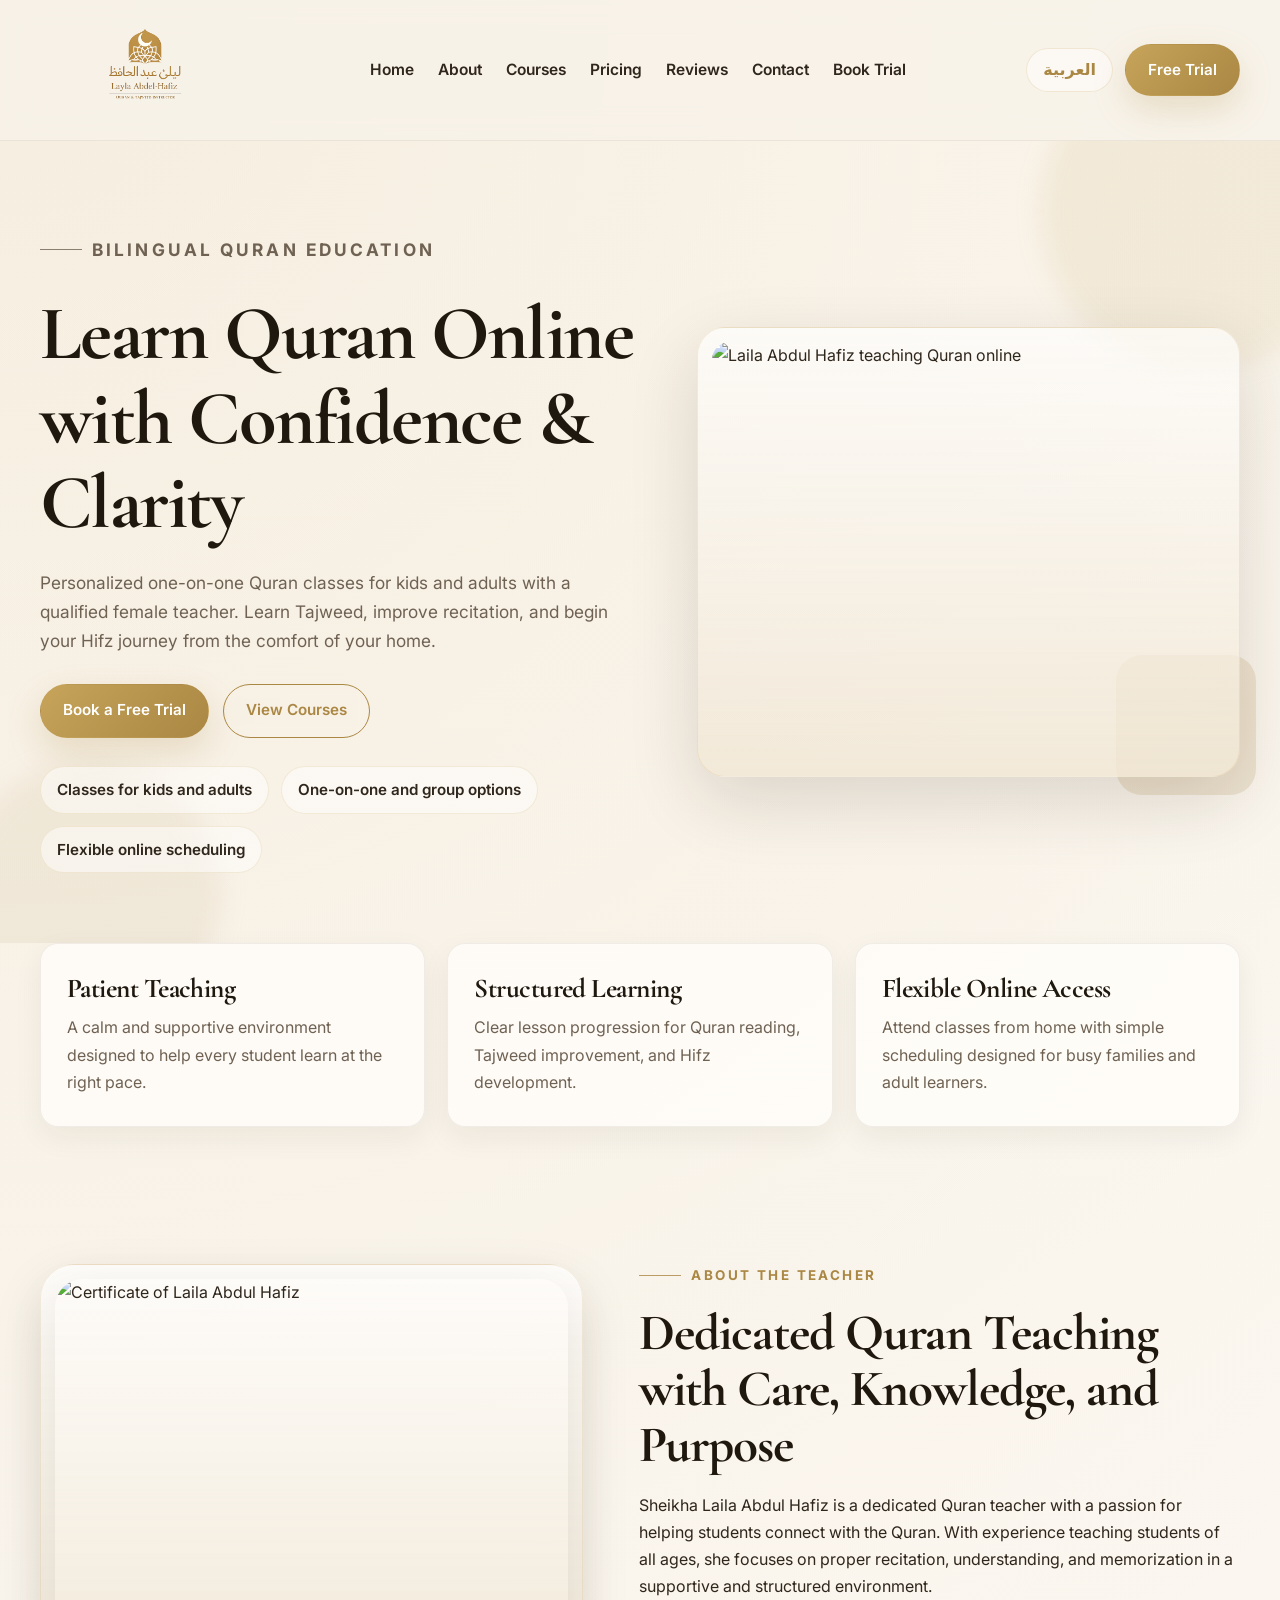
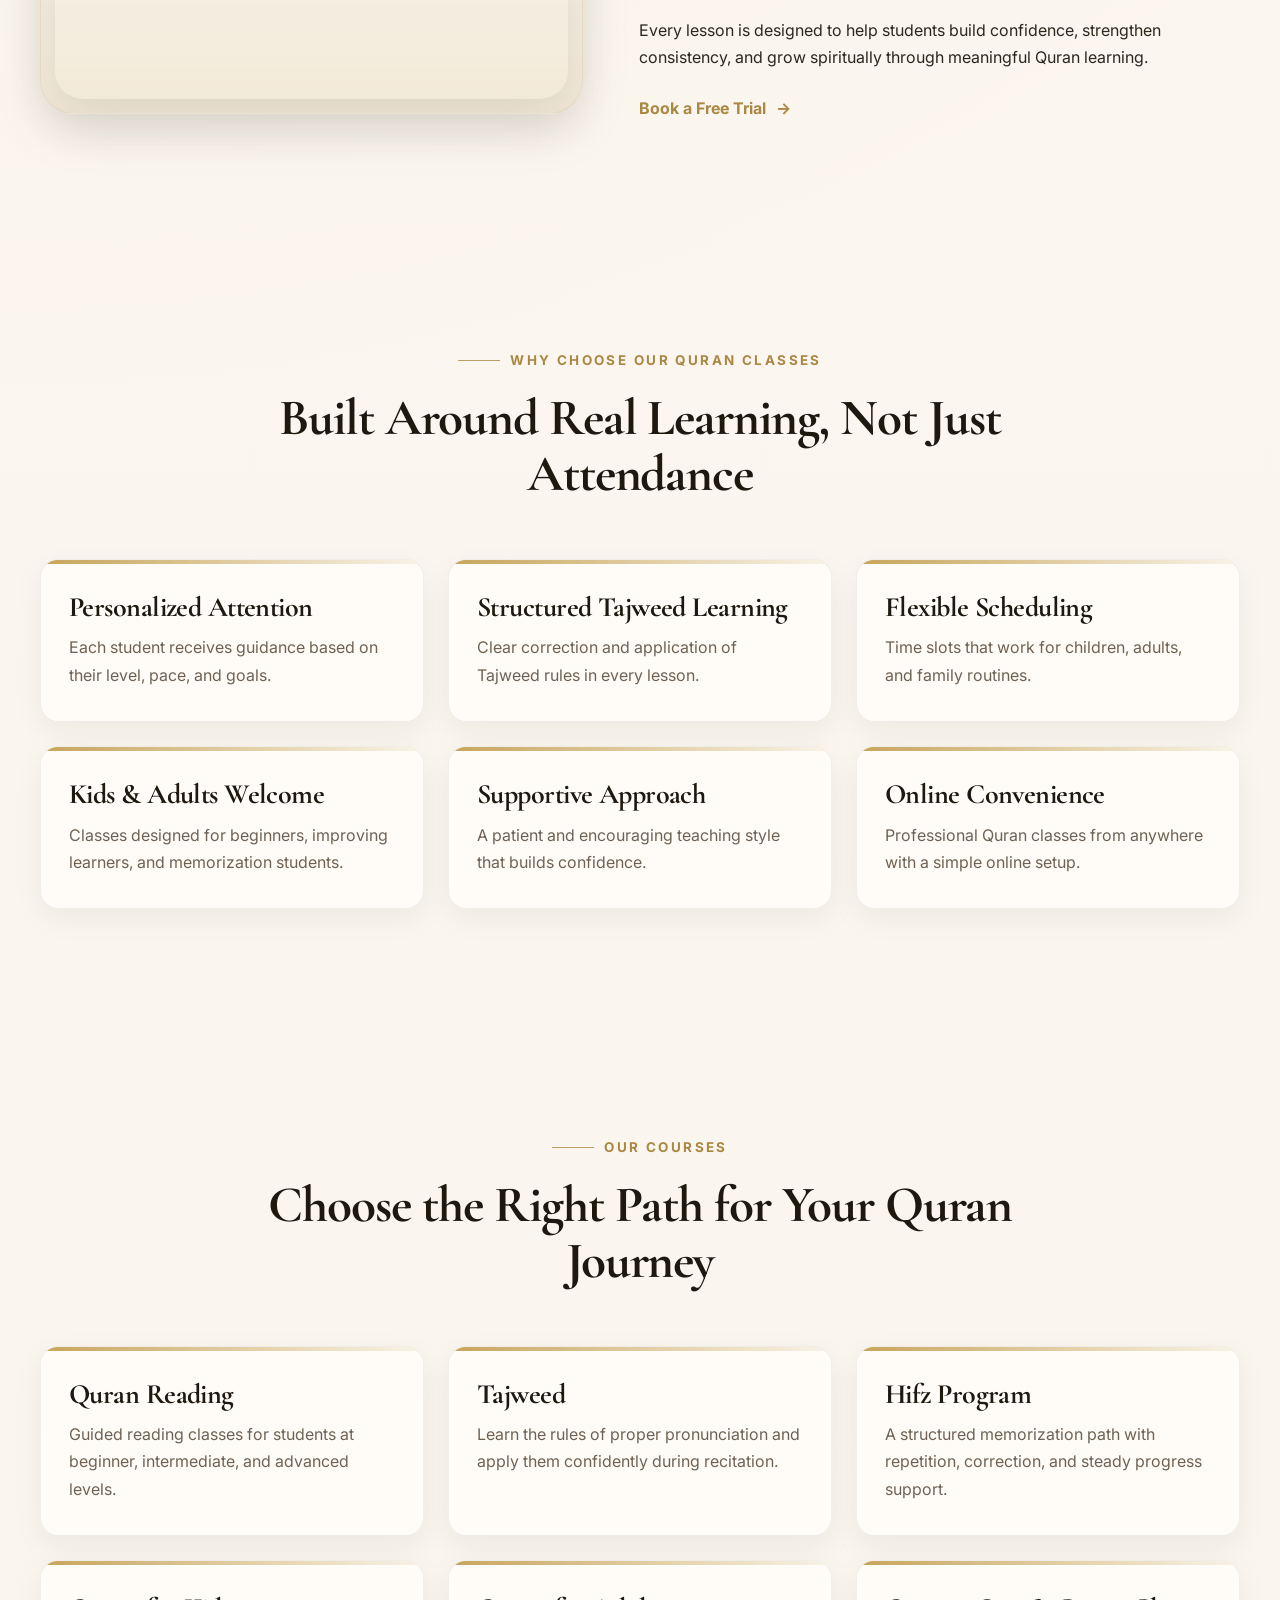
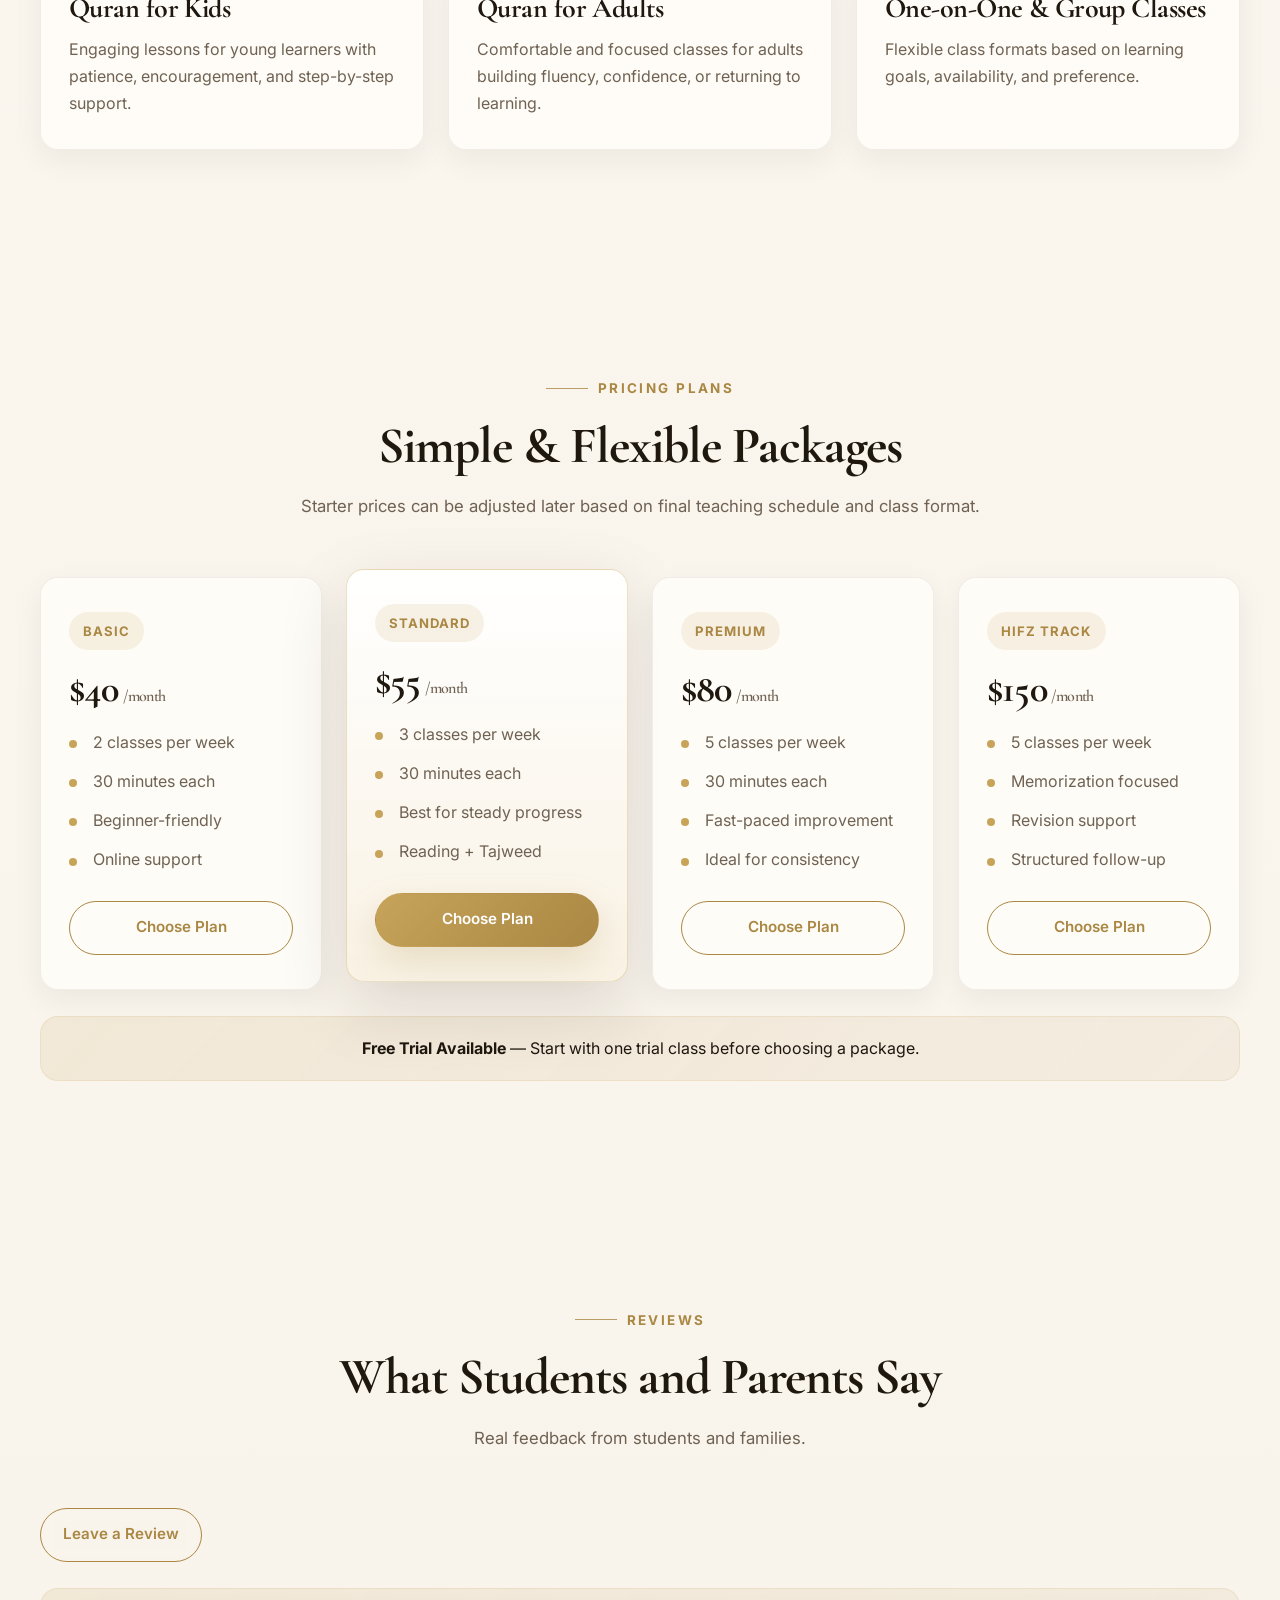
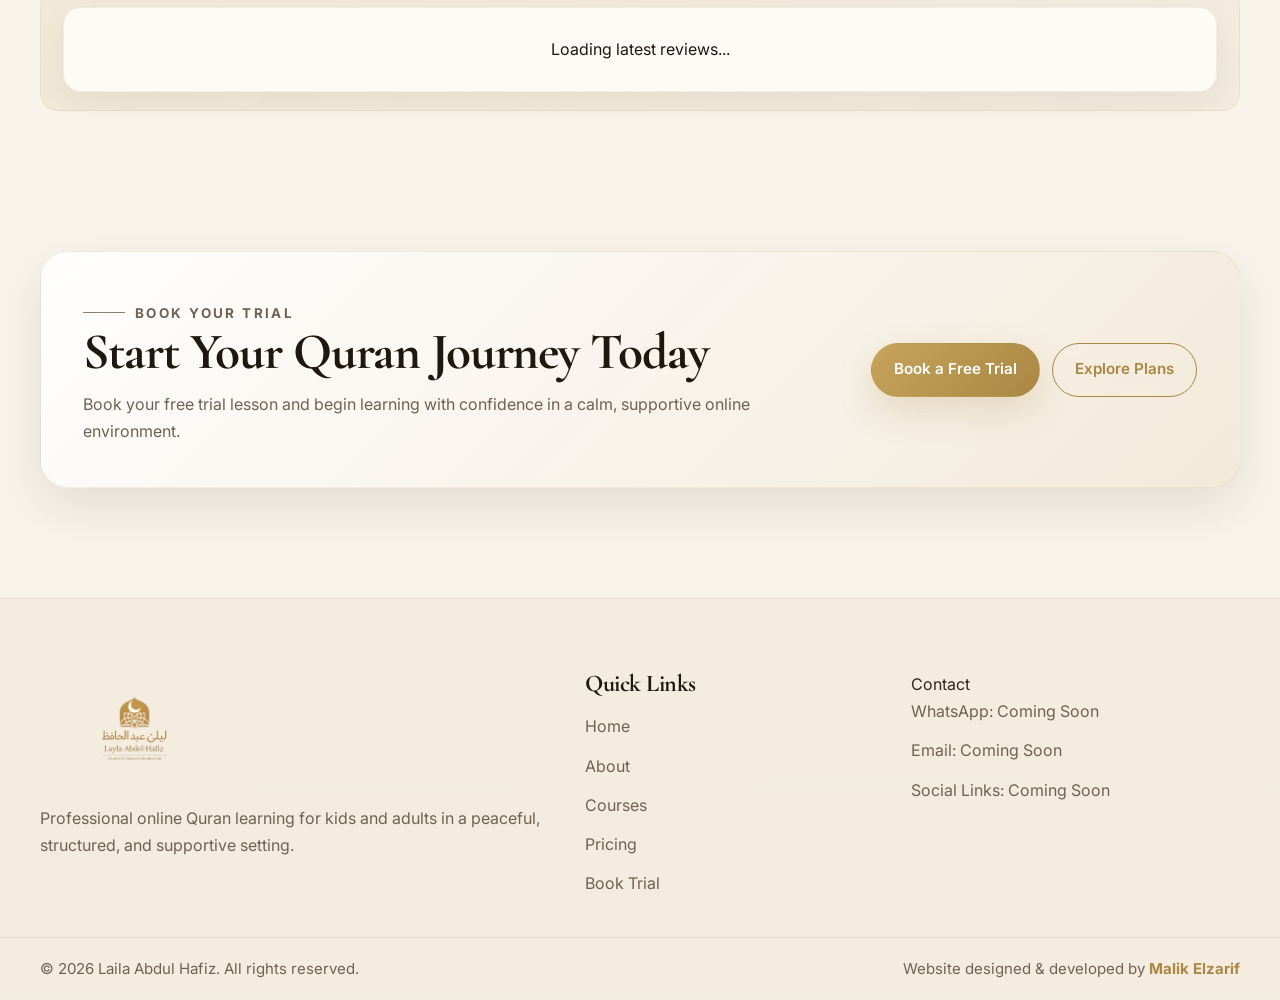
==== index.html @ ade0690b "Add files via upload" ====
<!DOCTYPE html>
<html lang="en">
<head>
  <meta charset="UTF-8" />
  <meta name="viewport" content="width=device-width, initial-scale=1.0" />
  <title>Laila Abdul Hafiz | Online Quran Teacher</title>
  <meta
    name="description"
    content="Learn Quran online with Laila Abdul Hafiz. Personalized Quran reading, Tajweed, and Hifz classes for kids and adults."
  />
  <meta
    name="keywords"
    content="Online Quran teacher, Quran classes, Tajweed, Hifz, Quran for kids, Quran for adults, female Quran teacher"
  />
  <meta name="theme-color" content="#c7a45a" />

  <meta property="og:title" content="Laila Abdul Hafiz | Online Quran Teacher" />
  <meta
    property="og:description"
    content="Personalized online Quran classes for kids and adults. Quran reading, Tajweed, and Hifz with a qualified female teacher."
  />
  <meta property="og:type" content="website" />

  <link rel="preconnect" href="https://fonts.googleapis.com" />
  <link rel="preconnect" href="https://fonts.gstatic.com" crossorigin />
  <link
    href="https://fonts.googleapis.com/css2?family=Cormorant+Garamond:wght@500;600;700&family=Inter:wght@400;500;600;700&display=swap"
    rel="stylesheet"
  />

  <link rel="stylesheet" href="css/style.css" />
</head>
<body>
  <a class="skip-link" href="#main-content">Skip to content</a>

  <header class="site-header" id="top">
    <div class="container header-inner">
      <a href="index.html" class="brand" aria-label="Laila Abdul Hafiz home">
        <img
          src="assets/images/logo-main.png"
          alt="Laila Abdul Hafiz logo"
          class="site-logo"
        />
      </a>

      <nav class="main-nav" aria-label="Primary navigation">
        <a href="#home">Home</a>
        <a href="#about">About</a>
        <a href="#courses">Courses</a>
        <a href="#pricing">Pricing</a>
        <a href="#Reviews">Reviews</a>
        <a href="#contact">Contact</a>
        <a href="booking.html">Book Trial</a>
      </nav>

      <div class="header-actions">
        <a class="lang-switch" href="index-ar.html" aria-label="Switch to Arabic">
          العربية
        </a>
        <a class="btn btn-sm btn-primary" href="booking.html">Free Trial</a>
      </div>

      <button
        class="menu-toggle"
        type="button"
        aria-expanded="false"
        aria-controls="mobile-menu"
        aria-label="Open menu"
      >
        <span></span>
        <span></span>
        <span></span>
      </button>
    </div>

    <div class="mobile-menu" id="mobile-menu">
      <nav class="mobile-nav" aria-label="Mobile navigation">
        <a href="#home">Home</a>
        <a href="#about">About</a>
        <a href="#courses">Courses</a>
        <a href="#pricing">Pricing</a>
        <a href="#Reviews">Reviews</a>
        <a href="#contact">Contact</a>
        <a href="booking.html">Book Trial</a>
        <a href="index-ar.html">العربية</a>
      </nav>
    </div>
  </header>

  <main id="main-content">
    <section class="hero-section" id="home">
      <div class="container hero-grid">
        <div class="hero-content">
          <p class="eyebrow">Bilingual Quran Education</p>
          <h1>Learn Quran Online with Confidence &amp; Clarity</h1>
          <p class="hero-text">
            Personalized one-on-one Quran classes for kids and adults with a qualified
            female teacher. Learn Tajweed, improve recitation, and begin your Hifz
            journey from the comfort of your home.
          </p>

          <div class="hero-actions">
            <a class="btn btn-primary" href="booking.html">Book a Free Trial</a>
            <a class="btn btn-secondary" href="#courses">View Courses</a>
          </div>

          <ul class="hero-points" aria-label="Highlights">
            <li>Classes for kids and adults</li>
            <li>One-on-one and group options</li>
            <li>Flexible online scheduling</li>
          </ul>
        </div>

        <div class="hero-media">
          <div class="hero-image-card">
            <img
              src="assets/images/hero-teacher.jpg"
              alt="Laila Abdul Hafiz teaching Quran online"
            />
          </div>
        </div>
      </div>
    </section>

    <section class="trust-section">
      <div class="container trust-grid">
        <article class="trust-card">
          <h2>Patient Teaching</h2>
          <p>
            A calm and supportive environment designed to help every student learn at
            the right pace.
          </p>
        </article>

        <article class="trust-card">
          <h2>Structured Learning</h2>
          <p>
            Clear lesson progression for Quran reading, Tajweed improvement, and Hifz
            development.
          </p>
        </article>

        <article class="trust-card">
          <h2>Flexible Online Access</h2>
          <p>
            Attend classes from home with simple scheduling designed for busy families
            and adult learners.
          </p>
        </article>
      </div>
    </section>

    <section class="section about-preview" id="about">
      <div class="container split-layout">
        <div class="section-media">
          <div class="image-frame">
            <img
              src="assets/images/certificate.jpg"
              alt="Certificate of Laila Abdul Hafiz"
            />
          </div>
        </div>

        <div class="section-content">
          <p class="eyebrow">About the Teacher</p>
          <h2>Dedicated Quran Teaching with Care, Knowledge, and Purpose</h2>
          <p>
            Sheikha Laila Abdul Hafiz is a dedicated Quran teacher with a passion for
            helping students connect with the Quran. With experience teaching students
            of all ages, she focuses on proper recitation, understanding, and
            memorization in a supportive and structured environment.
          </p>
          <p>
            Every lesson is designed to help students build confidence, strengthen
            consistency, and grow spiritually through meaningful Quran learning.
          </p>

          <a class="text-link" href="booking.html">Book a Free Trial</a>
        </div>
      </div>
    </section>

    <section class="section features-section">
      <div class="container">
        <div class="section-heading center">
          <p class="eyebrow">Why Choose Our Quran Classes</p>
          <h2>Built Around Real Learning, Not Just Attendance</h2>
        </div>

        <div class="feature-grid">
          <article class="feature-card">
            <h3>Personalized Attention</h3>
            <p>Each student receives guidance based on their level, pace, and goals.</p>
          </article>

          <article class="feature-card">
            <h3>Structured Tajweed Learning</h3>
            <p>Clear correction and application of Tajweed rules in every lesson.</p>
          </article>

          <article class="feature-card">
            <h3>Flexible Scheduling</h3>
            <p>Time slots that work for children, adults, and family routines.</p>
          </article>

          <article class="feature-card">
            <h3>Kids &amp; Adults Welcome</h3>
            <p>Classes designed for beginners, improving learners, and memorization students.</p>
          </article>

          <article class="feature-card">
            <h3>Supportive Approach</h3>
            <p>A patient and encouraging teaching style that builds confidence.</p>
          </article>

          <article class="feature-card">
            <h3>Online Convenience</h3>
            <p>Professional Quran classes from anywhere with a simple online setup.</p>
          </article>
        </div>
      </div>
    </section>

    <section class="section courses-section" id="courses">
      <div class="container">
        <div class="section-heading center">
          <p class="eyebrow">Our Courses</p>
          <h2>Choose the Right Path for Your Quran Journey</h2>
        </div>

        <div class="course-grid">
          <article class="course-card">
            <h3>Quran Reading</h3>
            <p>
              Guided reading classes for students at beginner, intermediate, and
              advanced levels.
            </p>
          </article>

          <article class="course-card">
            <h3>Tajweed</h3>
            <p>
              Learn the rules of proper pronunciation and apply them confidently during
              recitation.
            </p>
          </article>

          <article class="course-card">
            <h3>Hifz Program</h3>
            <p>
              A structured memorization path with repetition, correction, and steady
              progress support.
            </p>
          </article>

          <article class="course-card">
            <h3>Quran for Kids</h3>
            <p>
              Engaging lessons for young learners with patience, encouragement, and
              step-by-step support.
            </p>
          </article>

          <article class="course-card">
            <h3>Quran for Adults</h3>
            <p>
              Comfortable and focused classes for adults building fluency, confidence,
              or returning to learning.
            </p>
          </article>

          <article class="course-card">
            <h3>One-on-One &amp; Group Classes</h3>
            <p>
              Flexible class formats based on learning goals, availability, and
              preference.
            </p>
          </article>
        </div>
      </div>
    </section>

    <section class="section pricing-section" id="pricing">
      <div class="container">
        <div class="section-heading center">
          <p class="eyebrow">Pricing Plans</p>
          <h2>Simple &amp; Flexible Packages</h2>
          <p class="section-intro">
            Starter prices can be adjusted later based on final teaching schedule and class format.
          </p>
        </div>

        <div class="pricing-grid">
          <article class="pricing-card">
            <span class="plan-label">Basic</span>
            <h3>$40<span>/month</span></h3>
            <ul>
              <li>2 classes per week</li>
              <li>30 minutes each</li>
              <li>Beginner-friendly</li>
              <li>Online support</li>
            </ul>
            <a class="btn btn-secondary" href="booking.html">Choose Plan</a>
          </article>

          <article class="pricing-card featured">
            <span class="plan-label">Standard</span>
            <h3>$55<span>/month</span></h3>
            <ul>
              <li>3 classes per week</li>
              <li>30 minutes each</li>
              <li>Best for steady progress</li>
              <li>Reading + Tajweed</li>
            </ul>
            <a class="btn btn-primary" href="booking.html">Choose Plan</a>
          </article>

          <article class="pricing-card">
            <span class="plan-label">Premium</span>
            <h3>$80<span>/month</span></h3>
            <ul>
              <li>5 classes per week</li>
              <li>30 minutes each</li>
              <li>Fast-paced improvement</li>
              <li>Ideal for consistency</li>
            </ul>
            <a class="btn btn-secondary" href="booking.html">Choose Plan</a>
          </article>

          <article class="pricing-card">
            <span class="plan-label">Hifz Track</span>
            <h3>$150<span>/month</span></h3>
            <ul>
              <li>5 classes per week</li>
              <li>Memorization focused</li>
              <li>Revision support</li>
              <li>Structured follow-up</li>
            </ul>
            <a class="btn btn-secondary" href="booking.html">Choose Plan</a>
          </article>
        </div>

        <div class="trial-banner">
          <p><strong>Free Trial Available</strong> — Start with one trial class before choosing a package.</p>
        </div>
      </div>
    </section>


       <section class="section Reviews-section" id="Reviews">
  <div class="container">
    <div class="section-heading center">
      <p class="eyebrow">Reviews</p>
      <h2>What Students and Parents Say</h2>
      <p class="section-intro">
        Real feedback from students and families.
      </p>
    </div>

<a class="btn btn-secondary" href="https://forms.gle/4wKBaGXrAWWcp9ro9" target="_blank" rel="noopener noreferrer">
  Leave a Review
</a>
<div class="trial-banner">

<div class=

    <div class="reviews-grid" id="reviews-list-en">
      <article class="review-card loading-review">
        <p class="review-text">Loading latest reviews...</p>
      </article>
    </div>
  </div>
</section>

    <section class="section cta-section">
      <div class="container cta-box">
        <div>
          <p class="eyebrow">Book Your Trial</p>
          <h2>Start Your Quran Journey Today</h2>
          <p>
            Book your free trial lesson and begin learning with confidence in a calm,
            supportive online environment.
          </p>
        </div>

        <div class="cta-actions">
          <a class="btn btn-primary" href="booking.html">Book a Free Trial</a>
          <a class="btn btn-secondary" href="#pricing">Explore Plans</a>
        </div>
      </div>
    </section>
  </main>

  <footer class="site-footer" id="contact">
    <div class="container footer-grid">
      <div class="footer-brand">
        <a href="index.html" class="brand footer-brand-link">
          <img
            src="assets/images/logo-main.png"
            alt="Laila Abdul Hafiz logo"
            class="site-logo footer-logo"
          />
        </a>
        <p>
          Professional online Quran learning for kids and adults in a peaceful,
          structured, and supportive setting.
        </p>
      </div>

      <div class="footer-links">
        <h3>Quick Links</h3>
        <ul>
          <li><a href="#home">Home</a></li>
          <li><a href="#about">About</a></li>
          <li><a href="#courses">Courses</a></li>
          <li><a href="#pricing">Pricing</a></li>
          <li><a href="booking.html">Book Trial</a></li>
        </ul>
      </div>

      <div class="footer-contact"
        <h3>Contact</h3>
        <ul>
          <li>WhatsApp: Coming Soon</li>
          <li>Email: Coming Soon</li>
          <li>Social Links: Coming Soon</li>
        </ul>
      </div>
    </div>

    <div class="footer-bottom">
      <div class="container footer-bottom-inner">
        <p>&copy; 2026 Laila Abdul Hafiz. All rights reserved.</p>
        <p>
          Website designed &amp; developed by
          <a href="https://malikelzarif.com" target="_blank" rel="noopener noreferrer">
            Malik Elzarif
          </a>
        </p>
      </div>
    </div>
  </footer>

  <script src="js/script.js"></script>
</body>
</html>
---- css/style.css ----
/* =========================
   LAILA ABDUL HAFIZ WEBSITE
   Global Design System
   ========================= */

:root {
  --bg: #f8f3ea;
  --bg-soft: #fdfaf4;
  --surface: #fffdf9;
  --surface-strong: #f4ece0;
  --text: #2f261c;
  --text-soft: #6f6253;
  --heading: #1f180f;
  --line: rgba(80, 58, 30, 0.12);
  --gold: #c7a45a;
  --gold-deep: #aa8743;
  --gold-soft: rgba(199, 164, 90, 0.14);
  --beige: #e8dcc7;
  --beige-deep: #d7c4a4;
  --white: #ffffff;
  --shadow-sm: 0 10px 30px rgba(40, 28, 12, 0.06);
  --shadow-md: 0 18px 50px rgba(40, 28, 12, 0.1);
  --shadow-lg: 0 24px 70px rgba(40, 28, 12, 0.14);
  --radius-sm: 12px;
  --radius-md: 18px;
  --radius-lg: 28px;
  --radius-pill: 999px;
  --container: 1200px;
  --header-height: 92px;
  --transition: 0.28s ease;
}

/* =========================
   RESET
   ========================= */

*,
*::before,
*::after {
  box-sizing: border-box;
}

html {
  scroll-behavior: smooth;
}

body {
  margin: 0;
  min-width: 320px;
  background:
    radial-gradient(circle at top left, rgba(199, 164, 90, 0.12), transparent 34%),
    linear-gradient(180deg, #fcf8f2 0%, #f8f3ea 100%);
  color: var(--text);
  font-family: "Inter", system-ui, -apple-system, BlinkMacSystemFont, "Segoe UI", sans-serif;
  font-size: 16px;
  line-height: 1.7;
  overflow-x: hidden;
}

body.rtl {
  font-family: "Cairo", "Inter", sans-serif;
  direction: rtl;
  text-align: right;
}

body.menu-open {
  overflow: hidden;
}

img {
  display: block;
  max-width: 100%;
  height: auto;
}

a {
  color: inherit;
  text-decoration: none;
  transition:
    color var(--transition),
    background-color var(--transition),
    border-color var(--transition),
    transform var(--transition),
    box-shadow var(--transition);
}

button,
input,
textarea,
select {
  font: inherit;
}

button {
  cursor: pointer;
  border: 0;
  background: transparent;
}

ul,
ol {
  margin: 0;
  padding: 0;
  list-style: none;
}

p,
h1,
h2,
h3,
h4 {
  margin-top: 0;
}

h1,
h2,
h3,
h4 {
  color: var(--heading);
  font-family: "Cormorant Garamond", Georgia, serif;
  line-height: 1.1;
  letter-spacing: -0.02em;
}

body.rtl h1,
body.rtl h2,
body.rtl h3,
body.rtl h4 {
  font-family: "Cairo", sans-serif;
  letter-spacing: 0;
}

::selection {
  background: rgba(199, 164, 90, 0.22);
}

/* =========================
   LAYOUT
   ========================= */

.container {
  width: min(100% - 2rem, var(--container));
  margin-inline: auto;
}

.section {
  padding: 110px 0;
}

.section-heading {
  max-width: 760px;
  margin-bottom: 56px;
}

.section-heading.center {
  margin-inline: auto;
  text-align: center;
}

.section-heading h2,
.section h2 {
  font-size: clamp(2.2rem, 4vw, 3.6rem);
  margin-bottom: 18px;
}

.section-intro {
  color: var(--text-soft);
  font-size: 1.05rem;
}

.eyebrow {
  display: inline-flex;
  align-items: center;
  gap: 10px;
  margin-bottom: 18px;
  color: var(--gold-deep);
  font-size: 0.84rem;
  font-weight: 700;
  letter-spacing: 0.18em;
  text-transform: uppercase;
}

body.rtl .eyebrow {
  letter-spacing: 0.05em;
}

.eyebrow::before {
  content: "";
  width: 42px;
  height: 1px;
  background: currentColor;
  opacity: 0.8;
}

body.rtl .eyebrow::before {
  order: 2;
}

.skip-link {
  position: absolute;
  top: -100px;
  left: 20px;
  z-index: 1000;
  padding: 12px 18px;
  border-radius: var(--radius-pill);
  background: var(--heading);
  color: var(--white);
}

.skip-link:focus {
  top: 20px;
}

/* =========================
   BUTTONS
   ========================= */

.btn {
  display: inline-flex;
  align-items: center;
  justify-content: center;
  min-height: 54px;
  padding: 0 24px;
  border: 1px solid transparent;
  border-radius: var(--radius-pill);
  font-weight: 600;
  text-align: center;
  box-shadow: none;
}

.btn:hover {
  transform: translateY(-2px);
}

.btn-primary {
  background: linear-gradient(135deg, var(--gold) 0%, var(--gold-deep) 100%);
  color: #fff;
  box-shadow: 0 14px 34px rgba(170, 135, 67, 0.22);
}

.btn-primary:hover {
  box-shadow: 0 18px 42px rgba(170, 135, 67, 0.3);
}

.btn-secondary {
  background: rgba(255, 255, 255, 0.65);
  color: var(--heading);
  border-color: rgba(199, 164, 90, 0.25);
  backdrop-filter: blur(6px);
}

.btn-secondary:hover {
  background: var(--white);
  border-color: rgba(199, 164, 90, 0.5);
}

.btn-sm {
  min-height: 44px;
  padding: 0 18px;
  font-size: 0.95rem;
}

.text-link {
  display: inline-flex;
  align-items: center;
  gap: 10px;
  color: var(--gold-deep);
  font-weight: 700;
}

.text-link::after {
  content: "→";
  font-size: 1rem;
}

body.rtl .text-link::after {
  content: "←";
}

/* =========================
   HEADER / LOGO
   ========================= */

.site-header {
  position: sticky;
  top: 0;
  z-index: 100;
  backdrop-filter: blur(14px);
  background: rgba(248, 243, 234, 0.78);
  border-bottom: 1px solid rgba(80, 58, 30, 0.08);
}

.header-inner {
  display: flex;
  align-items: center;
  justify-content: space-between;
  gap: 22px;
  min-height: var(--header-height);
}

.brand {
  display: inline-flex;
  align-items: center;
  flex-shrink: 0;
}

.site-logo {
  display: block;
  width: auto;
  height: 140px;
  object-fit: contain;
}

.footer-logo {
  height: 126px;
}

.main-nav {
  display: flex;
  align-items: center;
  gap: 24px;
}

.main-nav a {
  position: relative;
  color: var(--text);
  font-size: 0.97rem;
  font-weight: 600;
}

.main-nav a::after {
  content: "";
  position: absolute;
  inset-inline-start: 0;
  bottom: -8px;
  width: 0;
  height: 2px;
  border-radius: 999px;
  background: var(--gold);
  transition: width var(--transition);
}

.main-nav a:hover,
.main-nav a:focus-visible {
  color: var(--heading);
}

.main-nav a:hover::after,
.main-nav a:focus-visible::after {
  width: 100%;
}

.header-actions {
  display: flex;
  align-items: center;
  gap: 12px;
}

.lang-switch {
  display: inline-flex;
  align-items: center;
  justify-content: center;
  min-height: 44px;
  padding: 0 16px;
  border: 1px solid rgba(199, 164, 90, 0.22);
  border-radius: var(--radius-pill);
  color: var(--gold-deep);
  font-weight: 700;
  background: rgba(255, 255, 255, 0.48);
}

.lang-switch:hover {
  background: var(--white);
}

.menu-toggle {
  display: none;
  flex-direction: column;
  justify-content: center;
  gap: 5px;
  width: 48px;
  height: 48px;
  border-radius: 50%;
  border: 1px solid rgba(199, 164, 90, 0.2);
  background: rgba(255, 255, 255, 0.6);
}

.menu-toggle span {
  width: 20px;
  height: 2px;
  margin-inline: auto;
  border-radius: 999px;
  background: var(--heading);
}

.mobile-menu {
  display: none;
  border-top: 1px solid rgba(80, 58, 30, 0.08);
  background: rgba(253, 250, 244, 0.98);
}

.mobile-nav {
  display: flex;
  flex-direction: column;
  padding: 12px 1rem 20px;
}

.mobile-nav a {
  padding: 14px 6px;
  border-bottom: 1px solid rgba(80, 58, 30, 0.06);
  font-weight: 600;
  color: var(--text);
}

.mobile-menu.is-open {
  display: block;
}

/* =========================
   HERO
   ========================= */

.hero-section {
  position: relative;
  padding: 90px 0 70px;
  overflow: hidden;
}

.hero-section::before,
.hero-section::after {
  content: "";
  position: absolute;
  border-radius: 50%;
  filter: blur(12px);
  z-index: -1;
}

.hero-section::before {
  width: 320px;
  height: 320px;
  top: -90px;
  inset-inline-end: -80px;
  background: rgba(199, 164, 90, 0.12);
}

.hero-section::after {
  width: 260px;
  height: 260px;
  bottom: -80px;
  inset-inline-start: -40px;
  background: rgba(215, 196, 164, 0.22);
}

.hero-grid {
  display: grid;
  grid-template-columns: minmax(0, 1.05fr) minmax(320px, 0.95fr);
  gap: 56px;
  align-items: center;
}

.hero-content h1 {
  font-size: clamp(3rem, 6vw, 5.3rem);
  margin-bottom: 22px;
}

.hero-text,
.hero-content p {
  max-width: 650px;
  margin-bottom: 28px;
  color: var(--text-soft);
  font-size: 1.08rem;
}

.hero-actions {
  display: flex;
  flex-wrap: wrap;
  gap: 14px;
  margin-bottom: 28px;
}

.hero-points {
  display: flex;
  flex-wrap: wrap;
  gap: 12px;
}

.hero-points li {
  padding: 10px 16px;
  border: 1px solid rgba(199, 164, 90, 0.18);
  border-radius: var(--radius-pill);
  background: rgba(255, 255, 255, 0.5);
  color: var(--text);
  font-size: 0.95rem;
  font-weight: 600;
}

.hero-media {
  position: relative;
}

.hero-image-card,
.hero-media > img {
  position: relative;
  overflow: hidden;
  border-radius: var(--radius-lg);
  background: linear-gradient(180deg, rgba(255, 255, 255, 0.65), rgba(240, 230, 212, 0.8));
  box-shadow: var(--shadow-lg);
  border: 1px solid rgba(199, 164, 90, 0.18);
}

.hero-image-card {
  padding: 14px;
}

.hero-image-card img,
.hero-media > img {
  width: 100%;
  min-height: 420px;
  object-fit: cover;
  border-radius: calc(var(--radius-lg) - 10px);
}

.hero-media::after {
  content: "";
  position: absolute;
  inset-inline-end: -16px;
  bottom: -18px;
  width: 140px;
  height: 140px;
  border-radius: 26px;
  background: linear-gradient(135deg, rgba(199, 164, 90, 0.22), rgba(215, 196, 164, 0.4));
  z-index: -1;
}

/* =========================
   TRUST / CARDS
   ========================= */

.trust-section {
  padding: 0 0 20px;
}

.trust-grid {
  display: grid;
  grid-template-columns: repeat(3, minmax(0, 1fr));
  gap: 22px;
}

.trust-card,
.feature-card,
.course-card,
.testimonial-card,
.pricing-card,
.content-card {
  position: relative;
  background: rgba(255, 253, 249, 0.84);
  border: 1px solid rgba(80, 58, 30, 0.08);
  border-radius: var(--radius-md);
  box-shadow: var(--shadow-sm);
}

.trust-card {
  padding: 30px 26px;
}

.trust-card h2 {
  font-size: 1.7rem;
  margin-bottom: 10px;
}

.trust-card p {
  margin-bottom: 0;
  color: var(--text-soft);
}

/* =========================
   SPLIT SECTION
   ========================= */

.split-layout {
  display: grid;
  grid-template-columns: minmax(300px, 0.95fr) minmax(0, 1.05fr);
  gap: 56px;
  align-items: center;
}

body.rtl .split-layout {
  grid-template-columns: minmax(0, 1.05fr) minmax(300px, 0.95fr);
}

.section-media img,
.image-frame img,
.split-layout img {
  width: 100%;
  min-height: 420px;
  object-fit: cover;
  border-radius: var(--radius-lg);
  box-shadow: var(--shadow-md);
}

.image-frame {
  position: relative;
  padding: 14px;
  border-radius: calc(var(--radius-lg) + 6px);
  background: linear-gradient(180deg, rgba(255, 255, 255, 0.72), rgba(240, 230, 212, 0.86));
  border: 1px solid rgba(199, 164, 90, 0.16);
  box-shadow: var(--shadow-md);
}

.section-content p:last-of-type {
  margin-bottom: 24px;
}

/* =========================
   FEATURES / COURSES
   ========================= */

.feature-grid,
.course-grid,
.testimonial-grid,
.pricing-grid {
  display: grid;
  gap: 24px;
}

.feature-grid {
  grid-template-columns: repeat(3, minmax(0, 1fr));
}

.course-grid {
  grid-template-columns: repeat(3, minmax(0, 1fr));
}

.testimonial-grid {
  grid-template-columns: repeat(3, minmax(0, 1fr));
}

.pricing-grid {
  grid-template-columns: repeat(4, minmax(0, 1fr));
  align-items: stretch;
}

.feature-card,
.course-card,
.testimonial-card,
.content-card {
  padding: 32px 28px;
}

.feature-card h3,
.course-card h3,
.pricing-card h3,
.content-card h3 {
  font-size: 1.75rem;
  margin-bottom: 12px;
}

.feature-card p,
.course-card p,
.testimonial-card p,
.content-card p {
  margin-bottom: 0;
  color: var(--text-soft);
}

.course-card,
.feature-card {
  overflow: hidden;
}

.course-card::before,
.feature-card::before {
  content: "";
  position: absolute;
  top: 0;
  inset-inline-start: 0;
  width: 100%;
  height: 4px;
  background: linear-gradient(90deg, var(--gold), rgba(199, 164, 90, 0.1));
}

body.rtl .course-card::before,
body.rtl .feature-card::before {
  background: linear-gradient(270deg, var(--gold), rgba(199, 164, 90, 0.1));
}

/* =========================
   PRICING
   ========================= */

.pricing-card {
  display: flex;
  flex-direction: column;
  padding: 34px 28px;
}

.pricing-card h3 {
  display: flex;
  align-items: baseline;
  gap: 4px;
  margin-bottom: 18px;
  font-size: 2.4rem;
}

.pricing-card h3 span {
  color: var(--text-soft);
  font-size: 1rem;
  font-weight: 600;
}

.plan-label {
  display: inline-flex;
  align-items: center;
  align-self: flex-start;
  margin-bottom: 18px;
  padding: 8px 14px;
  border-radius: var(--radius-pill);
  background: var(--gold-soft);
  color: var(--gold-deep);
  font-size: 0.82rem;
  font-weight: 700;
  letter-spacing: 0.08em;
  text-transform: uppercase;
}

body.rtl .plan-label {
  letter-spacing: 0.03em;
}

.pricing-card ul {
  display: grid;
  gap: 12px;
  margin-bottom: 28px;
}

.pricing-card li {
  position: relative;
  padding-inline-start: 24px;
  color: var(--text-soft);
}

body.rtl .pricing-card li {
  padding-inline-start: 0;
  padding-inline-end: 24px;
}

.pricing-card li::before {
  content: "";
  position: absolute;
  top: 0.72em;
  inset-inline-start: 0;
  width: 8px;
  height: 8px;
  border-radius: 50%;
  background: var(--gold);
}

body.rtl .pricing-card li::before {
  inset-inline-start: auto;
  inset-inline-end: 0;
}

.pricing-card .btn {
  margin-top: auto;
}

.pricing-card.featured {
  transform: translateY(-8px);
  border-color: rgba(199, 164, 90, 0.34);
  box-shadow: var(--shadow-lg);
  background: linear-gradient(180deg, rgba(255, 255, 255, 0.95), rgba(249, 242, 228, 0.98));
}

.trial-banner {
  margin-top: 26px;
  padding: 18px 22px;
  text-align: center;
  border-radius: var(--radius-md);
  background: linear-gradient(135deg, rgba(199, 164, 90, 0.14), rgba(215, 196, 164, 0.18));
  border: 1px solid rgba(199, 164, 90, 0.16);
}

.trial-banner p {
  margin: 0;
  color: var(--heading);
}

/* =========================
   TESTIMONIALS
   ========================= */

.testimonial-card {
  height: 100%;
}

.testimonial-card p {
  margin-bottom: 18px;
  font-size: 1.02rem;
}

.testimonial-card span {
  color: var(--gold-deep);
  font-weight: 700;
  font-size: 0.92rem;
}

/* =========================
   CTA
   ========================= */

.cta-section {
  padding-top: 30px;
  padding-bottom: 110px;
}

.cta-box {
  display: flex;
  align-items: center;
  justify-content: space-between;
  gap: 30px;
  padding: 42px;
  border-radius: var(--radius-lg);
  background: linear-gradient(135deg, rgba(255, 255, 255, 0.92), rgba(241, 232, 216, 0.9));
  border: 1px solid rgba(199, 164, 90, 0.18);
  box-shadow: var(--shadow-md);
}

.cta-box h2 {
  margin-bottom: 10px;
}

.cta-box p {
  margin-bottom: 0;
  color: var(--text-soft);
  max-width: 700px;
}

.cta-actions {
  display: flex;
  flex-wrap: wrap;
  gap: 12px;
  flex-shrink: 0;
}

/* =========================
   FOOTER
   ========================= */

.site-footer {
  background: linear-gradient(180deg, rgba(235, 223, 201, 0.36), rgba(222, 208, 182, 0.22));
  border-top: 1px solid rgba(80, 58, 30, 0.08);
}

.footer-grid {
  display: grid;
  grid-template-columns: 1.4fr 0.8fr 0.9fr;
  gap: 34px;
  padding: 72px 0 40px;
}

.footer-brand p,
.footer-contact li,
.footer-links a {
  color: var(--text-soft);
}

.footer-links h3,
.footer-contact h3 {
  margin-bottom: 16px;
  font-size: 1.5rem;
}

.footer-links ul,
.footer-contact ul {
  display: grid;
  gap: 12px;
}

.footer-links a:hover,
.footer-contact a:hover {
  color: var(--gold-deep);
}

.footer-bottom {
  border-top: 1px solid rgba(80, 58, 30, 0.08);
}

.footer-bottom-inner {
  display: flex;
  align-items: center;
  justify-content: space-between;
  gap: 18px;
  padding: 18px 0;
}

.footer-bottom p {
  margin: 0;
  color: var(--text-soft);
  font-size: 0.94rem;
}

.footer-bottom a {
  color: var(--gold-deep);
  font-weight: 700;
}

/* =========================
   INTERNAL PAGES / FORMS
   ========================= */

.page-hero {
  padding: 90px 0 46px;
}

.page-hero h1 {
  font-size: clamp(2.7rem, 5vw, 4.6rem);
  margin-bottom: 16px;
}

.page-hero p {
  max-width: 760px;
  color: var(--text-soft);
}

.form-grid {
  display: grid;
  grid-template-columns: repeat(2, minmax(0, 1fr));
  gap: 18px;
}

.form-group {
  display: grid;
  gap: 8px;
}

.form-group.full {
  grid-column: 1 / -1;
}

label {
  color: var(--heading);
  font-weight: 600;
}

input,
select,
textarea {
  width: 100%;
  min-height: 54px;
  padding: 14px 16px;
  border: 1px solid rgba(80, 58, 30, 0.12);
  border-radius: 14px;
  background: rgba(255, 255, 255, 0.9);
  color: var(--text);
  outline: none;
}

textarea {
  min-height: 150px;
  resize: vertical;
}

input:focus,
select:focus,
textarea:focus {
  border-color: rgba(199, 164, 90, 0.55);
  box-shadow: 0 0 0 4px rgba(199, 164, 90, 0.12);
}

/* =========================
   RTL
   ========================= */

body.rtl .section-heading.center,
body.rtl .trial-banner,
body.rtl .cta-box {
  text-align: inherit;
}

body.rtl .footer-links ul,
body.rtl .footer-contact ul {
  text-align: right;
}

/* =========================
   RESPONSIVE
   ========================= */

@media (max-width: 1140px) {
  .main-nav {
    gap: 18px;
  }

  .hero-grid,
  .split-layout,
  .feature-grid,
  .course-grid,
  .testimonial-grid,
  .pricing-grid,
  .footer-grid {
    gap: 20px;
  }

  .pricing-grid {
    grid-template-columns: repeat(2, minmax(0, 1fr));
  }

  .feature-grid,
  .course-grid,
  .testimonial-grid {
    grid-template-columns: repeat(2, minmax(0, 1fr));
  }

  .footer-grid {
    grid-template-columns: 1fr 1fr;
  }

  .footer-brand {
    grid-column: 1 / -1;
  }
}

@media (max-width: 980px) {
  :root {
    --header-height: 82px;
  }

  .main-nav,
  .header-actions .btn {
    display: none;
  }

  .menu-toggle {
    display: inline-flex;
  }

  .header-actions {
    margin-inline-start: auto;
  }

  .site-logo {
    height: 60px;
  }

  .footer-logo {
    height: 72px;
  }

  .hero-grid,
  .split-layout,
  .cta-box {
    grid-template-columns: 1fr;
  }

  body.rtl .split-layout {
    grid-template-columns: 1fr;
  }

  .hero-section {
    padding-top: 64px;
  }

  .hero-content {
    order: 1;
  }

  .hero-media {
    order: 2;
  }

  .hero-image-card img,
  .hero-media > img,
  .section-media img,
  .image-frame img,
  .split-layout img {
    min-height: 320px;
  }

  .cta-box {
    align-items: flex-start;
  }

  .cta-actions {
    width: 100%;
  }

  .footer-bottom-inner {
    flex-direction: column;
    align-items: flex-start;
  }

  body.rtl .footer-bottom-inner {
    align-items: flex-end;
  }
}

@media (max-width: 720px) {
  .section {
    padding: 82px 0;
  }

  .header-inner {
    gap: 14px;
  }

  .site-logo {
    height: 52px;
  }

  .footer-logo {
    height: 64px;
  }

  .hero-content h1,
  .page-hero h1 {
    font-size: clamp(2.25rem, 11vw, 3.3rem);
  }

  .hero-text,
  .hero-content p,
  .page-hero p {
    font-size: 1rem;
  }

  .hero-points {
    flex-direction: column;
    align-items: flex-start;
  }

  body.rtl .hero-points {
    align-items: flex-end;
  }

  .trust-grid,
  .feature-grid,
  .course-grid,
  .testimonial-grid,
  .pricing-grid,
  .footer-grid,
  .form-grid {
    grid-template-columns: 1fr;
  }

  .pricing-card.featured {
    transform: none;
  }

  .cta-box {
    padding: 28px 22px;
  }

  .feature-card,
  .course-card,
  .testimonial-card,
  .pricing-card,
  .trust-card,
  .content-card {
    padding: 24px 20px;
  }

  .footer-grid {
    padding-top: 56px;
  }

  .footer-bottom-inner {
    padding: 16px 0 22px;
  }
}

@media (max-width: 520px) {
  .container {
    width: min(100% - 1.2rem, var(--container));
  }

  .hero-actions,
  .cta-actions {
    flex-direction: column;
    align-items: stretch;
  }

  .btn,
  .lang-switch {
    width: 100%;
  }

  .hero-image-card {
    padding: 10px;
  }

  .section-heading {
    margin-bottom: 36px;
  }

  .eyebrow {
    font-size: 0.74rem;
  }
}.reviews-grid {
  display: grid;
  grid-template-columns: repeat(3, minmax(0, 1fr));
  gap: 24px;
}

.review-card {
  padding: 28px 24px;
  border-radius: var(--radius-md);
  background: rgba(255, 253, 249, 0.88);
  border: 1px solid rgba(80, 58, 30, 0.08);
  box-shadow: var(--shadow-sm);
}

.review-header {
  display: flex;
  align-items: center;
  justify-content: space-between;
  gap: 12px;
  margin-bottom: 14px;
}

.review-name {
  font-weight: 700;
  color: var(--heading);
}

.review-stars {
  color: var(--gold-deep);
  letter-spacing: 2px;
  font-size: 0.95rem;
}

.review-text {
  margin: 0 0 14px;
  color: var(--text-soft);
}

.review-date {
  font-size: 0.9rem;
  color: var(--text-soft);
  opacity: 0.8;
}

.loading-review {
  text-align: center;
}

@media (max-width: 980px) {
  .reviews-grid {
    grid-template-columns: repeat(2, minmax(0, 1fr));
  }
}

@media (max-width: 720px) {
  .reviews-grid {
    grid-template-columns: 1fr;
  }
}.btn {
  display: inline-block;
  padding: 12px 22px;
  border-radius: 999px;
  font-weight: 600;
  font-size: 0.95rem;
  text-decoration: none;
  text-align: center;
  cursor: pointer;
  transition: all 0.3s ease;
}

.btn-secondary {
  background: transparent;
  color: var(--gold-deep);
  border: 1.5px solid var(--gold-deep);
}

.btn-secondary:hover {
  background: var(--gold-deep);
  color: #fff;
  transform: translateY(-2px);
}
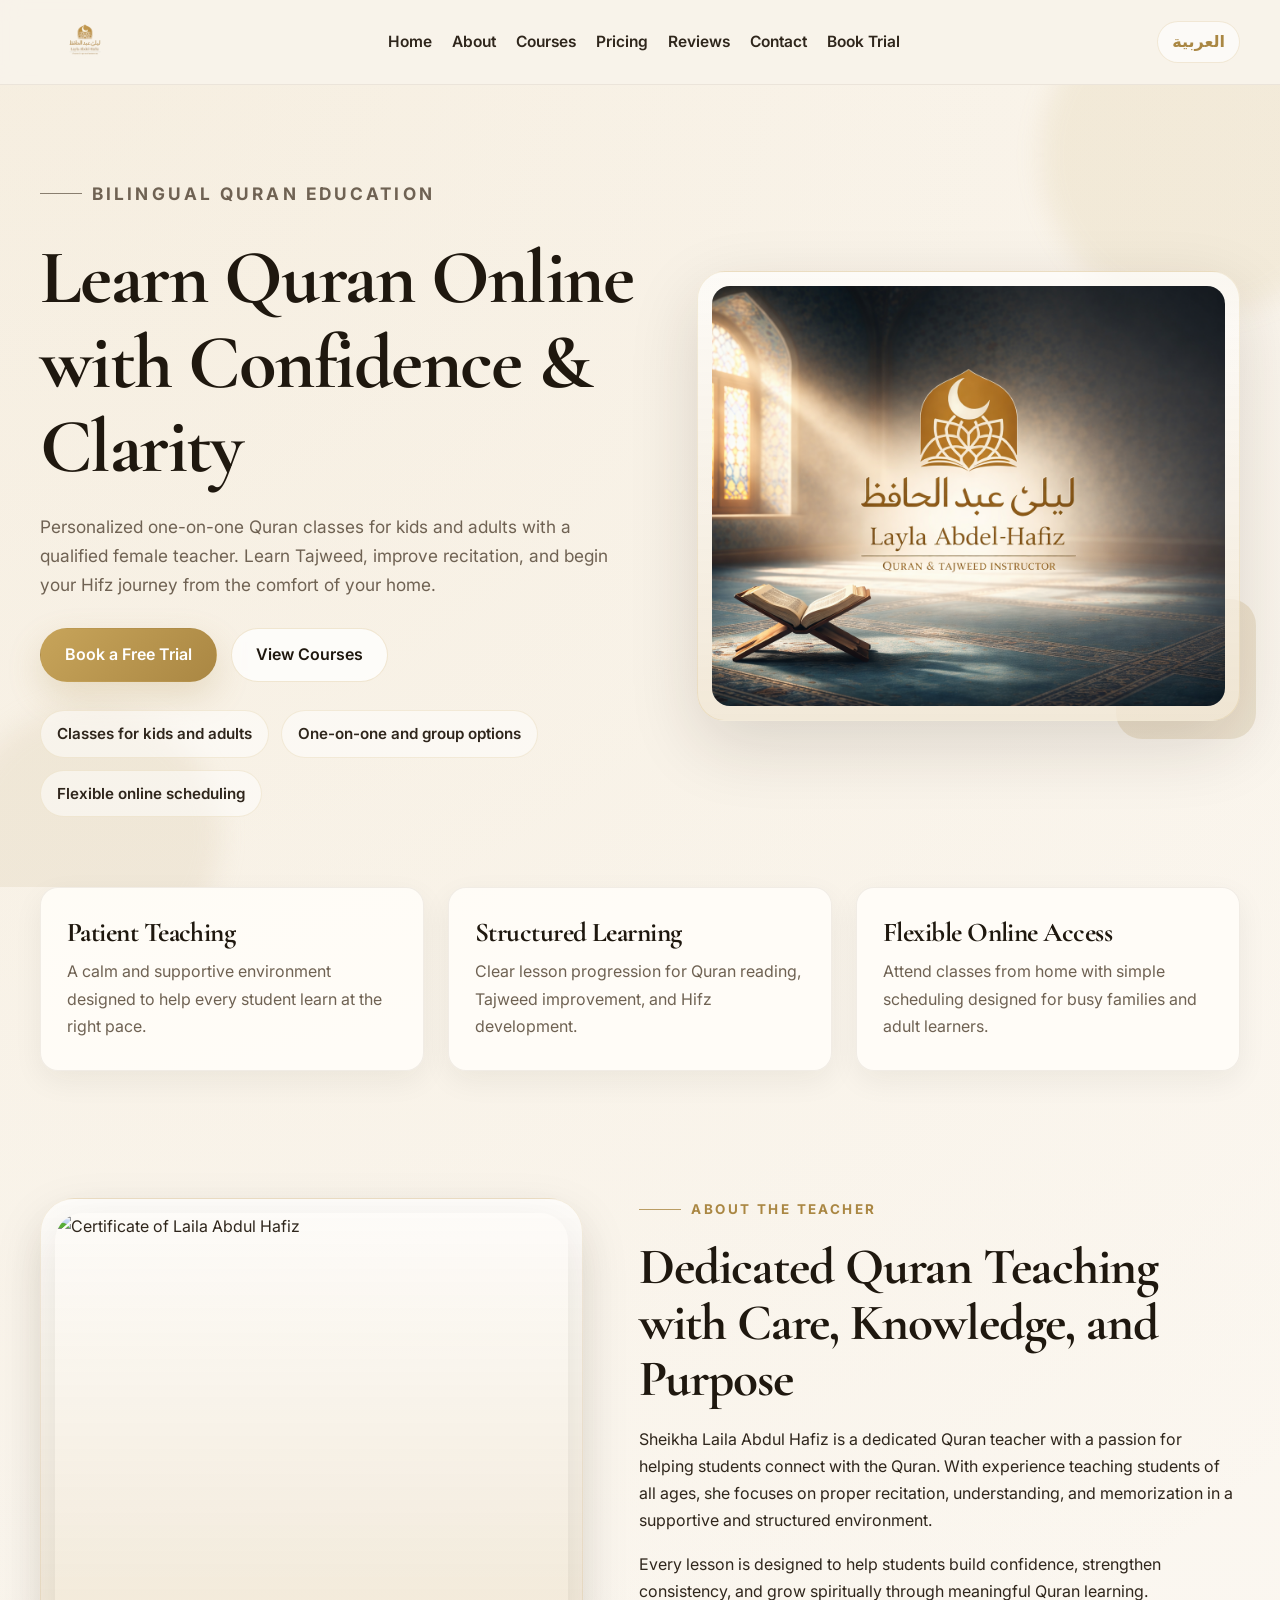
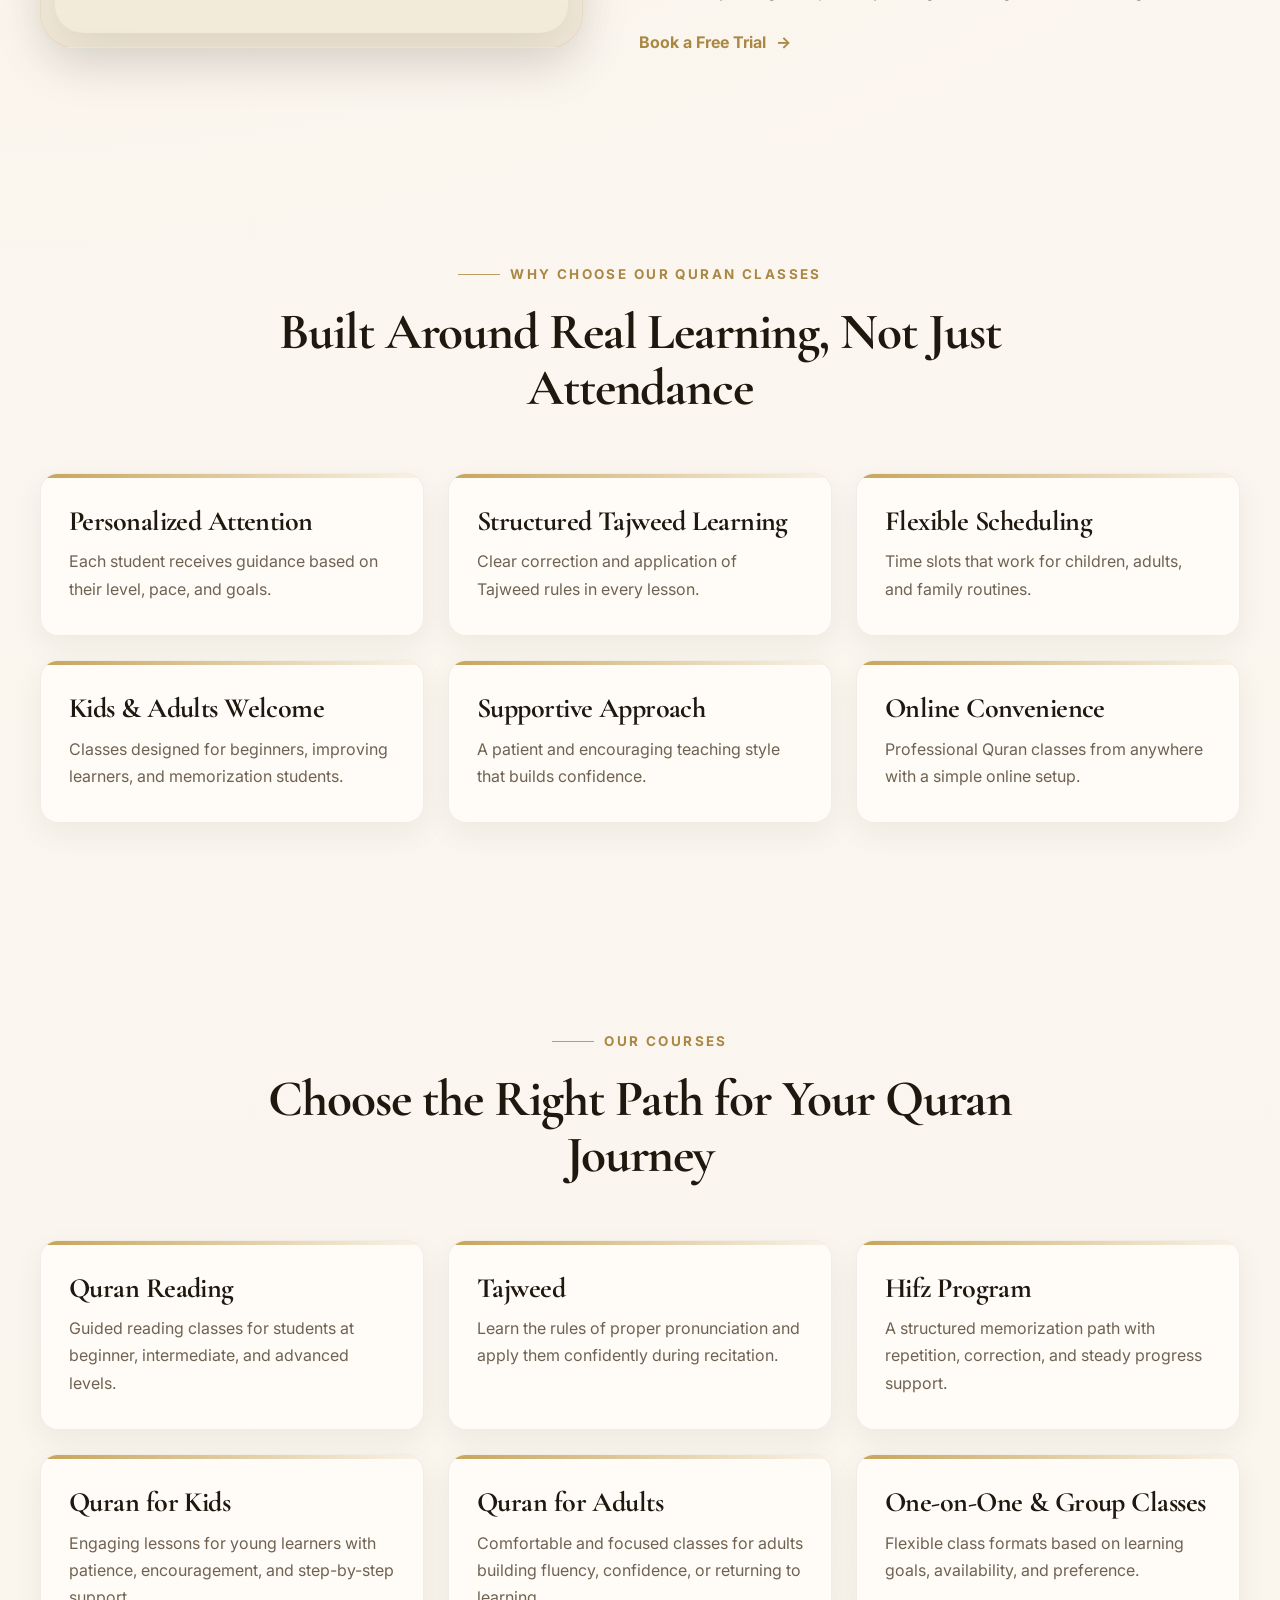
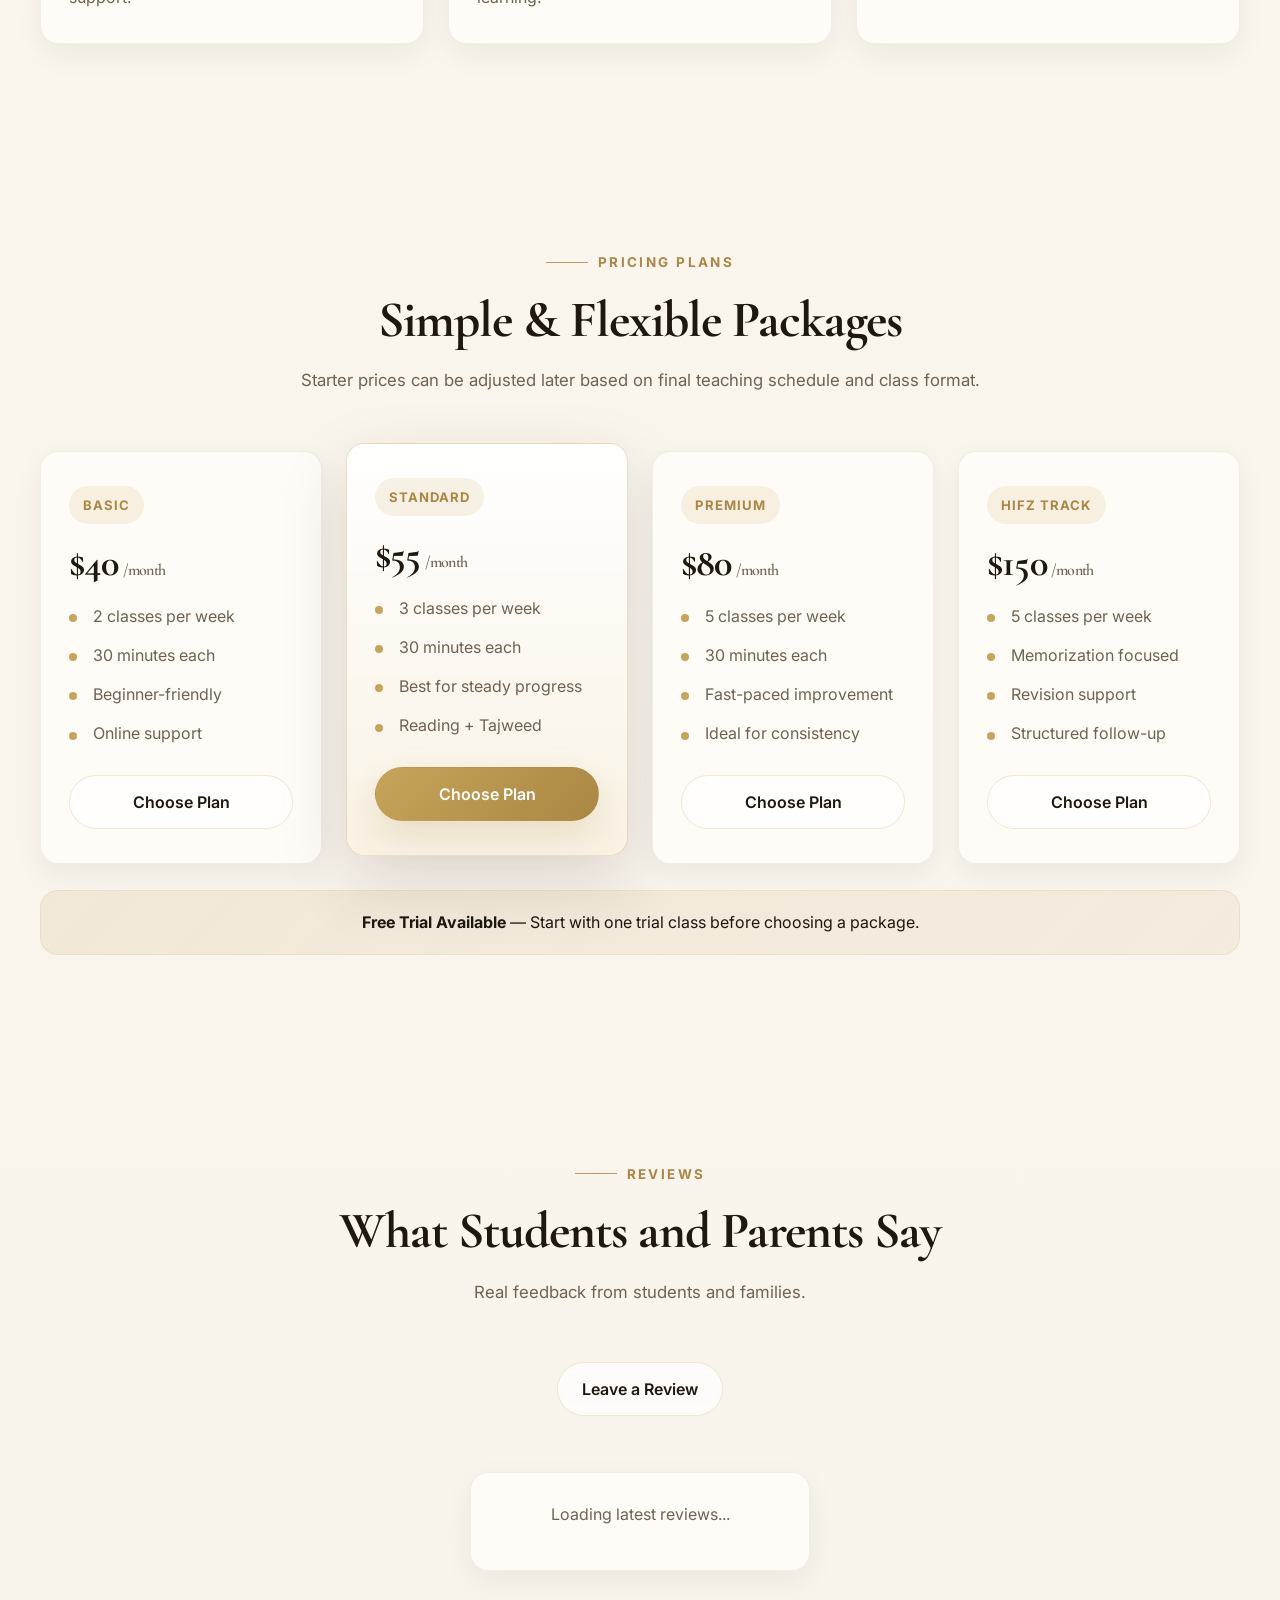
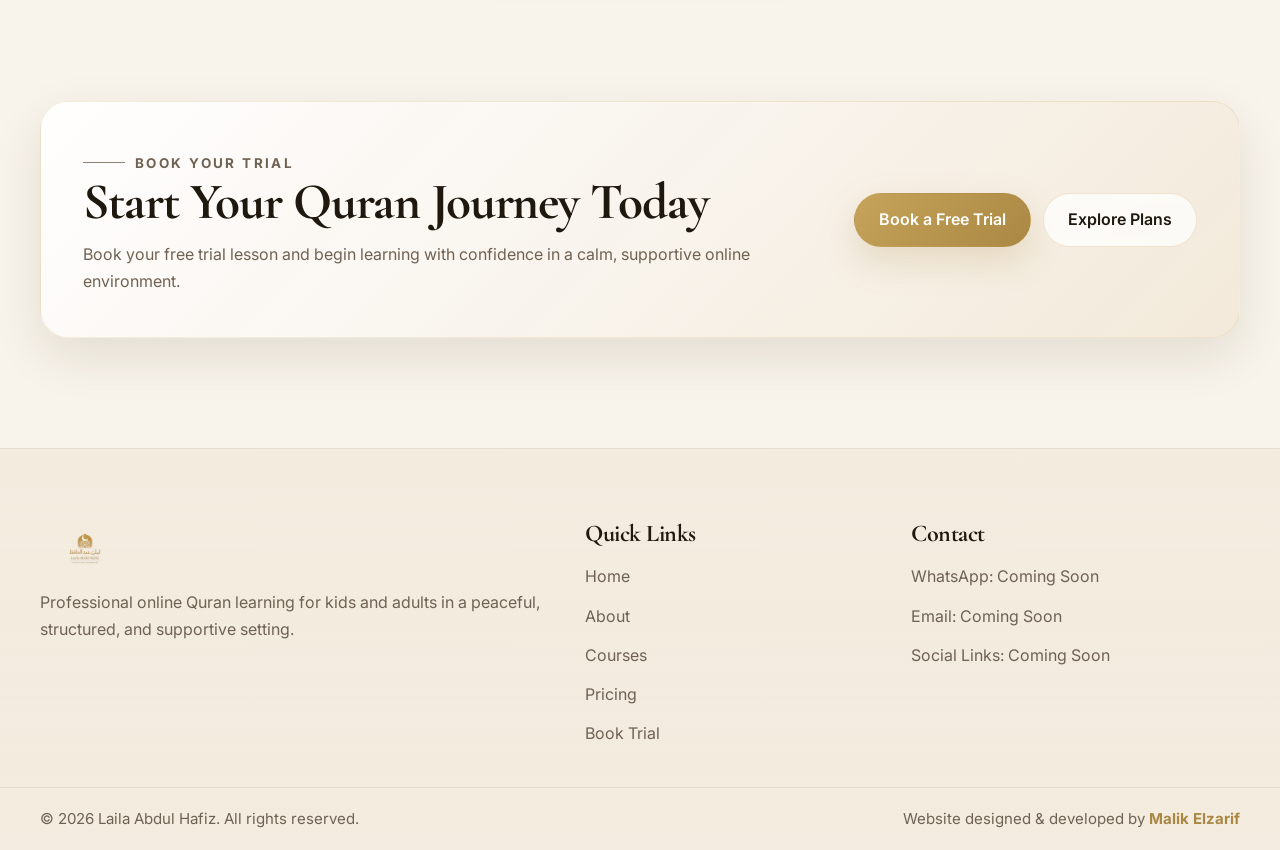
==== commit 6e3ca68a: "Add files via upload" ====
--- a/index.html
+++ b/index.html
@@ -34,58 +34,61 @@
   <a class="skip-link" href="#main-content">Skip to content</a>
 
   <header class="site-header" id="top">
-    <div class="container header-inner">
-      <a href="index.html" class="brand" aria-label="Laila Abdul Hafiz home">
-        <img
-          src="assets/images/logo-main.png"
-          alt="Laila Abdul Hafiz logo"
-          class="site-logo"
-        />
+  <div class="container header-inner">
+    <a href="index.html" class="brand" aria-label="Laila Abdul Hafiz home">
+      <img
+        src="assets/images/logo-main.png"
+        alt="Laila Abdul Hafiz logo"
+        class="site-logo"
+      />
+    </a>
+
+    <nav class="main-nav" aria-label="Primary navigation">
+      <a href="#home">Home</a>
+      <a href="#about">About</a>
+      <a href="#courses">Courses</a>
+      <a href="#pricing">Pricing</a>
+      <a href="#testimonials">Reviews</a>
+      <a href="#contact">Contact</a>
+      <a href="https://calendar.app.google/a3Hc6gs7eMdaEA286" target="_blank" rel="noopener noreferrer">
+        Book Trial
       </a>
-
-      <nav class="main-nav" aria-label="Primary navigation">
-        <a href="#home">Home</a>
-        <a href="#about">About</a>
-        <a href="#courses">Courses</a>
-        <a href="#pricing">Pricing</a>
-        <a href="#Reviews">Reviews</a>
-        <a href="#contact">Contact</a>
-        <a href="booking.html">Book Trial</a>
-      </nav>
-
-      <div class="header-actions">
-        <a class="lang-switch" href="index-ar.html" aria-label="Switch to Arabic">
-          العربية
-        </a>
-        <a class="btn btn-sm btn-primary" href="booking.html">Free Trial</a>
-      </div>
-
-      <button
-        class="menu-toggle"
-        type="button"
-        aria-expanded="false"
-        aria-controls="mobile-menu"
-        aria-label="Open menu"
-      >
-        <span></span>
-        <span></span>
-        <span></span>
-      </button>
+    </nav>
+
+    <div class="header-actions">
+      <a class="lang-switch" href="index-ar.html" aria-label="Switch to Arabic">
+        العربية
+      </a>
     </div>
 
-    <div class="mobile-menu" id="mobile-menu">
-      <nav class="mobile-nav" aria-label="Mobile navigation">
-        <a href="#home">Home</a>
-        <a href="#about">About</a>
-        <a href="#courses">Courses</a>
-        <a href="#pricing">Pricing</a>
-        <a href="#Reviews">Reviews</a>
-        <a href="#contact">Contact</a>
-        <a href="booking.html">Book Trial</a>
-        <a href="index-ar.html">العربية</a>
-      </nav>
-    </div>
-  </header>
+    <button
+      class="menu-toggle"
+      type="button"
+      aria-expanded="false"
+      aria-controls="mobile-menu"
+      aria-label="Open menu"
+    >
+      <span></span>
+      <span></span>
+      <span></span>
+    </button>
+  </div>
+
+  <div class="mobile-menu" id="mobile-menu">
+    <nav class="mobile-nav" aria-label="Mobile navigation">
+      <a href="#home">Home</a>
+      <a href="#about">About</a>
+      <a href="#courses">Courses</a>
+      <a href="#pricing">Pricing</a>
+      <a href="#testimonials">Reviews</a>
+      <a href="#contact">Contact</a>
+      <a href="https://calendar.app.google/a3Hc6gs7eMdaEA286" target="_blank" rel="noopener noreferrer">
+        Book Trial
+      </a>
+      <a href="index-ar.html">العربية</a>
+    </nav>
+  </div>
+</header>
 
   <main id="main-content">
     <section class="hero-section" id="home">
@@ -100,7 +103,14 @@
           </p>
 
           <div class="hero-actions">
-            <a class="btn btn-primary" href="booking.html">Book a Free Trial</a>
+            <a
+              class="btn btn-primary"
+              href="https://calendar.app.google/a3Hc6gs7eMdaEA286"
+              target="_blank"
+              rel="noopener noreferrer"
+            >
+              Book a Free Trial
+            </a>
             <a class="btn btn-secondary" href="#courses">View Courses</a>
           </div>
 
@@ -175,7 +185,14 @@
             consistency, and grow spiritually through meaningful Quran learning.
           </p>
 
-          <a class="text-link" href="booking.html">Book a Free Trial</a>
+          <a
+            class="text-link"
+            href="https://calendar.app.google/a3Hc6gs7eMdaEA286"
+            target="_blank"
+            rel="noopener noreferrer"
+          >
+            Book a Free Trial
+          </a>
         </div>
       </div>
     </section>
@@ -300,7 +317,14 @@
               <li>Beginner-friendly</li>
               <li>Online support</li>
             </ul>
-            <a class="btn btn-secondary" href="booking.html">Choose Plan</a>
+            <a
+              class="btn btn-secondary"
+              href="https://calendar.app.google/a3Hc6gs7eMdaEA286"
+              target="_blank"
+              rel="noopener noreferrer"
+            >
+              Choose Plan
+            </a>
           </article>
 
           <article class="pricing-card featured">
@@ -312,7 +336,14 @@
               <li>Best for steady progress</li>
               <li>Reading + Tajweed</li>
             </ul>
-            <a class="btn btn-primary" href="booking.html">Choose Plan</a>
+            <a
+              class="btn btn-primary"
+              href="https://calendar.app.google/a3Hc6gs7eMdaEA286"
+              target="_blank"
+              rel="noopener noreferrer"
+            >
+              Choose Plan
+            </a>
           </article>
 
           <article class="pricing-card">
@@ -324,7 +355,14 @@
               <li>Fast-paced improvement</li>
               <li>Ideal for consistency</li>
             </ul>
-            <a class="btn btn-secondary" href="booking.html">Choose Plan</a>
+            <a
+              class="btn btn-secondary"
+              href="https://calendar.app.google/a3Hc6gs7eMdaEA286"
+              target="_blank"
+              rel="noopener noreferrer"
+            >
+              Choose Plan
+            </a>
           </article>
 
           <article class="pricing-card">
@@ -336,7 +374,14 @@
               <li>Revision support</li>
               <li>Structured follow-up</li>
             </ul>
-            <a class="btn btn-secondary" href="booking.html">Choose Plan</a>
+            <a
+              class="btn btn-secondary"
+              href="https://calendar.app.google/a3Hc6gs7eMdaEA286"
+              target="_blank"
+              rel="noopener noreferrer"
+            >
+              Choose Plan
+            </a>
           </article>
         </div>
 
@@ -346,31 +391,36 @@
       </div>
     </section>
 
-
-       <section class="section Reviews-section" id="Reviews">
-  <div class="container">
-    <div class="section-heading center">
-      <p class="eyebrow">Reviews</p>
-      <h2>What Students and Parents Say</h2>
-      <p class="section-intro">
-        Real feedback from students and families.
-      </p>
-    </div>
-
-<a class="btn btn-secondary" href="https://forms.gle/4wKBaGXrAWWcp9ro9" target="_blank" rel="noopener noreferrer">
-  Leave a Review
-</a>
-<div class="trial-banner">
-
-<div class=
-
-    <div class="reviews-grid" id="reviews-list-en">
-      <article class="review-card loading-review">
-        <p class="review-text">Loading latest reviews...</p>
-      </article>
-    </div>
-  </div>
-</section>
+    <section class="section Reviews-section" id="testimonials">
+      <div class="container">
+        <div class="section-heading center">
+          <p class="eyebrow">Reviews</p>
+          <h2>What Students and Parents Say</h2>
+          <p class="section-intro">
+            Real feedback from students and families.
+          </p>
+        </div>
+
+        <div class="reviews-actions">
+          <a
+            class="btn btn-secondary"
+            href="https://forms.gle/4wKBaGXrAWWcp9ro9"
+            target="_blank"
+            rel="noopener noreferrer"
+          >
+            Leave a Review
+          </a>
+        </div>
+
+        <div class="trial-banner"></div>
+
+        <div class="reviews-grid" id="Reviews-en">
+          <article class="review-card loading-review">
+            <p class="review-text">Loading latest reviews...</p>
+          </article>
+        </div>
+      </div>
+    </section>
 
     <section class="section cta-section">
       <div class="container cta-box">
@@ -384,7 +434,14 @@
         </div>
 
         <div class="cta-actions">
-          <a class="btn btn-primary" href="booking.html">Book a Free Trial</a>
+          <a
+            class="btn btn-primary"
+            href="https://calendar.app.google/a3Hc6gs7eMdaEA286"
+            target="_blank"
+            rel="noopener noreferrer"
+          >
+            Book a Free Trial
+          </a>
           <a class="btn btn-secondary" href="#pricing">Explore Plans</a>
         </div>
       </div>
@@ -414,11 +471,19 @@
           <li><a href="#about">About</a></li>
           <li><a href="#courses">Courses</a></li>
           <li><a href="#pricing">Pricing</a></li>
-          <li><a href="booking.html">Book Trial</a></li>
+          <li>
+            <a
+              href="https://calendar.app.google/a3Hc6gs7eMdaEA286"
+              target="_blank"
+              rel="noopener noreferrer"
+            >
+              Book Trial
+            </a>
+          </li>
         </ul>
       </div>
 
-      <div class="footer-contact"
+      <div class="footer-contact">
         <h3>Contact</h3>
         <ul>
           <li>WhatsApp: Coming Soon</li>
--- a/css/style.css
+++ b/css/style.css
@@ -26,7 +26,7 @@
   --radius-lg: 28px;
   --radius-pill: 999px;
   --container: 1200px;
-  --header-height: 92px;
+  --header-height: 108px;
   --transition: 0.28s ease;
 }
 
@@ -139,12 +139,12 @@
    ========================= */
 
 .container {
-  width: min(100% - 2rem, var(--container));
+  width: min(100% - 32px, var(--container));
   margin-inline: auto;
 }
 
 .section {
-  padding: 110px 0;
+  padding: 100px 0;
 }
 
 .section-heading {
@@ -243,7 +243,7 @@
 }
 
 .btn-secondary {
-  background: rgba(255, 255, 255, 0.65);
+  background: rgba(255, 255, 255, 0.75);
   color: var(--heading);
   border-color: rgba(199, 164, 90, 0.25);
   backdrop-filter: blur(6px);
@@ -275,6 +275,12 @@
 
 body.rtl .text-link::after {
   content: "←";
+}
+
+.cta-note {
+  margin-top: 12px;
+  color: var(--text-soft);
+  font-size: 0.95rem;
 }
 
 /* =========================
@@ -286,7 +292,7 @@
   top: 0;
   z-index: 100;
   backdrop-filter: blur(14px);
-  background: rgba(248, 243, 234, 0.78);
+  background: rgba(248, 243, 234, 0.84);
   border-bottom: 1px solid rgba(80, 58, 30, 0.08);
 }
 
@@ -294,7 +300,7 @@
   display: flex;
   align-items: center;
   justify-content: space-between;
-  gap: 22px;
+  gap: 20px;
   min-height: var(--header-height);
 }
 
@@ -302,23 +308,26 @@
   display: inline-flex;
   align-items: center;
   flex-shrink: 0;
+  min-width: 0;
 }
 
 .site-logo {
   display: block;
   width: auto;
-  height: 140px;
+  max-width: 280px;
+  height: 96px;
   object-fit: contain;
 }
 
 .footer-logo {
-  height: 126px;
+  max-width: 320px;
+  height: 118px;
 }
 
 .main-nav {
   display: flex;
   align-items: center;
-  gap: 24px;
+  gap: 22px;
 }
 
 .main-nav a {
@@ -326,6 +335,7 @@
   color: var(--text);
   font-size: 0.97rem;
   font-weight: 600;
+  white-space: nowrap;
 }
 
 .main-nav a::after {
@@ -367,6 +377,7 @@
   color: var(--gold-deep);
   font-weight: 700;
   background: rgba(255, 255, 255, 0.48);
+  white-space: nowrap;
 }
 
 .lang-switch:hover {
@@ -378,11 +389,12 @@
   flex-direction: column;
   justify-content: center;
   gap: 5px;
-  width: 48px;
-  height: 48px;
+  width: 46px;
+  height: 46px;
   border-radius: 50%;
   border: 1px solid rgba(199, 164, 90, 0.2);
-  background: rgba(255, 255, 255, 0.6);
+  background: rgba(255, 255, 255, 0.65);
+  flex-shrink: 0;
 }
 
 .menu-toggle span {
@@ -399,10 +411,14 @@
   background: rgba(253, 250, 244, 0.98);
 }
 
+.mobile-menu.is-open {
+  display: block;
+}
+
 .mobile-nav {
   display: flex;
   flex-direction: column;
-  padding: 12px 1rem 20px;
+  padding: 12px 16px 20px;
 }
 
 .mobile-nav a {
@@ -410,10 +426,6 @@
   border-bottom: 1px solid rgba(80, 58, 30, 0.06);
   font-weight: 600;
   color: var(--text);
-}
-
-.mobile-menu.is-open {
-  display: block;
 }
 
 /* =========================
@@ -533,17 +545,37 @@
 }
 
 /* =========================
-   TRUST / CARDS
+   CARDS / GRIDS
    ========================= */
 
 .trust-section {
   padding: 0 0 20px;
 }
 
+.trust-grid,
+.feature-grid,
+.course-grid,
+.testimonial-grid,
+.pricing-grid,
+.footer-grid,
+.form-grid {
+  display: grid;
+  gap: 24px;
+}
+
 .trust-grid {
-  display: grid;
   grid-template-columns: repeat(3, minmax(0, 1fr));
-  gap: 22px;
+}
+
+.feature-grid,
+.course-grid,
+.testimonial-grid {
+  grid-template-columns: repeat(3, minmax(0, 1fr));
+}
+
+.pricing-grid {
+  grid-template-columns: repeat(4, minmax(0, 1fr));
+  align-items: stretch;
 }
 
 .trust-card,
@@ -551,9 +583,10 @@
 .course-card,
 .testimonial-card,
 .pricing-card,
-.content-card {
+.content-card,
+.review-card {
   position: relative;
-  background: rgba(255, 253, 249, 0.84);
+  background: rgba(255, 253, 249, 0.88);
   border: 1px solid rgba(80, 58, 30, 0.08);
   border-radius: var(--radius-md);
   box-shadow: var(--shadow-sm);
@@ -561,83 +594,6 @@
 
 .trust-card {
   padding: 30px 26px;
-}
-
-.trust-card h2 {
-  font-size: 1.7rem;
-  margin-bottom: 10px;
-}
-
-.trust-card p {
-  margin-bottom: 0;
-  color: var(--text-soft);
-}
-
-/* =========================
-   SPLIT SECTION
-   ========================= */
-
-.split-layout {
-  display: grid;
-  grid-template-columns: minmax(300px, 0.95fr) minmax(0, 1.05fr);
-  gap: 56px;
-  align-items: center;
-}
-
-body.rtl .split-layout {
-  grid-template-columns: minmax(0, 1.05fr) minmax(300px, 0.95fr);
-}
-
-.section-media img,
-.image-frame img,
-.split-layout img {
-  width: 100%;
-  min-height: 420px;
-  object-fit: cover;
-  border-radius: var(--radius-lg);
-  box-shadow: var(--shadow-md);
-}
-
-.image-frame {
-  position: relative;
-  padding: 14px;
-  border-radius: calc(var(--radius-lg) + 6px);
-  background: linear-gradient(180deg, rgba(255, 255, 255, 0.72), rgba(240, 230, 212, 0.86));
-  border: 1px solid rgba(199, 164, 90, 0.16);
-  box-shadow: var(--shadow-md);
-}
-
-.section-content p:last-of-type {
-  margin-bottom: 24px;
-}
-
-/* =========================
-   FEATURES / COURSES
-   ========================= */
-
-.feature-grid,
-.course-grid,
-.testimonial-grid,
-.pricing-grid {
-  display: grid;
-  gap: 24px;
-}
-
-.feature-grid {
-  grid-template-columns: repeat(3, minmax(0, 1fr));
-}
-
-.course-grid {
-  grid-template-columns: repeat(3, minmax(0, 1fr));
-}
-
-.testimonial-grid {
-  grid-template-columns: repeat(3, minmax(0, 1fr));
-}
-
-.pricing-grid {
-  grid-template-columns: repeat(4, minmax(0, 1fr));
-  align-items: stretch;
 }
 
 .feature-card,
@@ -645,6 +601,11 @@
 .testimonial-card,
 .content-card {
   padding: 32px 28px;
+}
+
+.trust-card h2 {
+  font-size: 1.7rem;
+  margin-bottom: 10px;
 }
 
 .feature-card h3,
@@ -655,6 +616,7 @@
   margin-bottom: 12px;
 }
 
+.trust-card p,
 .feature-card p,
 .course-card p,
 .testimonial-card p,
@@ -682,6 +644,44 @@
 body.rtl .course-card::before,
 body.rtl .feature-card::before {
   background: linear-gradient(270deg, var(--gold), rgba(199, 164, 90, 0.1));
+}
+
+/* =========================
+   SPLIT SECTION
+   ========================= */
+
+.split-layout {
+  display: grid;
+  grid-template-columns: minmax(300px, 0.95fr) minmax(0, 1.05fr);
+  gap: 56px;
+  align-items: center;
+}
+
+body.rtl .split-layout {
+  grid-template-columns: minmax(0, 1.05fr) minmax(300px, 0.95fr);
+}
+
+.section-media img,
+.image-frame img,
+.split-layout img {
+  width: 100%;
+  min-height: 420px;
+  object-fit: cover;
+  border-radius: var(--radius-lg);
+  box-shadow: var(--shadow-md);
+}
+
+.image-frame {
+  position: relative;
+  padding: 14px;
+  border-radius: calc(var(--radius-lg) + 6px);
+  background: linear-gradient(180deg, rgba(255, 255, 255, 0.72), rgba(240, 230, 212, 0.86));
+  border: 1px solid rgba(199, 164, 90, 0.16);
+  box-shadow: var(--shadow-md);
+}
+
+.section-content p:last-of-type {
+  margin-bottom: 24px;
 }
 
 /* =========================
@@ -786,22 +786,70 @@
 }
 
 /* =========================
-   TESTIMONIALS
+   REVIEWS
    ========================= */
 
-.testimonial-card {
-  height: 100%;
-}
-
-.testimonial-card p {
-  margin-bottom: 18px;
-  font-size: 1.02rem;
-}
-
-.testimonial-card span {
+.reviews-actions {
+  display: flex;
+  justify-content: center;
+  margin-bottom: 32px;
+}
+
+.Reviews-section .trial-banner {
+  margin: 24px 0 0;
+  padding: 0;
+  height: 24px;
+  background: transparent;
+  border: 0;
+  box-shadow: none;
+}
+
+.reviews-grid {
+  display: grid;
+  grid-template-columns: repeat(auto-fit, minmax(280px, 340px));
+  justify-content: center;
+  gap: 24px;
+}
+
+.review-card {
+  width: 100%;
+  max-width: 340px;
+  padding: 28px 24px;
+}
+
+.review-header {
+  display: flex;
+  align-items: center;
+  justify-content: space-between;
+  gap: 12px;
+  margin-bottom: 14px;
+}
+
+.review-name {
+  font-weight: 700;
+  color: var(--heading);
+}
+
+.review-stars {
   color: var(--gold-deep);
-  font-weight: 700;
-  font-size: 0.92rem;
+  letter-spacing: 2px;
+  font-size: 0.95rem;
+  white-space: nowrap;
+}
+
+.review-text {
+  margin: 0 0 14px;
+  color: var(--text-soft);
+}
+
+.review-date {
+  font-size: 0.9rem;
+  color: var(--text-soft);
+  opacity: 0.8;
+}
+
+.loading-review {
+  text-align: center;
 }
 
 /* =========================
@@ -852,7 +900,6 @@
 }
 
 .footer-grid {
-  display: grid;
   grid-template-columns: 1.4fr 0.8fr 0.9fr;
   gap: 34px;
   padding: 72px 0 40px;
@@ -923,7 +970,6 @@
 }
 
 .form-grid {
-  display: grid;
   grid-template-columns: repeat(2, minmax(0, 1fr));
   gap: 18px;
 }
@@ -991,16 +1037,6 @@
     gap: 18px;
   }
 
-  .hero-grid,
-  .split-layout,
-  .feature-grid,
-  .course-grid,
-  .testimonial-grid,
-  .pricing-grid,
-  .footer-grid {
-    gap: 20px;
-  }
-
   .pricing-grid {
     grid-template-columns: repeat(2, minmax(0, 1fr));
   }
@@ -1022,7 +1058,7 @@
 
 @media (max-width: 980px) {
   :root {
-    --header-height: 82px;
+    --header-height: 84px;
   }
 
   .main-nav,
@@ -1039,11 +1075,13 @@
   }
 
   .site-logo {
-    height: 60px;
+    max-width: 220px;
+    height: 76px;
   }
 
   .footer-logo {
-    height: 72px;
+    max-width: 260px;
+    height: 92px;
   }
 
   .hero-grid,
@@ -1094,41 +1132,97 @@
   }
 }
 
-@media (max-width: 720px) {
+@media (max-width: 768px) {
+  :root {
+    --header-height: 78px;
+  }
+
+  html,
+  body {
+    overflow-x: hidden;
+  }
+
+  .container {
+    width: min(100% - 20px, var(--container));
+  }
+
+  .site-header {
+    backdrop-filter: blur(10px);
+  }
+
+  .header-inner {
+    min-height: 78px;
+    gap: 10px;
+  }
+
+  .site-logo {
+    max-width: 150px;
+    height: 54px;
+  }
+
+  .lang-switch {
+    min-height: 40px;
+    padding: 0 14px;
+    font-size: 0.9rem;
+    width: auto;
+  }
+
+  .menu-toggle {
+    width: 44px;
+    height: 44px;
+  }
+
+  .mobile-menu {
+    box-shadow: 0 18px 40px rgba(31, 24, 15, 0.08);
+  }
+
+  .mobile-nav {
+    padding: 10px 14px 18px;
+  }
+
+  .mobile-nav a {
+    padding: 14px 8px;
+    font-size: 0.98rem;
+  }
+
+  .page-hero,
+  .hero-section {
+    padding-top: 42px;
+    padding-bottom: 42px;
+  }
+
+  .page-hero h1,
+  .hero-content h1 {
+    font-size: clamp(2rem, 9vw, 2.8rem);
+    line-height: 1.08;
+    margin-bottom: 14px;
+  }
+
+  .page-hero p,
+  .hero-text,
+  .hero-content p {
+    font-size: 0.98rem;
+    line-height: 1.65;
+    margin-bottom: 20px;
+  }
+
   .section {
-    padding: 82px 0;
-  }
-
-  .header-inner {
-    gap: 14px;
-  }
-
-  .site-logo {
-    height: 52px;
-  }
-
-  .footer-logo {
-    height: 64px;
-  }
-
-  .hero-content h1,
-  .page-hero h1 {
-    font-size: clamp(2.25rem, 11vw, 3.3rem);
-  }
-
-  .hero-text,
-  .hero-content p,
-  .page-hero p {
-    font-size: 1rem;
-  }
-
-  .hero-points {
-    flex-direction: column;
-    align-items: flex-start;
-  }
-
-  body.rtl .hero-points {
-    align-items: flex-end;
+    padding: 64px 0;
+  }
+
+  .section-heading {
+    margin-bottom: 28px;
+  }
+
+  .section-heading h2,
+  .section h2 {
+    font-size: clamp(1.9rem, 8vw, 2.5rem);
+    line-height: 1.12;
+  }
+
+  .eyebrow {
+    margin-bottom: 12px;
+    font-size: 0.72rem;
   }
 
   .trust-grid,
@@ -1137,141 +1231,314 @@
   .testimonial-grid,
   .pricing-grid,
   .footer-grid,
-  .form-grid {
+  .form-grid,
+  .reviews-grid {
     grid-template-columns: 1fr;
-  }
-
-  .pricing-card.featured {
-    transform: none;
-  }
-
-  .cta-box {
-    padding: 28px 22px;
-  }
-
+    gap: 16px;
+  }
+
+  .split-layout {
+    display: grid;
+    grid-template-columns: 1fr;
+    gap: 20px;
+    align-items: stretch;
+  }
+
+  .content-card,
   .feature-card,
   .course-card,
   .testimonial-card,
   .pricing-card,
   .trust-card,
-  .content-card {
-    padding: 24px 20px;
-  }
-
-  .footer-grid {
-    padding-top: 56px;
-  }
-
-  .footer-bottom-inner {
-    padding: 16px 0 22px;
-  }
-}
-
-@media (max-width: 520px) {
-  .container {
-    width: min(100% - 1.2rem, var(--container));
-  }
-
-  .hero-actions,
-  .cta-actions {
+  .review-card {
+    width: 100%;
+    max-width: 100%;
+    padding: 20px 18px;
+    border-radius: 18px;
+  }
+
+  .hero-image-card {
+    padding: 10px;
+  }
+
+  .hero-image-card img,
+  .hero-media > img,
+  .section-media img,
+  .image-frame img,
+  .split-layout img {
+    min-height: 250px;
+  }
+
+  .hero-points {
+    gap: 10px;
+  }
+
+  .hero-points li {
+    width: 100%;
+    justify-content: center;
+    text-align: center;
+  }
+
+  .cta-box {
+    display: flex;
     flex-direction: column;
     align-items: stretch;
-  }
-
+    gap: 18px;
+    padding: 22px 18px;
+    border-radius: 22px;
+  }
+
+  .cta-actions,
+  .hero-actions,
+  .reviews-actions {
+    display: flex;
+    flex-direction: column;
+    gap: 12px;
+    width: 100%;
+  }
+
+  .cta-actions .btn,
+  .hero-actions .btn,
+  .reviews-actions .btn,
   .btn,
+  .btn-sm {
+    width: 100%;
+    max-width: 100%;
+    min-height: 52px;
+  }
+
+  .trial-banner {
+    padding: 16px 14px;
+    border-radius: 16px;
+    margin-top: 18px;
+  }
+
+  .Reviews-section .trial-banner {
+    height: 20px;
+    margin-top: 20px;
+    padding: 0;
+  }
+
+  .pricing-card.featured {
+    transform: none;
+  }
+
+  .pricing-card h3 {
+    font-size: 2rem;
+  }
+
+  .review-header {
+    align-items: flex-start;
+    flex-direction: column;
+    gap: 6px;
+  }
+
+  .review-stars {
+    letter-spacing: 1px;
+  }
+
+  .footer-grid {
+    padding: 46px 0 28px;
+  }
+
+  .footer-logo {
+    max-width: 180px;
+    height: 68px;
+  }
+
+  .footer-bottom-inner {
+    flex-direction: column;
+    gap: 10px;
+    padding: 16px 0 20px;
+  }
+
+  input,
+  select,
+  textarea {
+    min-height: 52px;
+    padding: 13px 14px;
+    border-radius: 14px;
+  }
+
+  textarea {
+    min-height: 130px;
+  }
+}
+
+@media (max-width: 480px) {
+  .site-logo {
+    max-width: 132px;
+    height: 48px;
+  }
+
   .lang-switch {
-    width: 100%;
-  }
-
-  .hero-image-card {
-    padding: 10px;
-  }
-
-  .section-heading {
-    margin-bottom: 36px;
-  }
-
-  .eyebrow {
-    font-size: 0.74rem;
-  }
-}.reviews-grid {
-  display: grid;
-  grid-template-columns: repeat(3, minmax(0, 1fr));
-  gap: 24px;
-}
-
-.review-card {
-  padding: 28px 24px;
-  border-radius: var(--radius-md);
-  background: rgba(255, 253, 249, 0.88);
-  border: 1px solid rgba(80, 58, 30, 0.08);
-  box-shadow: var(--shadow-sm);
-}
-
-.review-header {
+    padding: 0 12px;
+    font-size: 0.86rem;
+  }
+
+  .menu-toggle {
+    width: 42px;
+    height: 42px;
+  }
+
+  .page-hero h1,
+  .hero-content h1 {
+    font-size: clamp(1.8rem, 10vw, 2.5rem);
+  }
+
+  .section-heading h2,
+  .section h2 {
+    font-size: clamp(1.7rem, 9vw, 2.2rem);
+  }
+
+  .content-card,
+  .feature-card,
+  .course-card,
+  .testimonial-card,
+  .pricing-card,
+  .trust-card,
+  .review-card {
+    padding: 18px 16px;
+  }
+
+  .cta-box {
+    padding: 20px 16px;
+  }
+
+  .hero-image-card img,
+  .hero-media > img,
+  .section-media img,
+  .image-frame img,
+  .split-layout img {
+    min-height: 220px;
+  }
+}
+
+@media (min-width: 981px) {
+  .mobile-menu {
+    display: none !important;
+  }
+
+  .menu-toggle {
+    display: none !important;
+  }
+}.site-header {
+  position: sticky;
+  top: 0;
+  z-index: 1000;
+  background: rgba(248, 243, 234, 0.95);
+  backdrop-filter: blur(10px);
+  border-bottom: 1px solid rgba(80, 58, 30, 0.08);
+}
+
+.header-inner {
   display: flex;
   align-items: center;
   justify-content: space-between;
   gap: 12px;
-  margin-bottom: 14px;
-}
-
-.review-name {
-  font-weight: 700;
-  color: var(--heading);
-}
-
-.review-stars {
-  color: var(--gold-deep);
-  letter-spacing: 2px;
-  font-size: 0.95rem;
-}
-
-.review-text {
-  margin: 0 0 14px;
-  color: var(--text-soft);
-}
-
-.review-date {
-  font-size: 0.9rem;
-  color: var(--text-soft);
-  opacity: 0.8;
-}
-
-.loading-review {
-  text-align: center;
+  min-height: 84px;
+}
+
+.site-logo {
+  display: block;
+  width: auto;
+  max-width: 180px;
+  height: 60px;
+  object-fit: contain;
+}
+
+.main-nav {
+  display: flex;
+  align-items: center;
+  gap: 20px;
+}
+
+.main-nav a {
+  font-weight: 600;
+}
+
+.header-actions {
+  display: flex;
+  align-items: center;
+  gap: 12px;
+}
+
+.lang-switch {
+  display: inline-flex;
+  align-items: center;
+  justify-content: center;
+  min-height: 42px;
+  padding: 0 14px;
+  border: 1px solid rgba(199, 164, 90, 0.22);
+  border-radius: 999px;
+  color: #aa8743;
+  background: rgba(255, 255, 255, 0.6);
+  white-space: nowrap;
+}
+
+.menu-toggle {
+  display: none;
+  flex-direction: column;
+  justify-content: center;
+  gap: 5px;
+  width: 44px;
+  height: 44px;
+  border: 1px solid rgba(199, 164, 90, 0.2);
+  border-radius: 50%;
+  background: rgba(255, 255, 255, 0.7);
+}
+
+.menu-toggle span {
+  width: 20px;
+  height: 2px;
+  margin: 0 auto;
+  background: #1f180f;
+  border-radius: 999px;
+}
+
+.mobile-menu {
+  display: none;
+  background: rgba(253, 250, 244, 0.98);
+  border-top: 1px solid rgba(80, 58, 30, 0.08);
+}
+
+.mobile-menu.is-open {
+  display: block !important;
+}
+
+.mobile-nav {
+  display: flex;
+  flex-direction: column;
+  padding: 12px 16px 18px;
+}
+
+.mobile-nav a {
+  padding: 14px 8px;
+  border-bottom: 1px solid rgba(80, 58, 30, 0.06);
+  font-weight: 600;
 }
 
 @media (max-width: 980px) {
-  .reviews-grid {
-    grid-template-columns: repeat(2, minmax(0, 1fr));
-  }
-}
-
-@media (max-width: 720px) {
-  .reviews-grid {
-    grid-template-columns: 1fr;
-  }
-}.btn {
-  display: inline-block;
-  padding: 12px 22px;
-  border-radius: 999px;
-  font-weight: 600;
-  font-size: 0.95rem;
-  text-decoration: none;
-  text-align: center;
-  cursor: pointer;
-  transition: all 0.3s ease;
-}
-
-.btn-secondary {
-  background: transparent;
-  color: var(--gold-deep);
-  border: 1.5px solid var(--gold-deep);
-}
-
-.btn-secondary:hover {
-  background: var(--gold-deep);
-  color: #fff;
-  transform: translateY(-2px);
+  .main-nav {
+    display: none !important;
+  }
+
+  .menu-toggle {
+    display: inline-flex !important;
+  }
+
+  .site-logo {
+    max-width: 150px;
+    height: 52px;
+  }
+}
+
+@media (min-width: 981px) {
+  .mobile-menu {
+    display: none !important;
+  }
+
+  .menu-toggle {
+    display: none !important;
+  }
 }
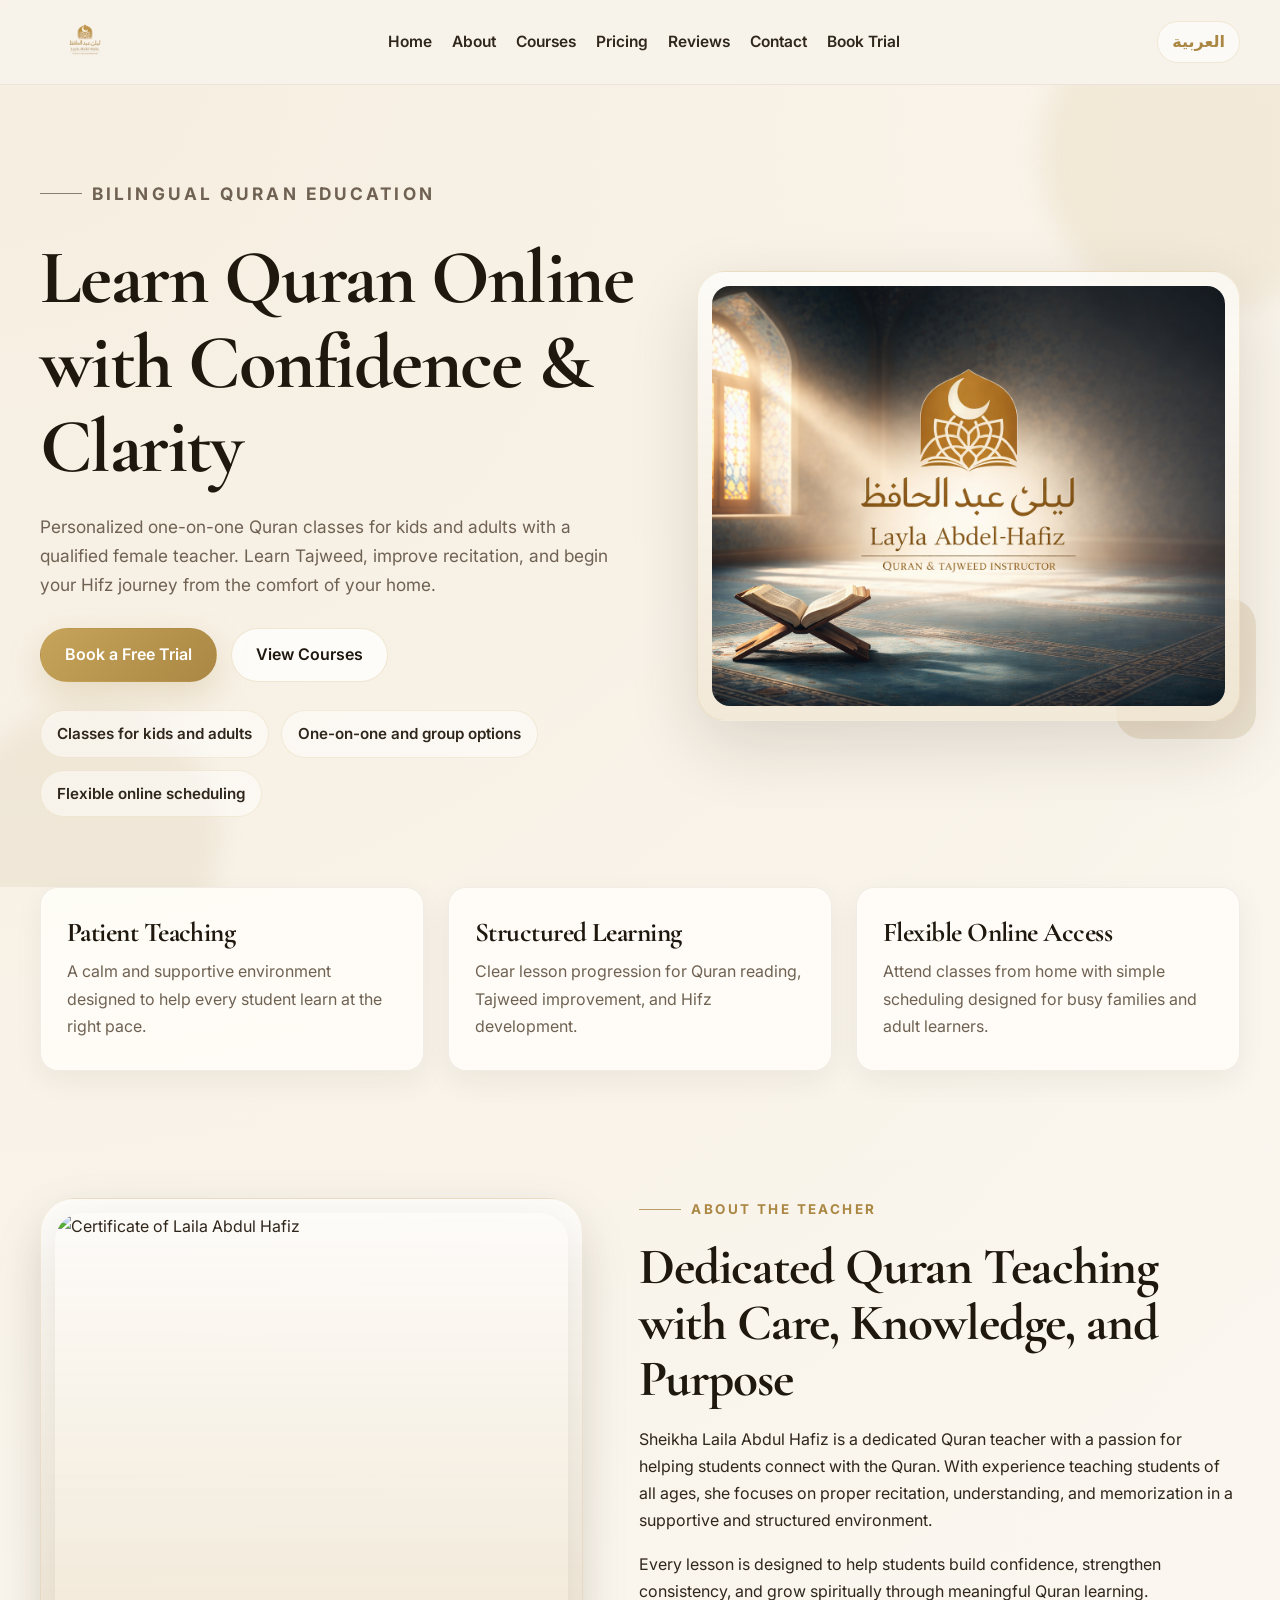
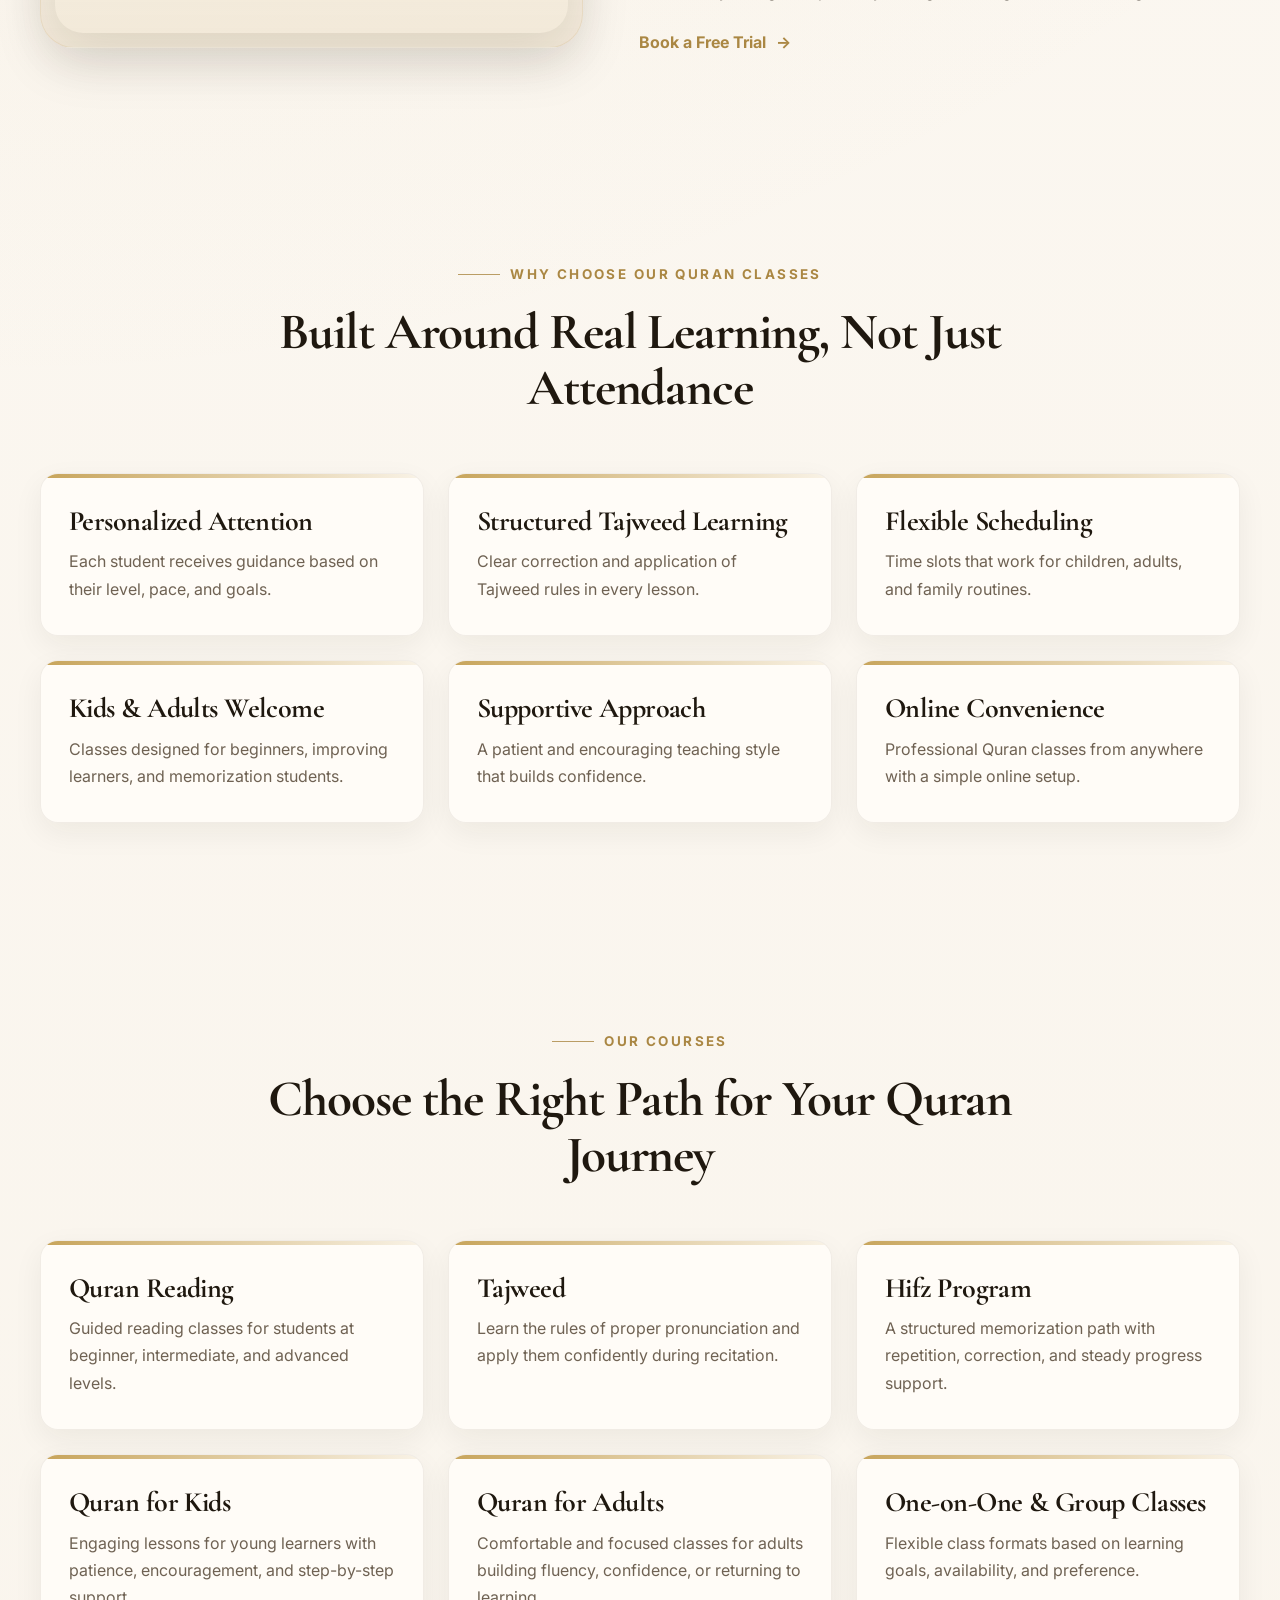
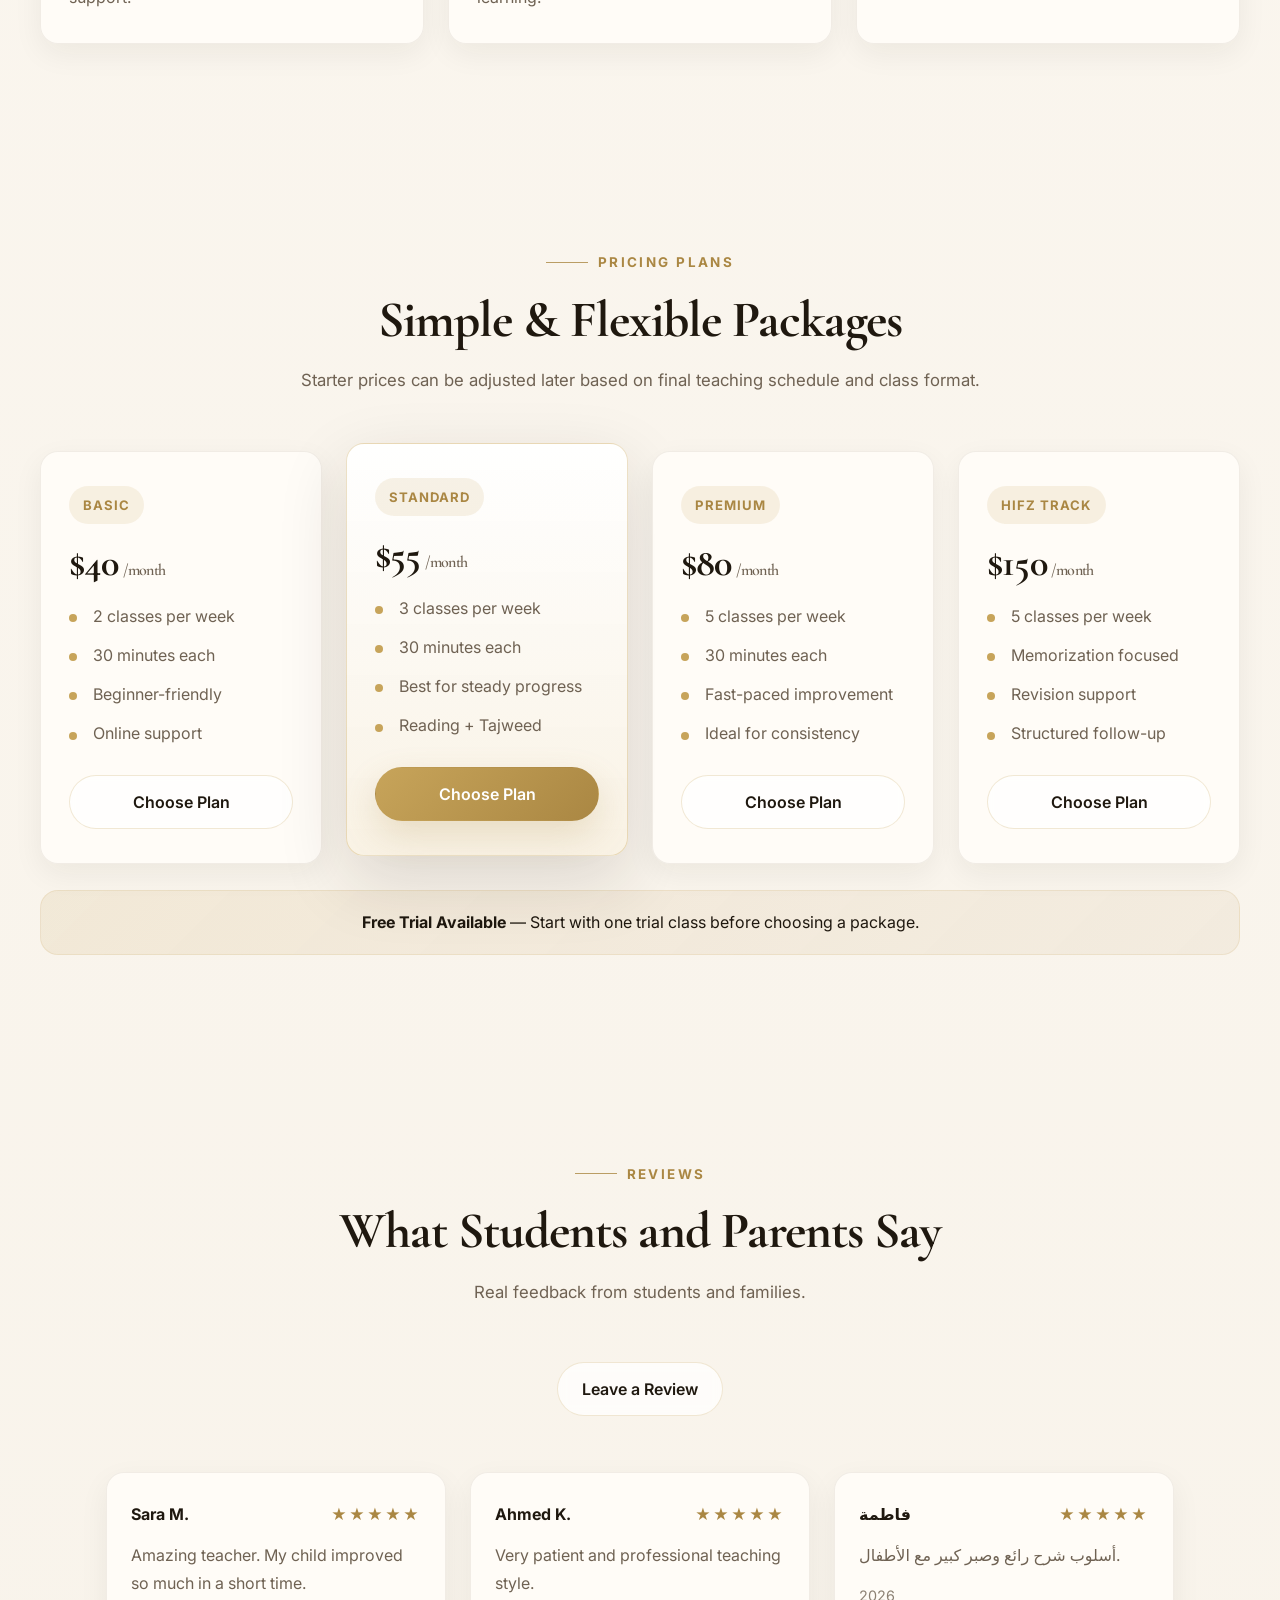
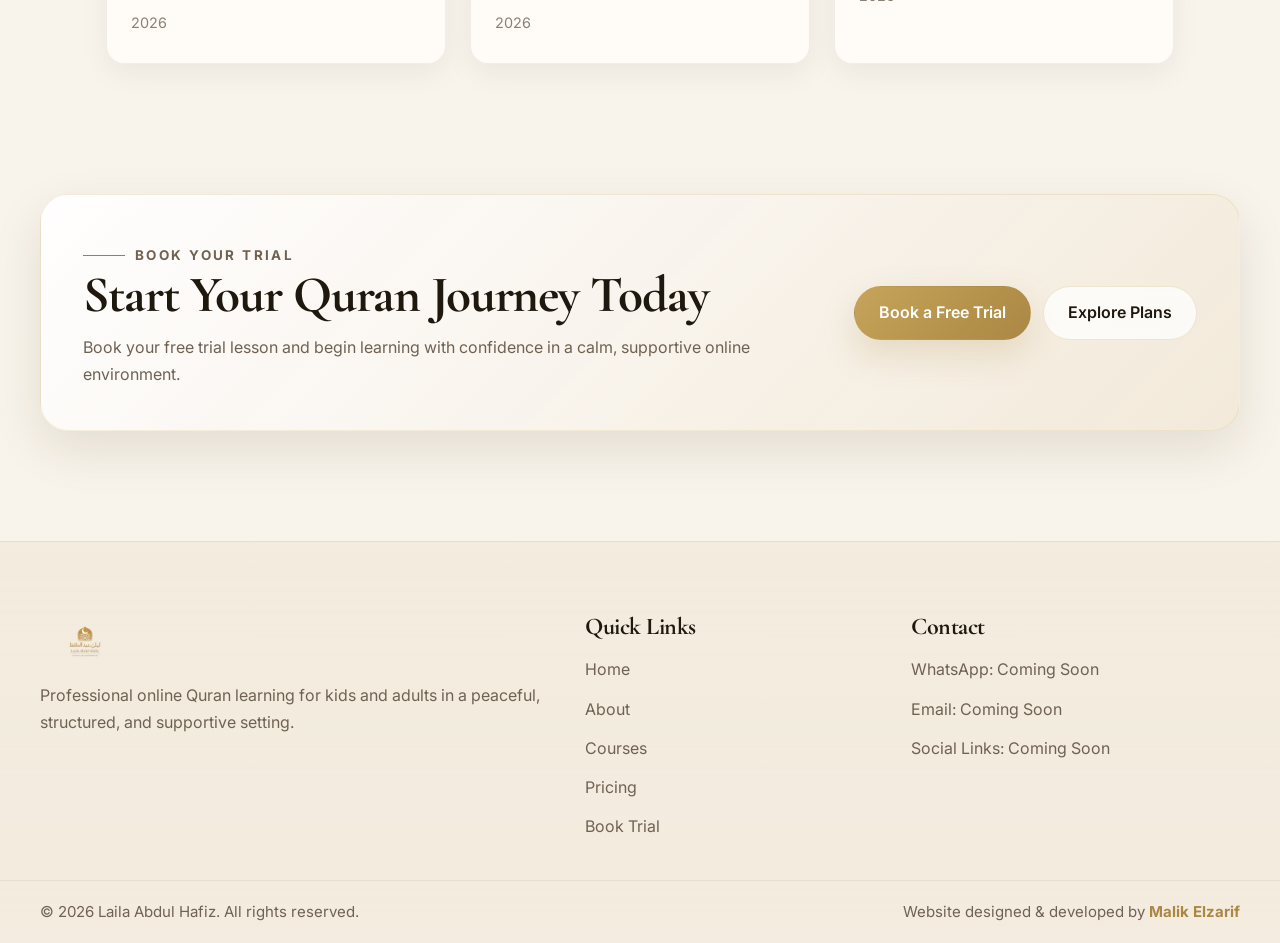
==== commit 4c1a407e: "Add files via upload" ====
--- a/index.html
+++ b/index.html
@@ -506,6 +506,6 @@
     </div>
   </footer>
 
-  <script src="js/script.js"></script>
+<script src="js/script.js?v=3"></script>
 </body>
 </html>
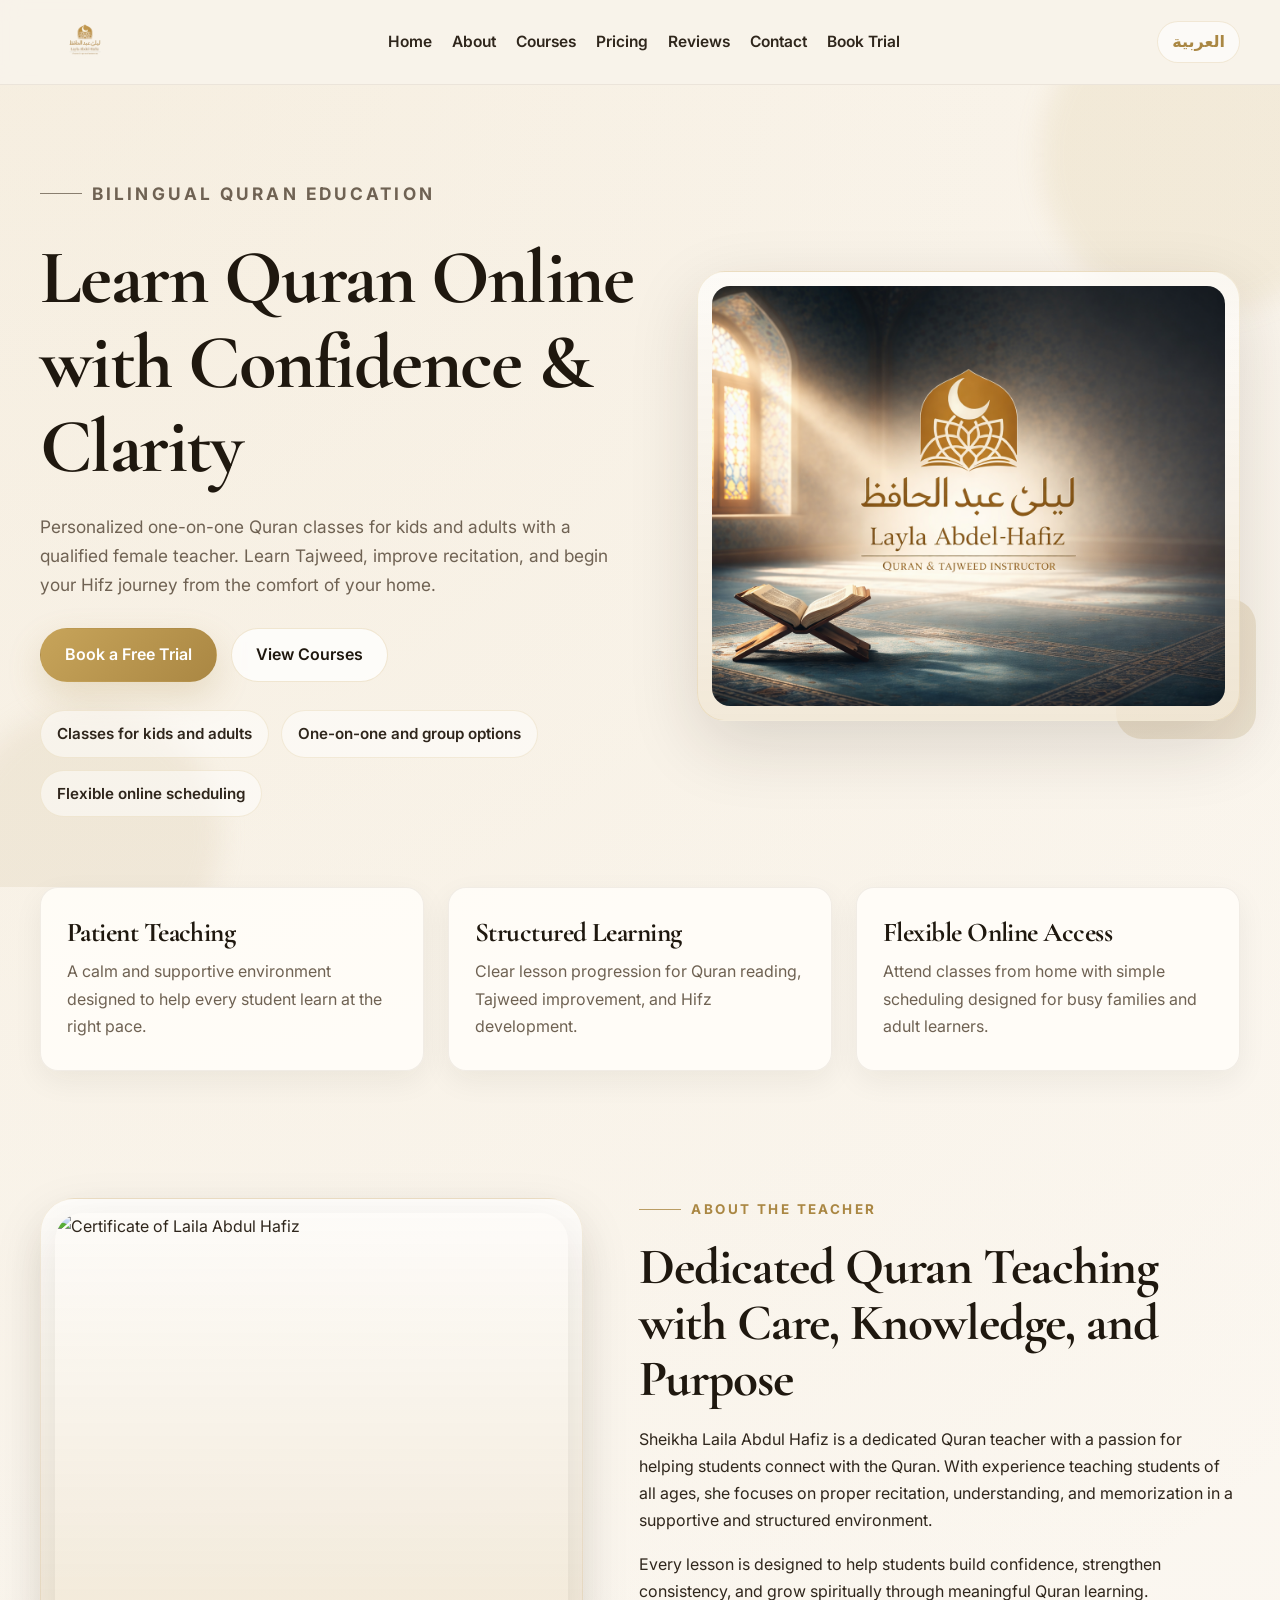
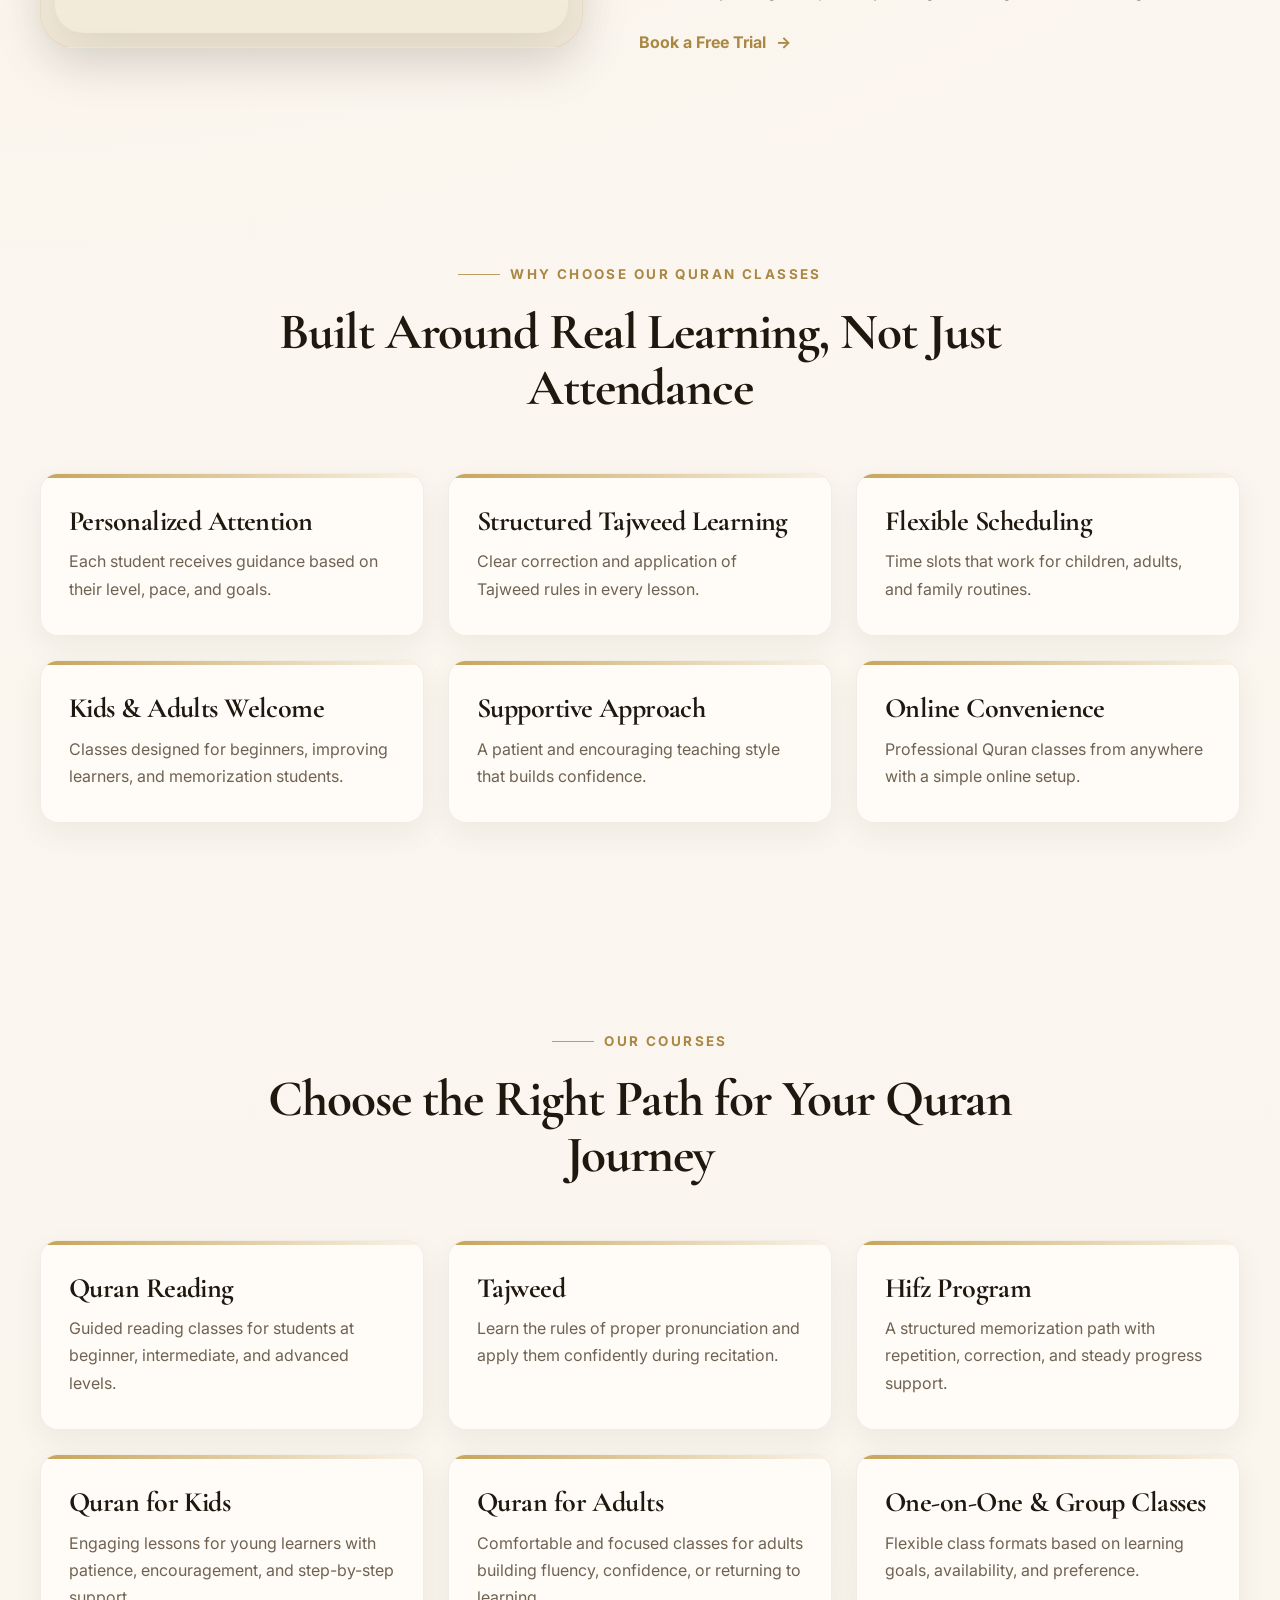
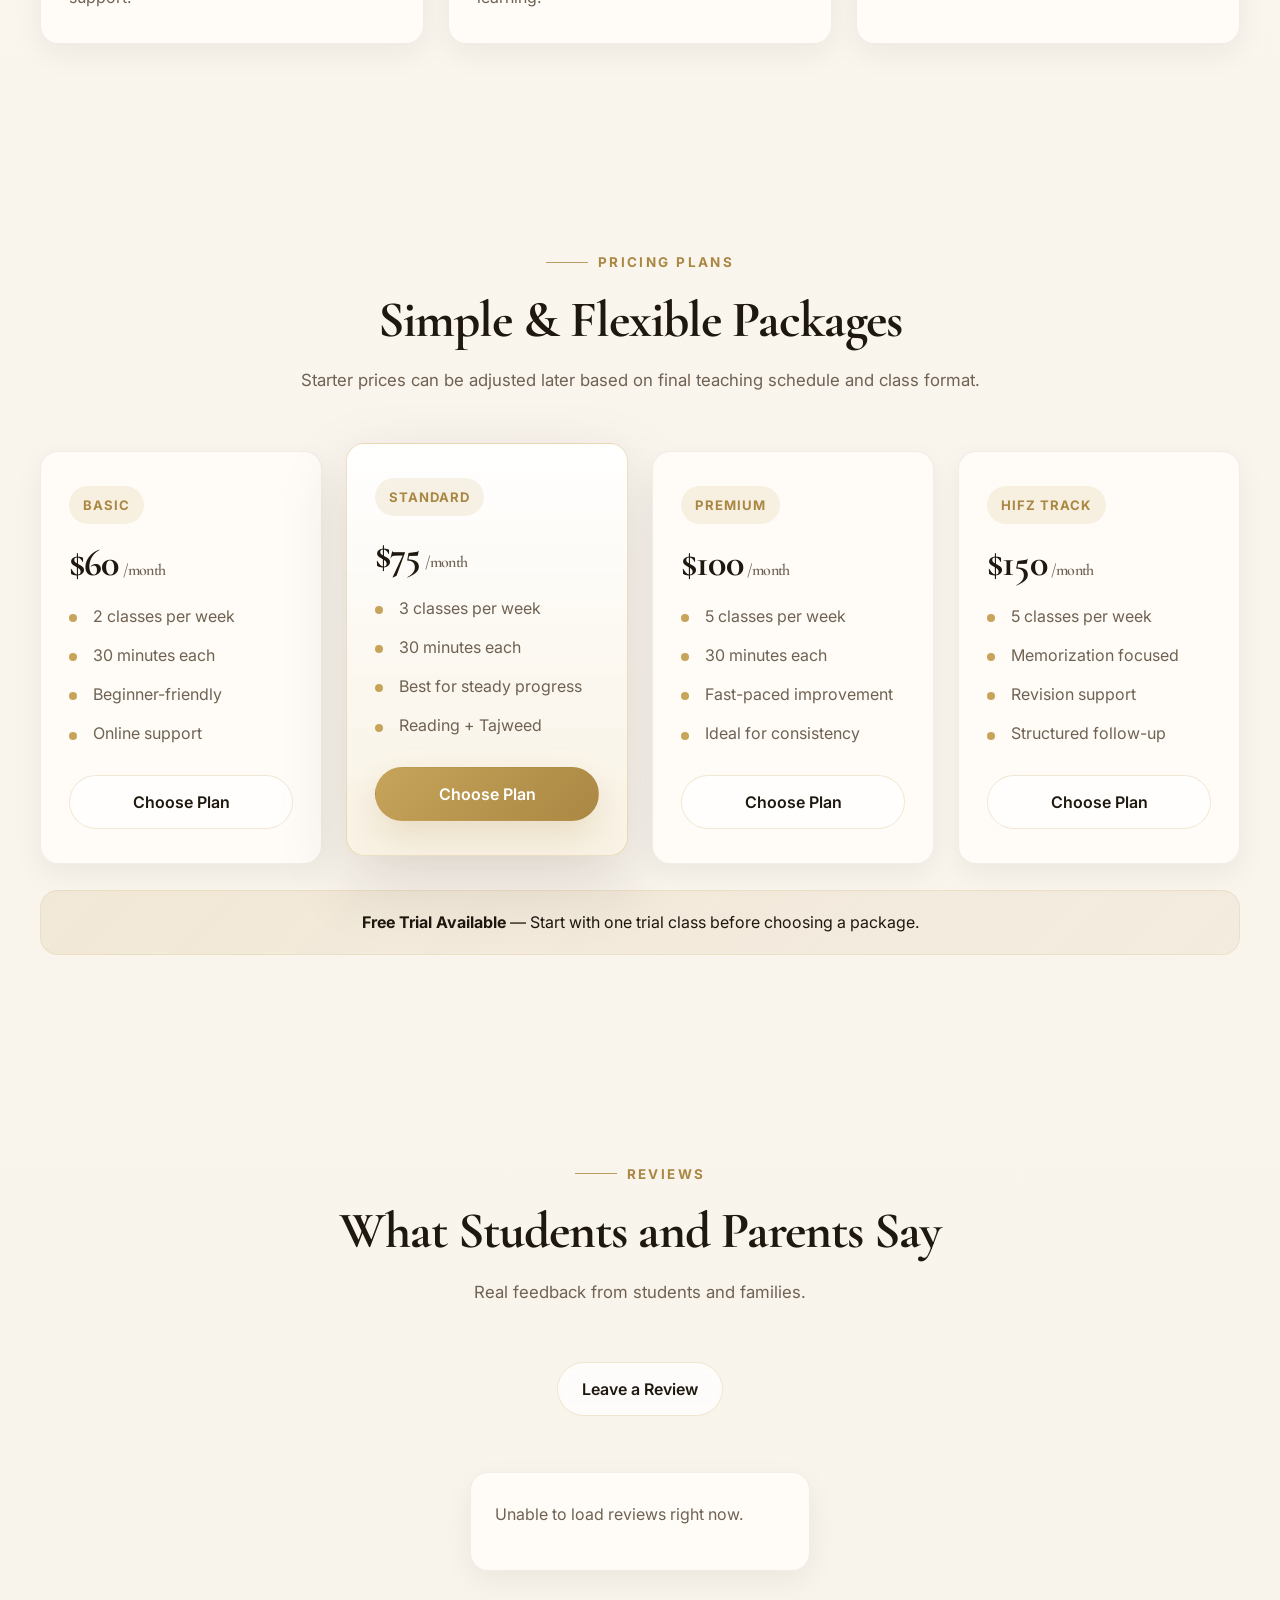
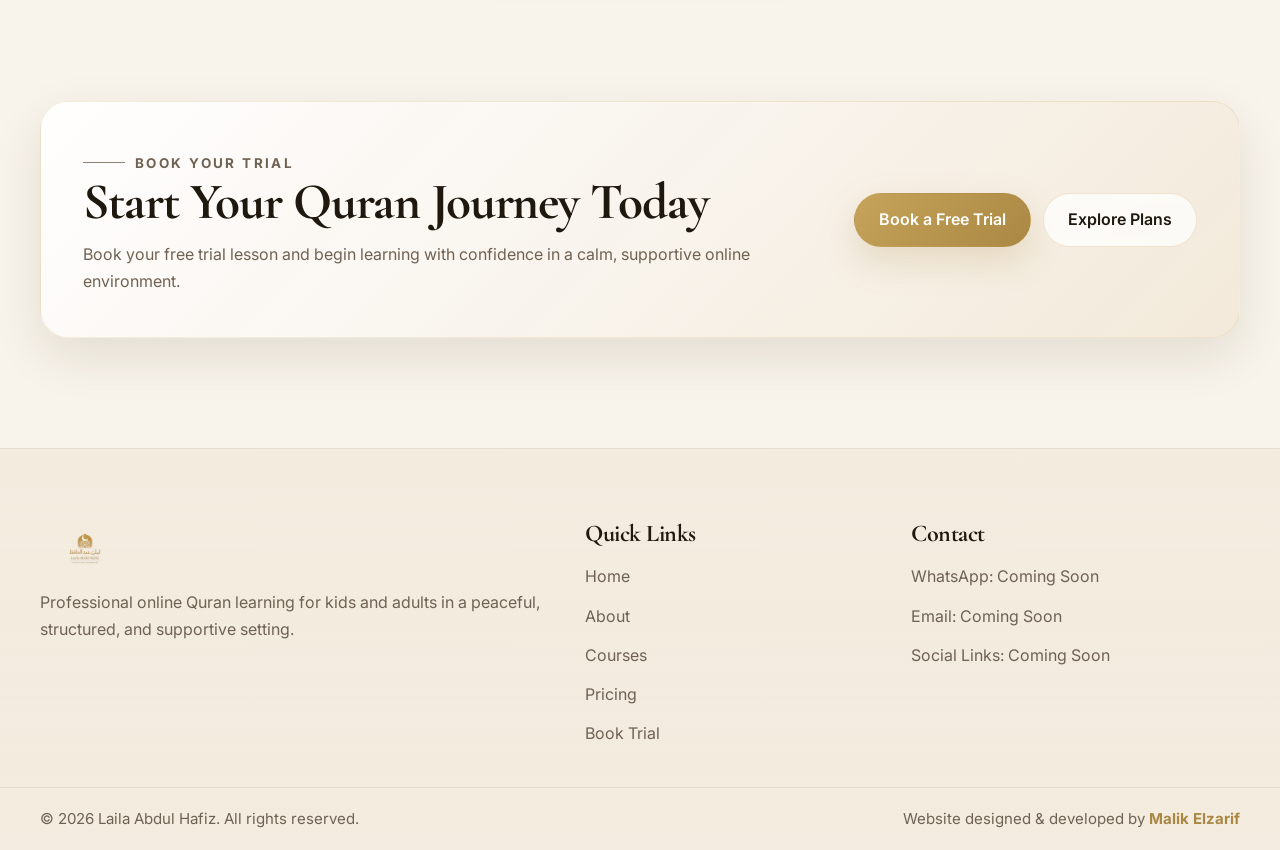
==== commit 3e451190: "Update index.html" ====
--- a/index.html
+++ b/index.html
@@ -310,7 +310,7 @@
         <div class="pricing-grid">
           <article class="pricing-card">
             <span class="plan-label">Basic</span>
-            <h3>$40<span>/month</span></h3>
+            <h3>$60<span>/month</span></h3>
             <ul>
               <li>2 classes per week</li>
               <li>30 minutes each</li>
@@ -329,7 +329,7 @@
 
           <article class="pricing-card featured">
             <span class="plan-label">Standard</span>
-            <h3>$55<span>/month</span></h3>
+            <h3>$75<span>/month</span></h3>
             <ul>
               <li>3 classes per week</li>
               <li>30 minutes each</li>
@@ -348,7 +348,7 @@
 
           <article class="pricing-card">
             <span class="plan-label">Premium</span>
-            <h3>$80<span>/month</span></h3>
+            <h3>$100<span>/month</span></h3>
             <ul>
               <li>5 classes per week</li>
               <li>30 minutes each</li>
@@ -508,4 +508,4 @@
 
 <script src="js/script.js?v=3"></script>
 </body>
-</html>+</html>
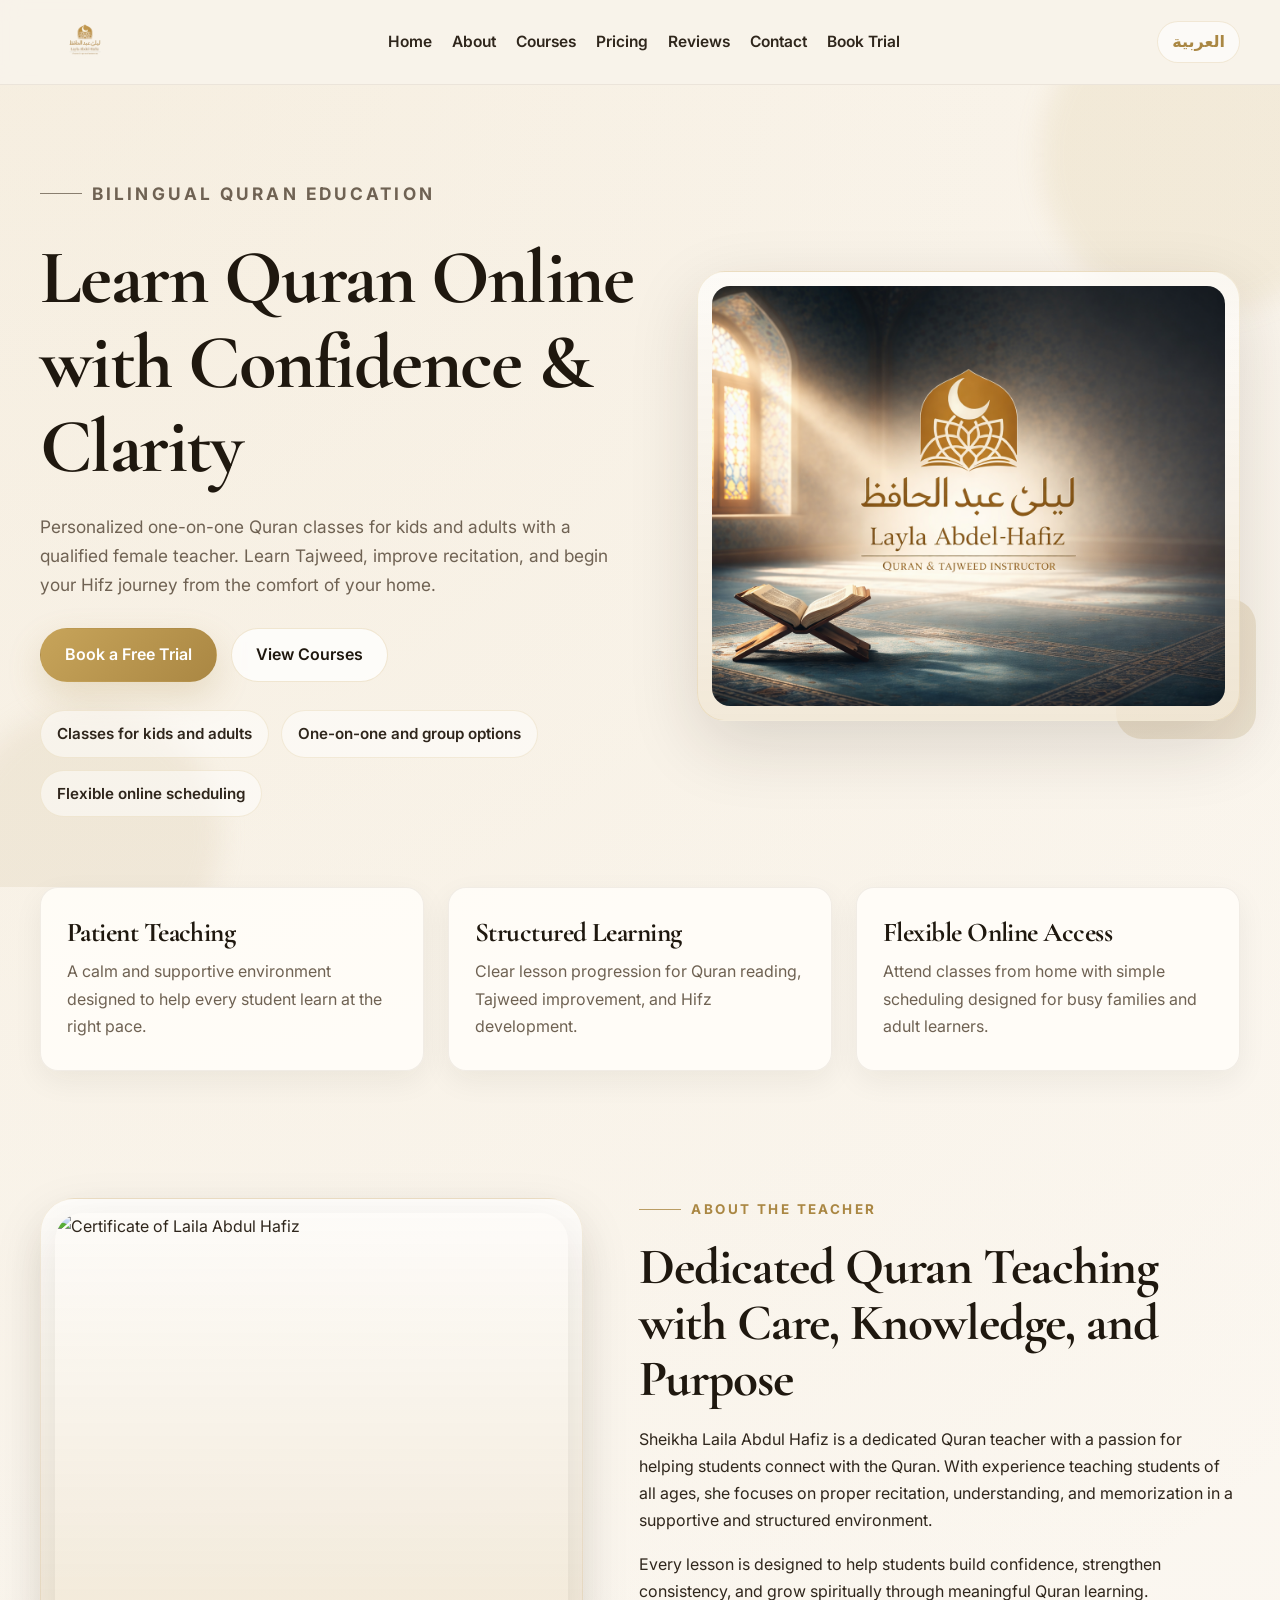
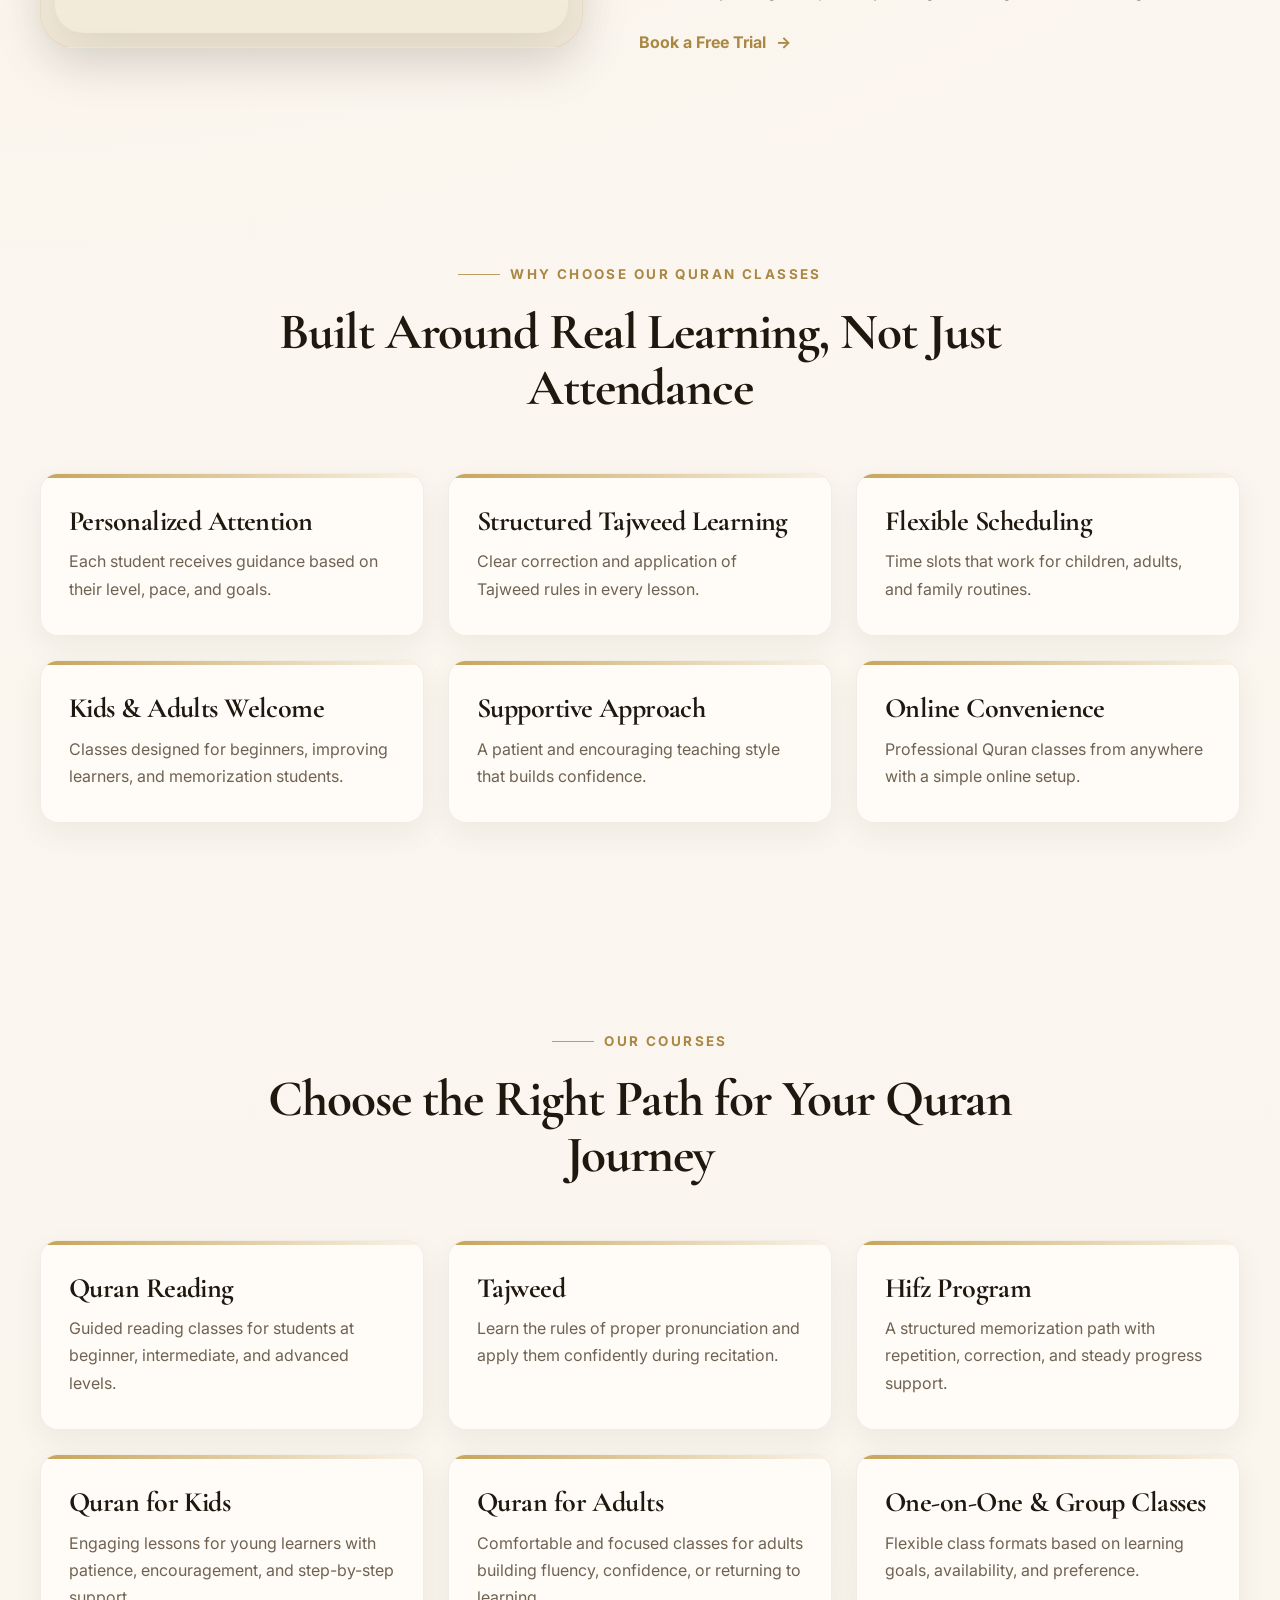
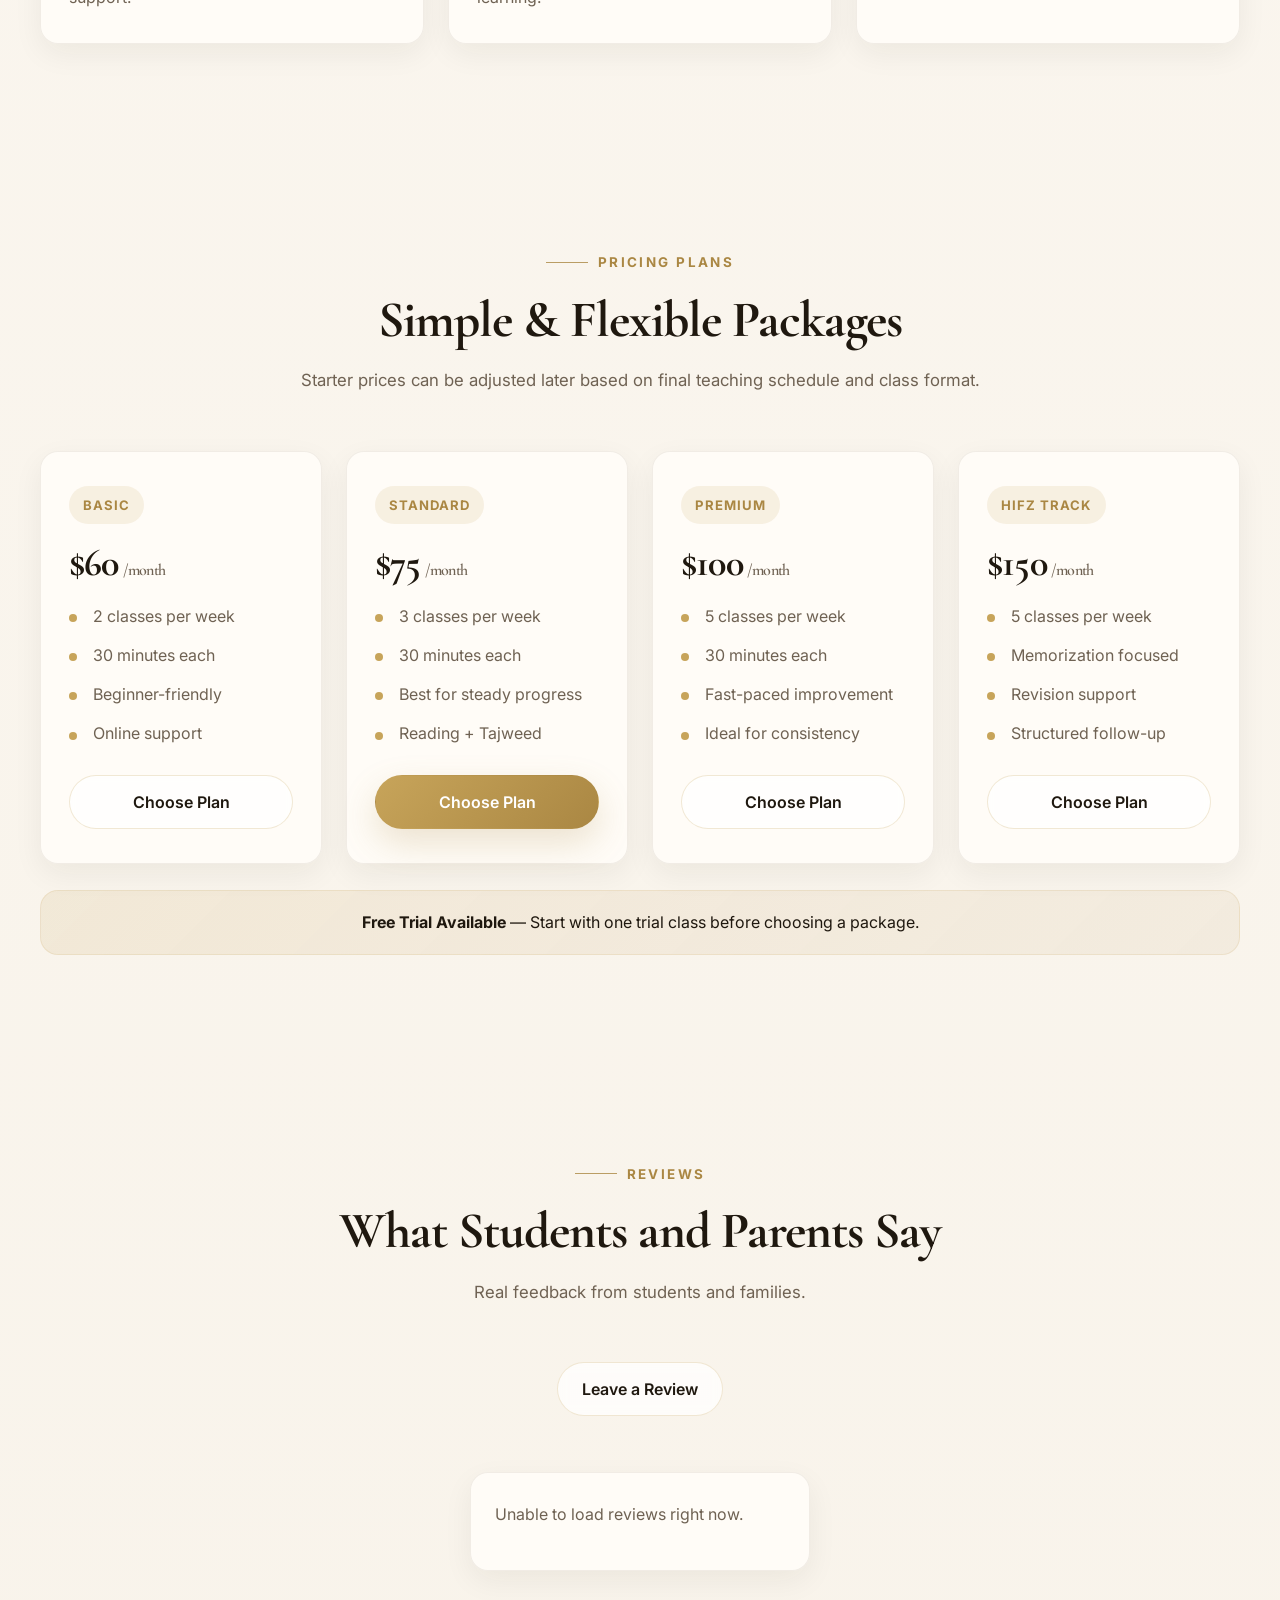
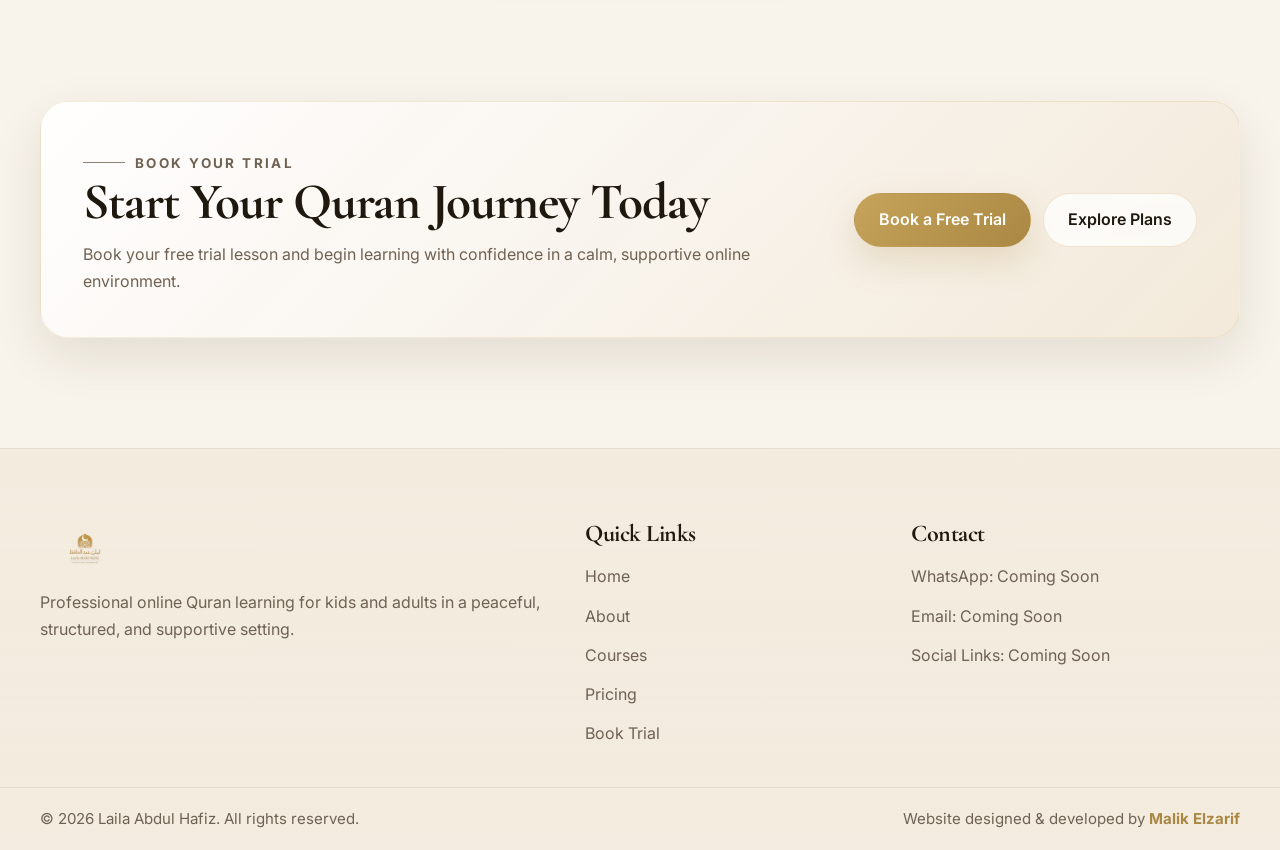
==== commit 2e42f83a: "Update print statement from 'Hello' to 'Goodbye'" ====
--- a/index.html
+++ b/index.html
@@ -327,7 +327,7 @@
             </a>
           </article>
 
-          <article class="pricing-card featured">
+          <article class="pricing-card">
             <span class="plan-label">Standard</span>
             <h3>$75<span>/month</span></h3>
             <ul>
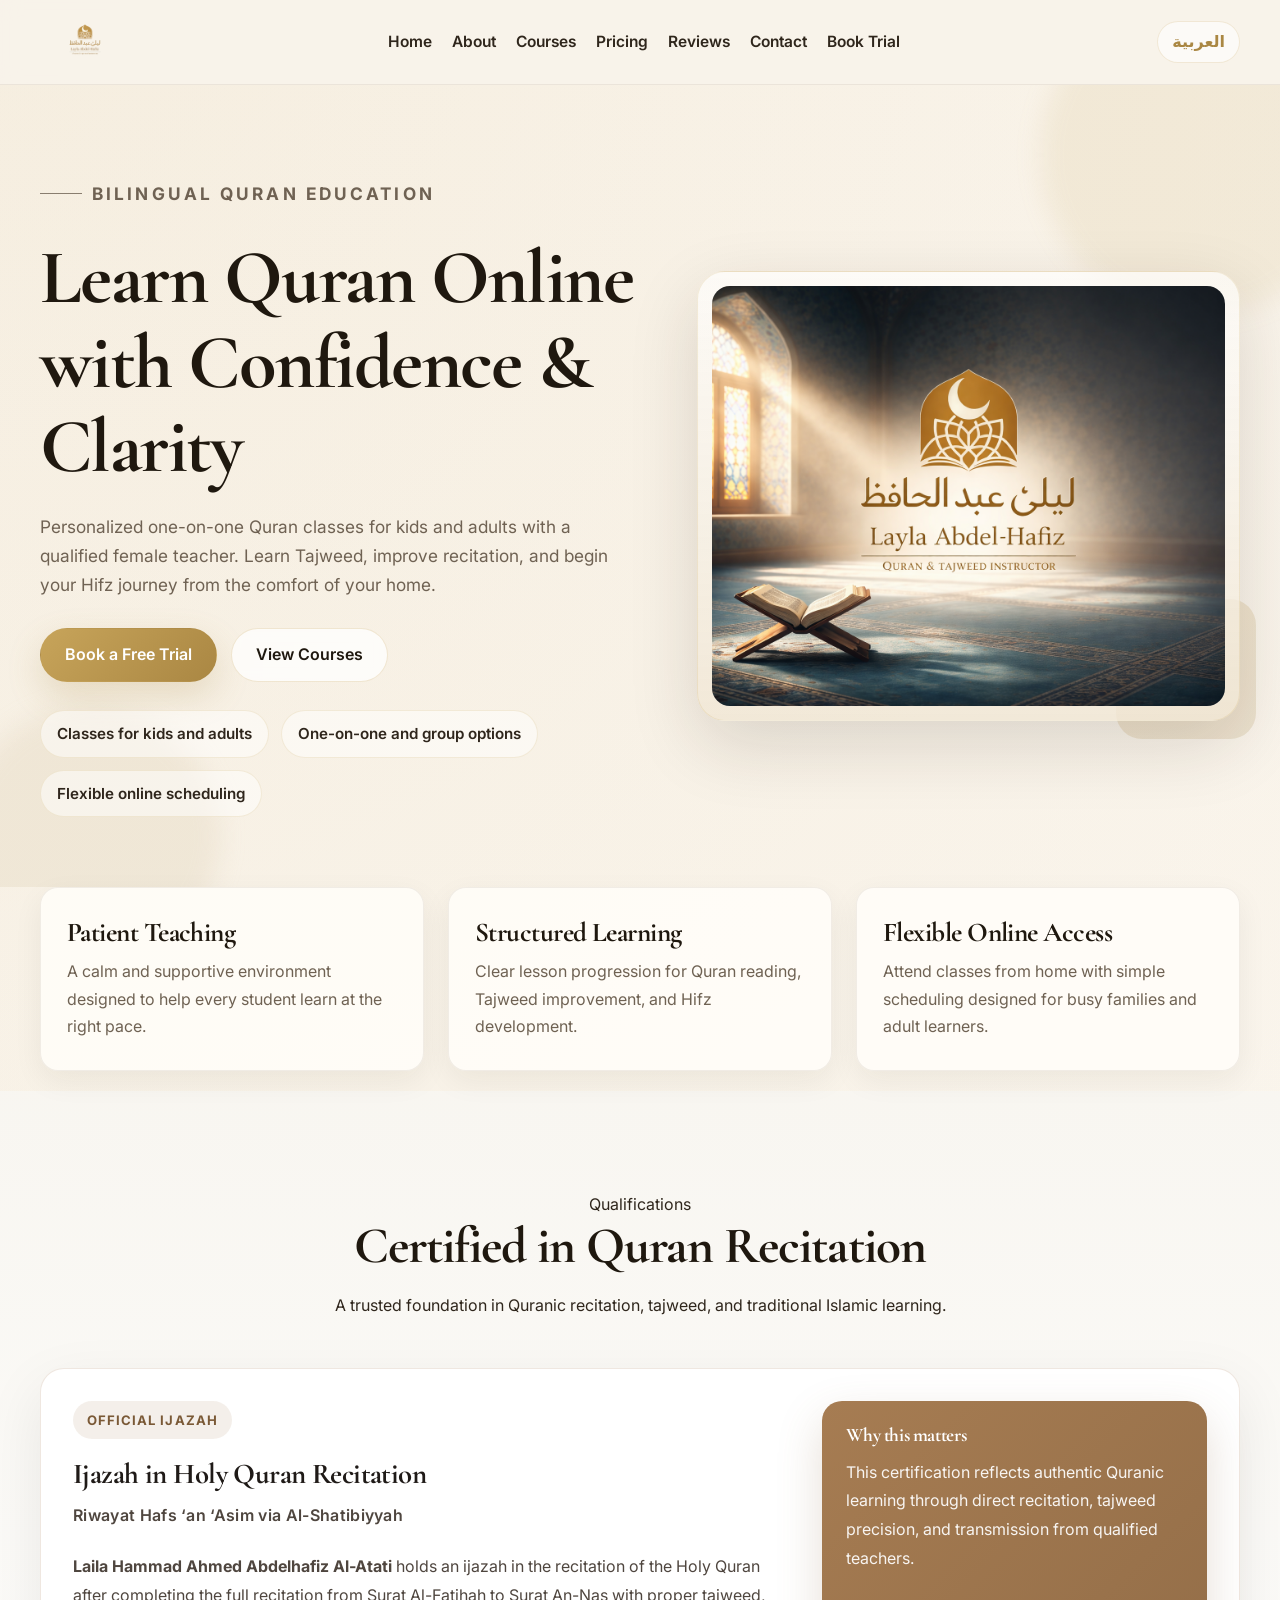
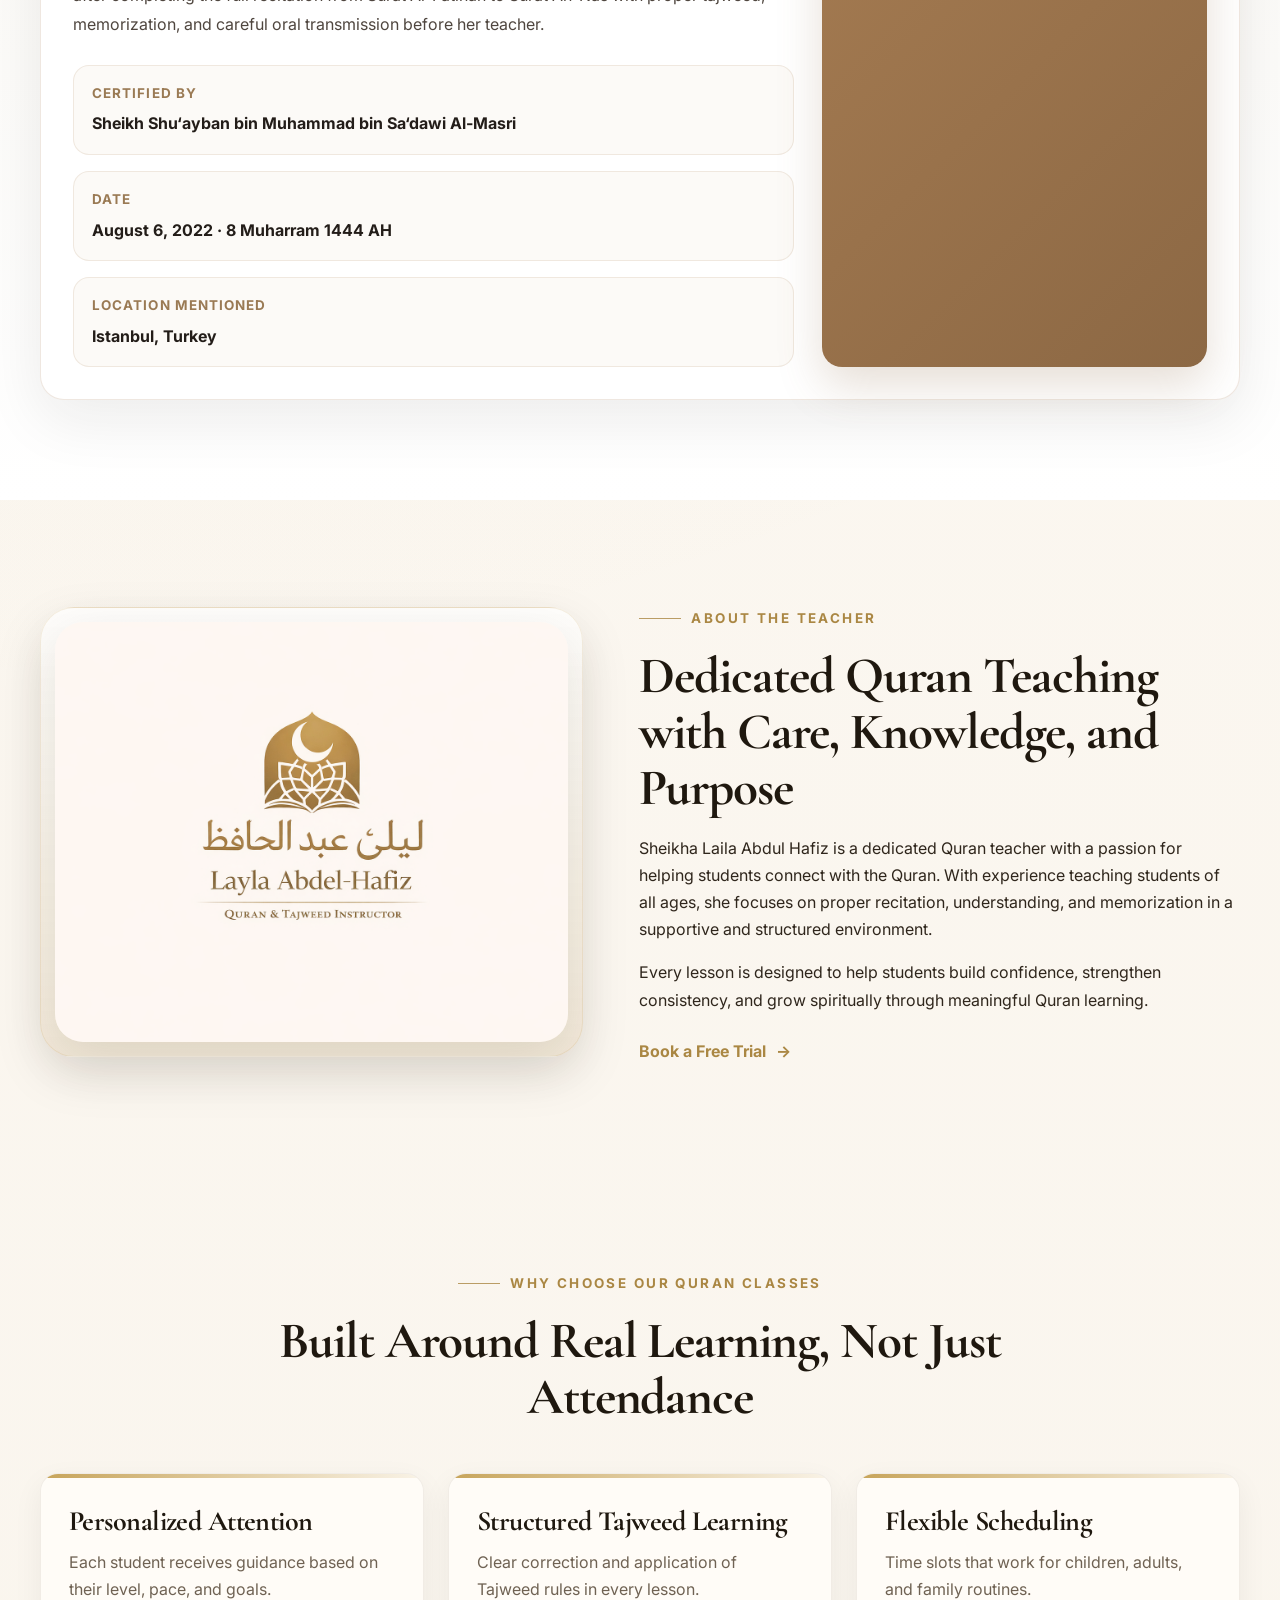
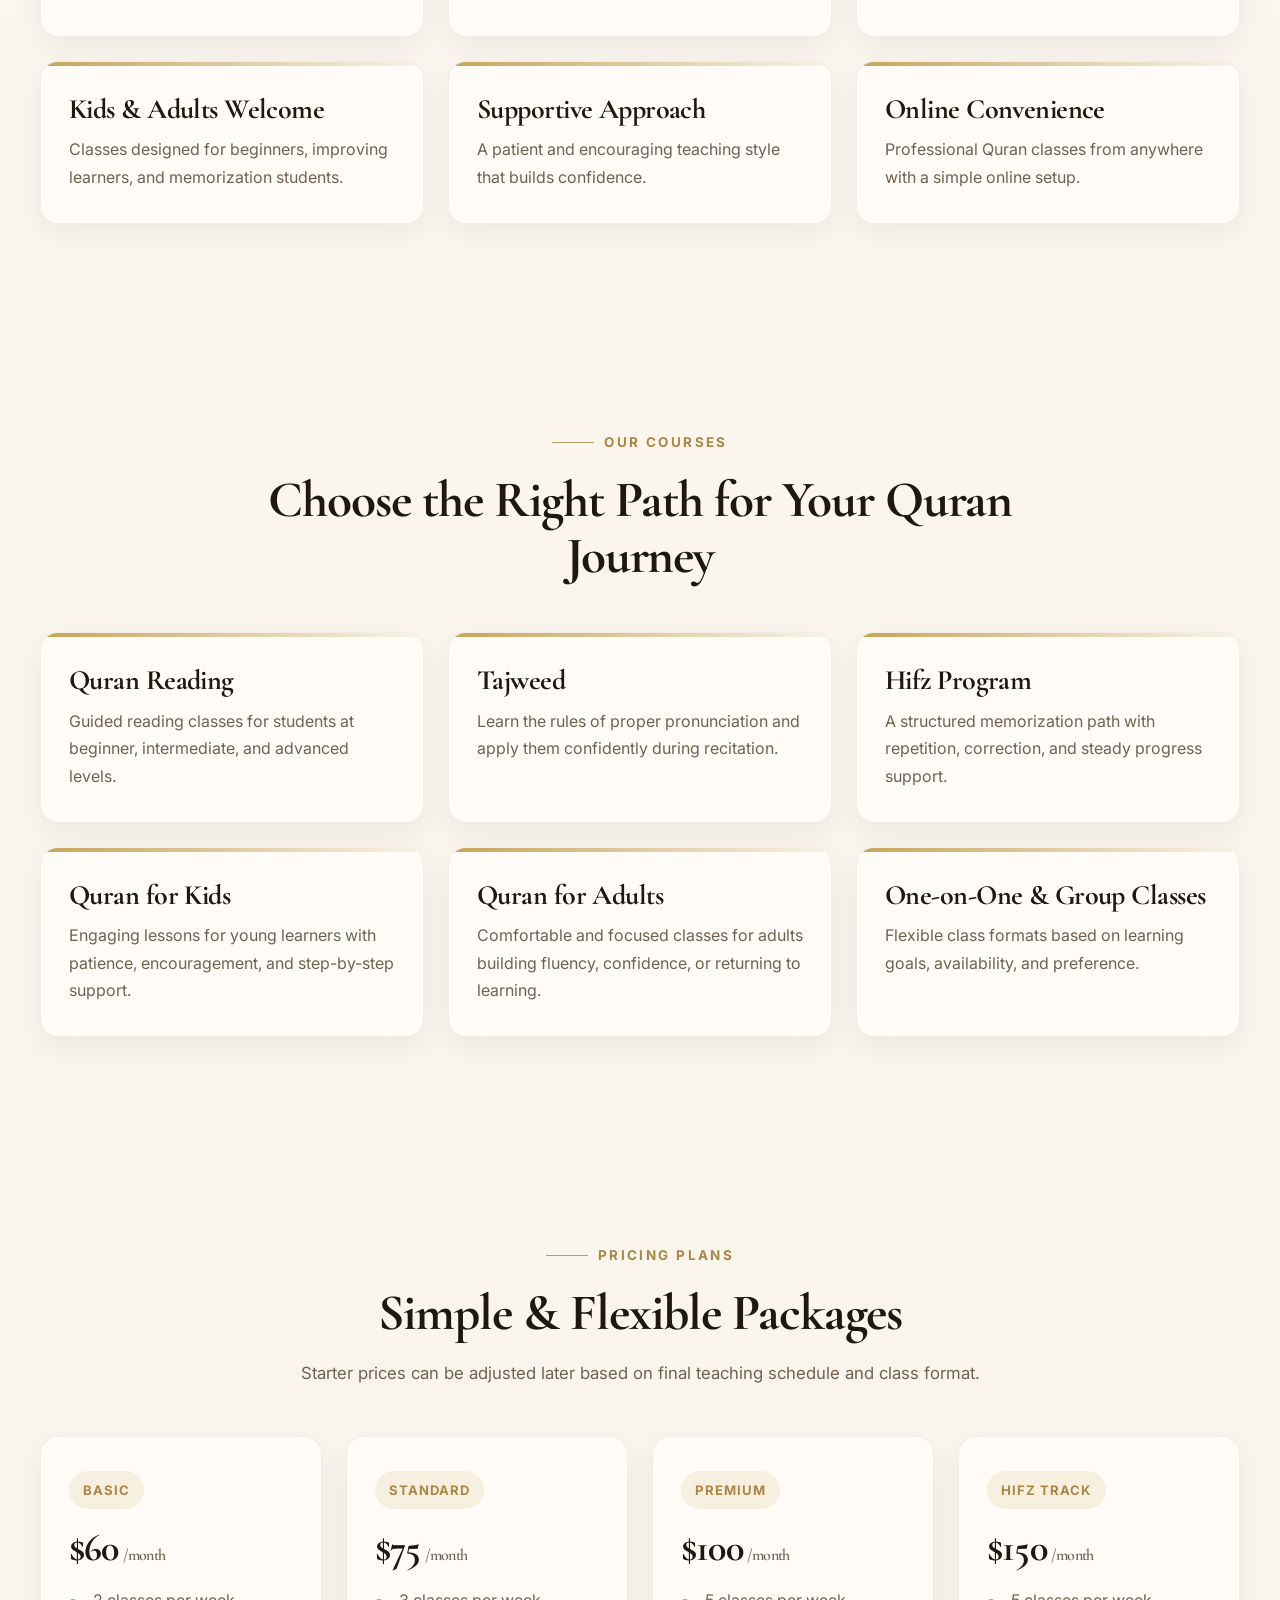
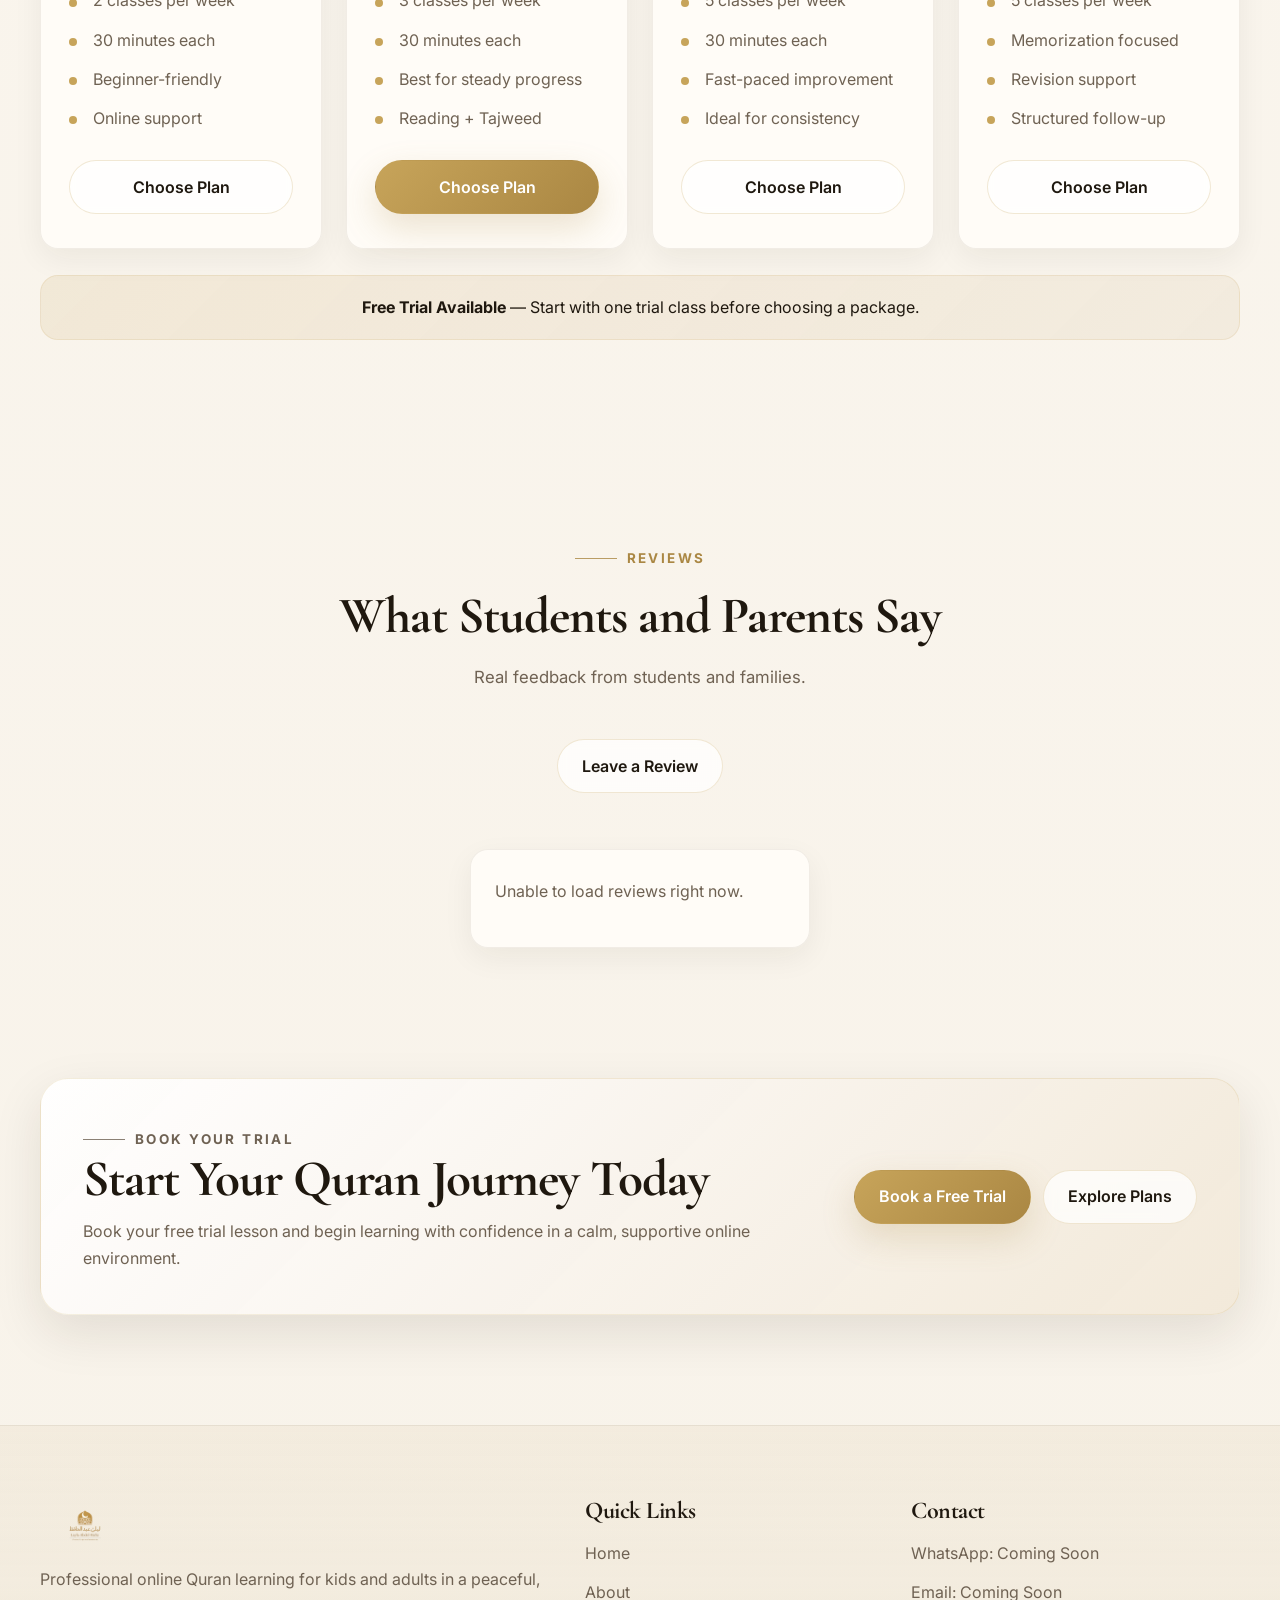
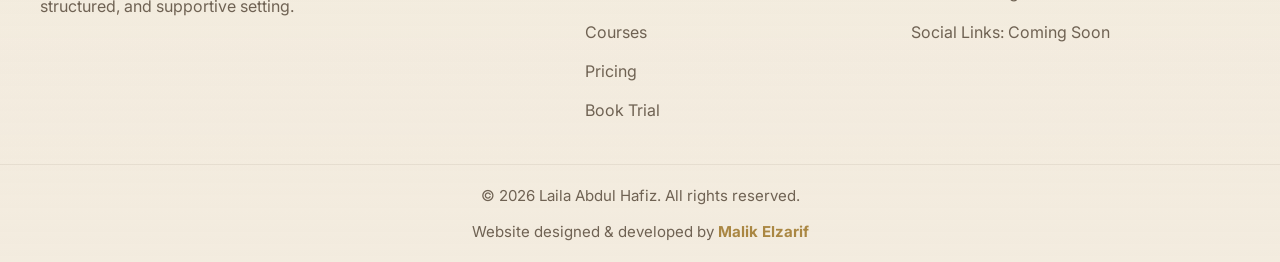
==== commit ee968385: "Update print statement from 'Hello' to 'Goodbye'" ====
--- a/index.html
+++ b/index.html
@@ -159,7 +159,63 @@
         </article>
       </div>
     </section>
-
+<section class="section certification-section" id="certification">
+  <div class="container">
+    <div class="section-heading center">
+      <span class="section-kicker">Qualifications</span>
+      <h2>Certified in Quran Recitation</h2>
+      <p>
+        A trusted foundation in Quranic recitation, tajweed, and traditional
+        Islamic learning.
+      </p>
+    </div>
+
+    <div class="certification-card">
+      <div class="certification-content">
+        <span class="cert-badge">Official Ijazah</span>
+        <h3>Ijazah in Holy Quran Recitation</h3>
+        <p class="cert-subtitle">
+          Riwayat Hafs ‘an ‘Asim via Al-Shatibiyyah
+        </p>
+
+        <p>
+          <strong>Laila Hammad Ahmed Abdelhafiz Al-Atati</strong> holds an
+          ijazah in the recitation of the Holy Quran after completing the full
+          recitation from Surat Al-Fatihah to Surat An-Nas with proper tajweed,
+          memorization, and careful oral transmission before her teacher.
+        </p>
+
+        <div class="cert-details">
+          <div class="cert-detail">
+            <span>Certified By</span>
+            <strong>Sheikh Shu‘ayban bin Muhammad bin Sa‘dawi Al-Masri</strong>
+          </div>
+
+          <div class="cert-detail">
+            <span>Date</span>
+            <strong>August 6, 2022 · 8 Muharram 1444 AH</strong>
+          </div>
+
+          <div class="cert-detail">
+            <span>Location Mentioned</span>
+            <strong>Istanbul, Turkey</strong>
+          </div>
+        </div>
+      </div>
+
+      <div class="certification-side">
+        <div class="certification-note">
+          <h4>Why this matters</h4>
+          <p>
+            This certification reflects authentic Quranic learning through direct
+            recitation, tajweed precision, and transmission from qualified
+            teachers.
+          </p>
+        </div>
+      </div>
+    </div>
+  </div>
+</section>
     <section class="section about-preview" id="about">
       <div class="container split-layout">
         <div class="section-media">
--- a/css/style.css
+++ b/css/style.css
@@ -1541,4 +1541,140 @@
   .menu-toggle {
     display: none !important;
   }
-}+}.footer-bottom-inner {
+  display: flex;
+  flex-direction: column;
+  align-items: center;
+  justify-content: center;
+  text-align: center;
+  gap: 10px;
+}
+body.rtl .footer-bottom-inner {
+  display: flex;
+  flex-direction: column;
+  align-items: center !important;
+  justify-content: center;
+  text-align: center !important;
+}
+
+body.rtl .footer-bottom-inner p {
+  text-align: center !important;
+  width: 100%;
+}.certification-section {
+  background:
+    linear-gradient(180deg, rgba(248, 246, 241, 0.96), rgba(255, 255, 255, 1));
+}
+
+.section-heading.center {
+  text-align: center;
+  max-width: 760px;
+  margin: 0 auto 48px;
+}
+
+.certification-card {
+  display: grid;
+  grid-template-columns: 1.5fr 0.8fr;
+  gap: 28px;
+  align-items: stretch;
+  background: #ffffff;
+  border: 1px solid rgba(166, 124, 82, 0.18);
+  border-radius: 24px;
+  padding: 32px;
+  box-shadow: 0 20px 60px rgba(28, 28, 28, 0.08);
+}
+
+.certification-content h3 {
+  margin: 0 0 10px;
+  font-size: clamp(1.8rem, 2vw, 2.4rem);
+  line-height: 1.2;
+  color: #1f1a17;
+}
+
+.cert-subtitle {
+  margin: 0 0 22px;
+  font-size: 1rem;
+  font-weight: 600;
+  color: #8a6a45;
+  letter-spacing: 0.02em;
+}
+
+.cert-badge {
+  display: inline-flex;
+  align-items: center;
+  justify-content: center;
+  margin-bottom: 18px;
+  padding: 8px 14px;
+  border-radius: 999px;
+  background: rgba(166, 124, 82, 0.12);
+  color: #7a5936;
+  font-size: 0.82rem;
+  font-weight: 700;
+  letter-spacing: 0.08em;
+  text-transform: uppercase;
+}
+
+.certification-content p {
+  color: #4f463f;
+  line-height: 1.8;
+}
+
+.cert-details {
+  display: grid;
+  gap: 16px;
+  margin-top: 26px;
+}
+
+.cert-detail {
+  padding: 16px 18px;
+  border: 1px solid rgba(166, 124, 82, 0.14);
+  border-radius: 16px;
+  background: #fcfaf7;
+}
+
+.cert-detail span {
+  display: block;
+  margin-bottom: 6px;
+  font-size: 0.84rem;
+  font-weight: 700;
+  text-transform: uppercase;
+  letter-spacing: 0.08em;
+  color: #9a7a54;
+}
+
+.cert-detail strong {
+  color: #231d19;
+  font-size: 1rem;
+  line-height: 1.5;
+}
+
+.certification-side {
+  display: flex;
+}
+
+.certification-note {
+  width: 100%;
+  padding: 24px;
+  border-radius: 20px;
+  background: linear-gradient(135deg, #a67c52, #8c6844);
+  color: #ffffff;
+  box-shadow: 0 18px 45px rgba(140, 104, 68, 0.22);
+}
+
+.certification-note h4 {
+  margin: 0 0 12px;
+  font-size: 1.2rem;
+  color: #ffffff;
+}
+
+.certification-note p {
+  margin: 0;
+  line-height: 1.8;
+  color: rgba(255, 255, 255, 0.92);
+}
+
+@media (max-width: 900px) {
+  .certification-card {
+    grid-template-columns: 1fr;
+    padding: 24px;
+  }
+}
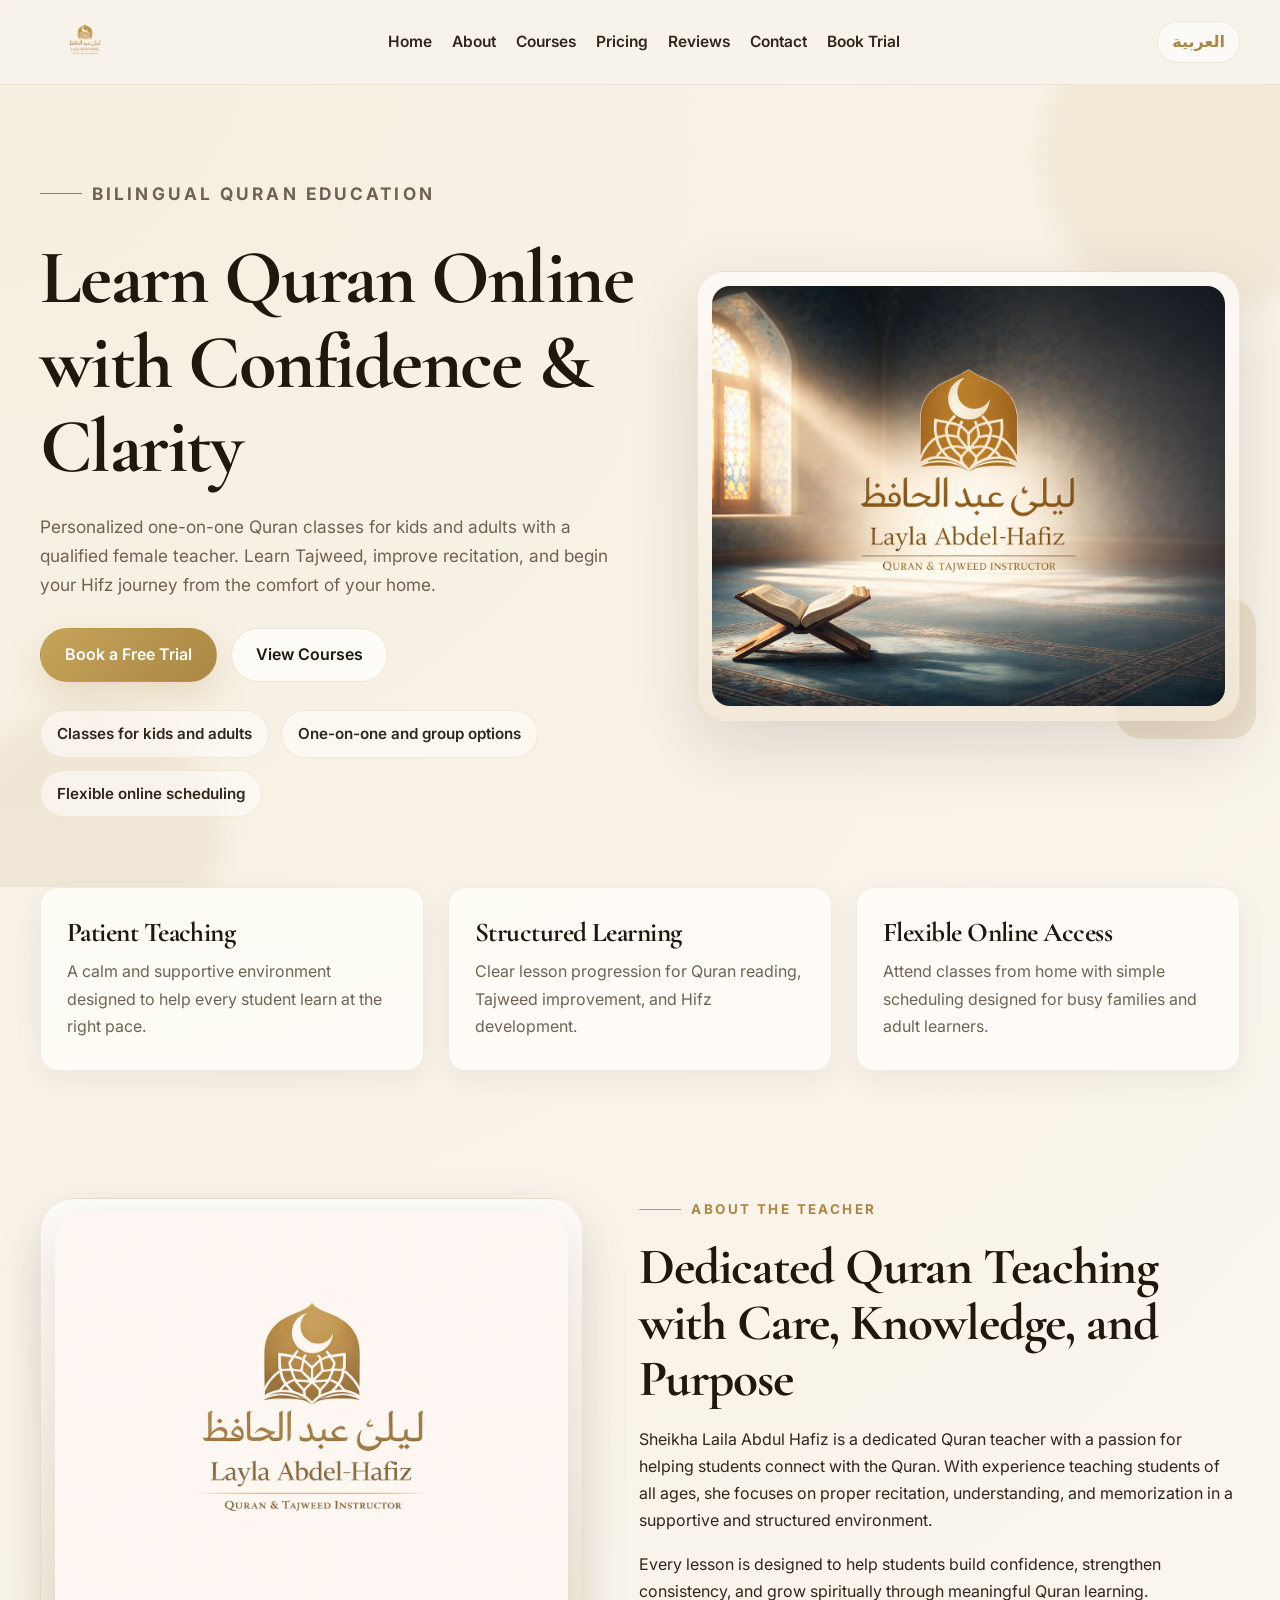
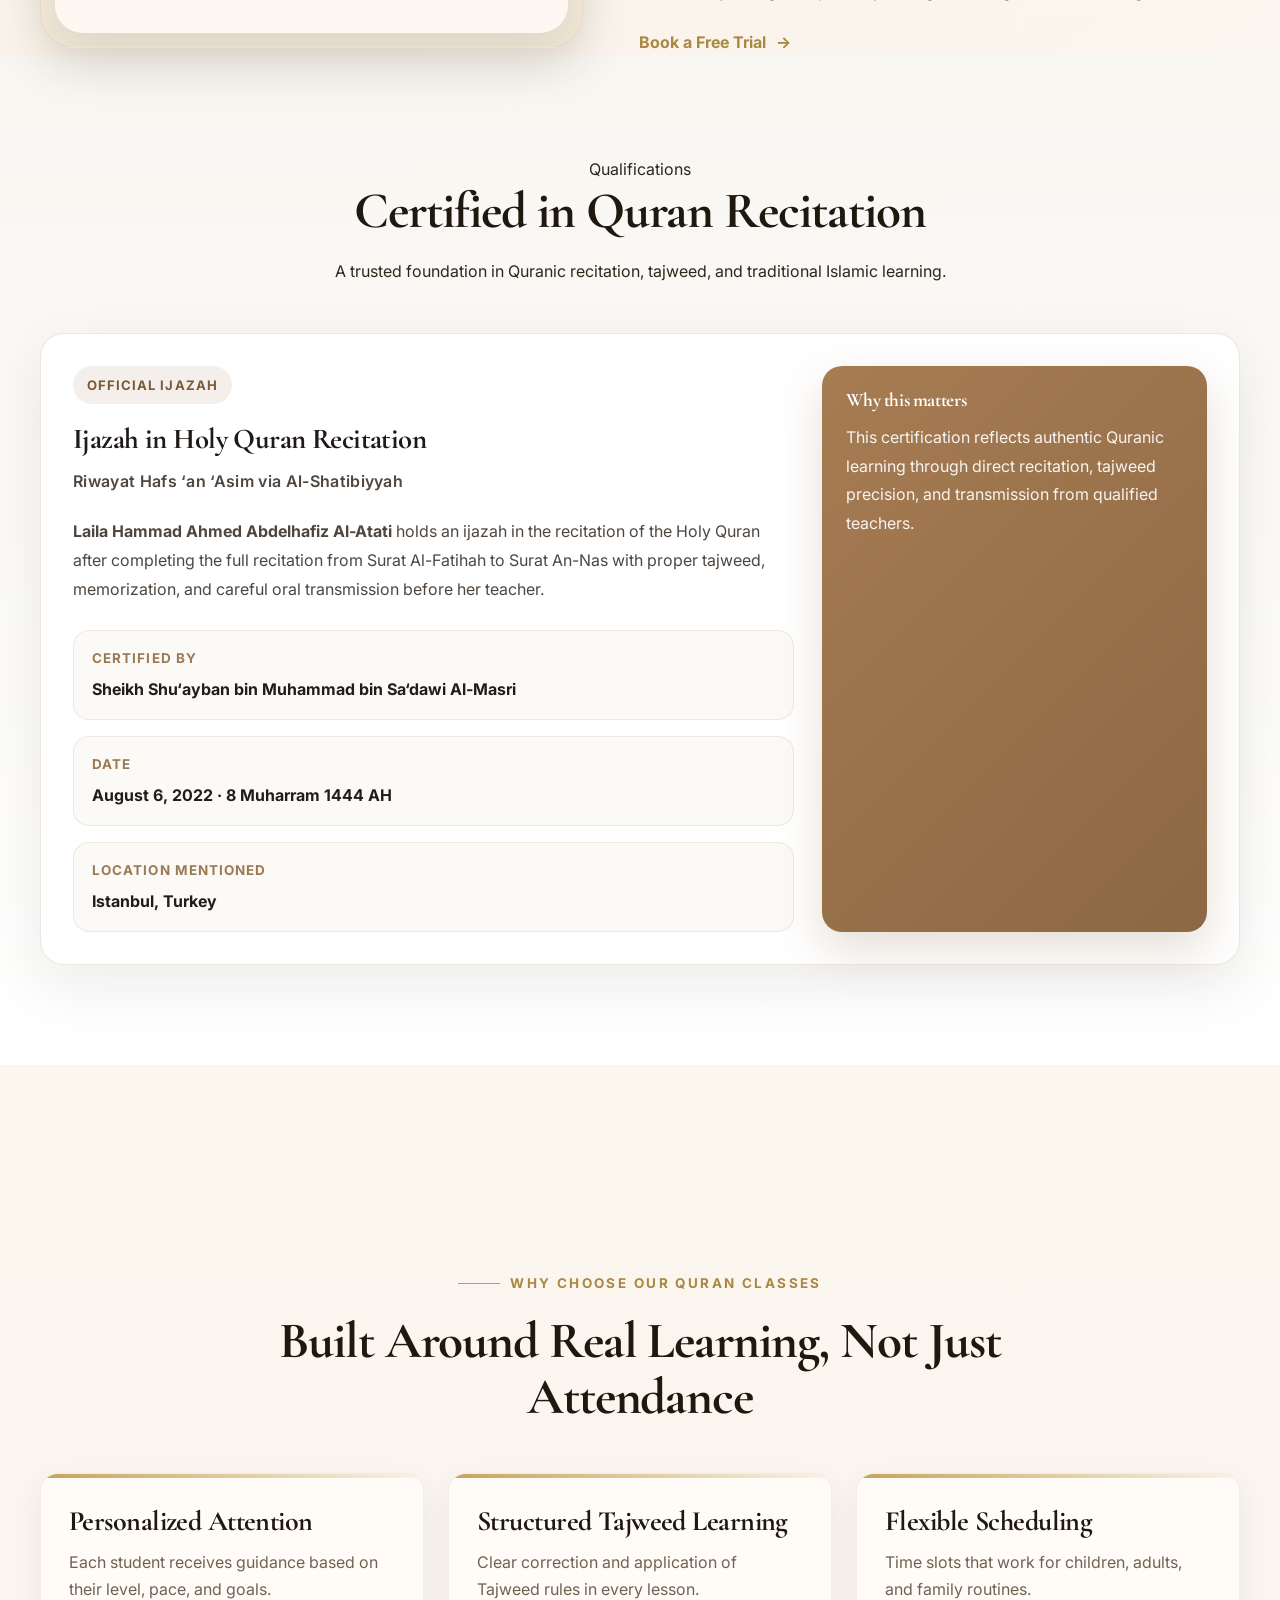
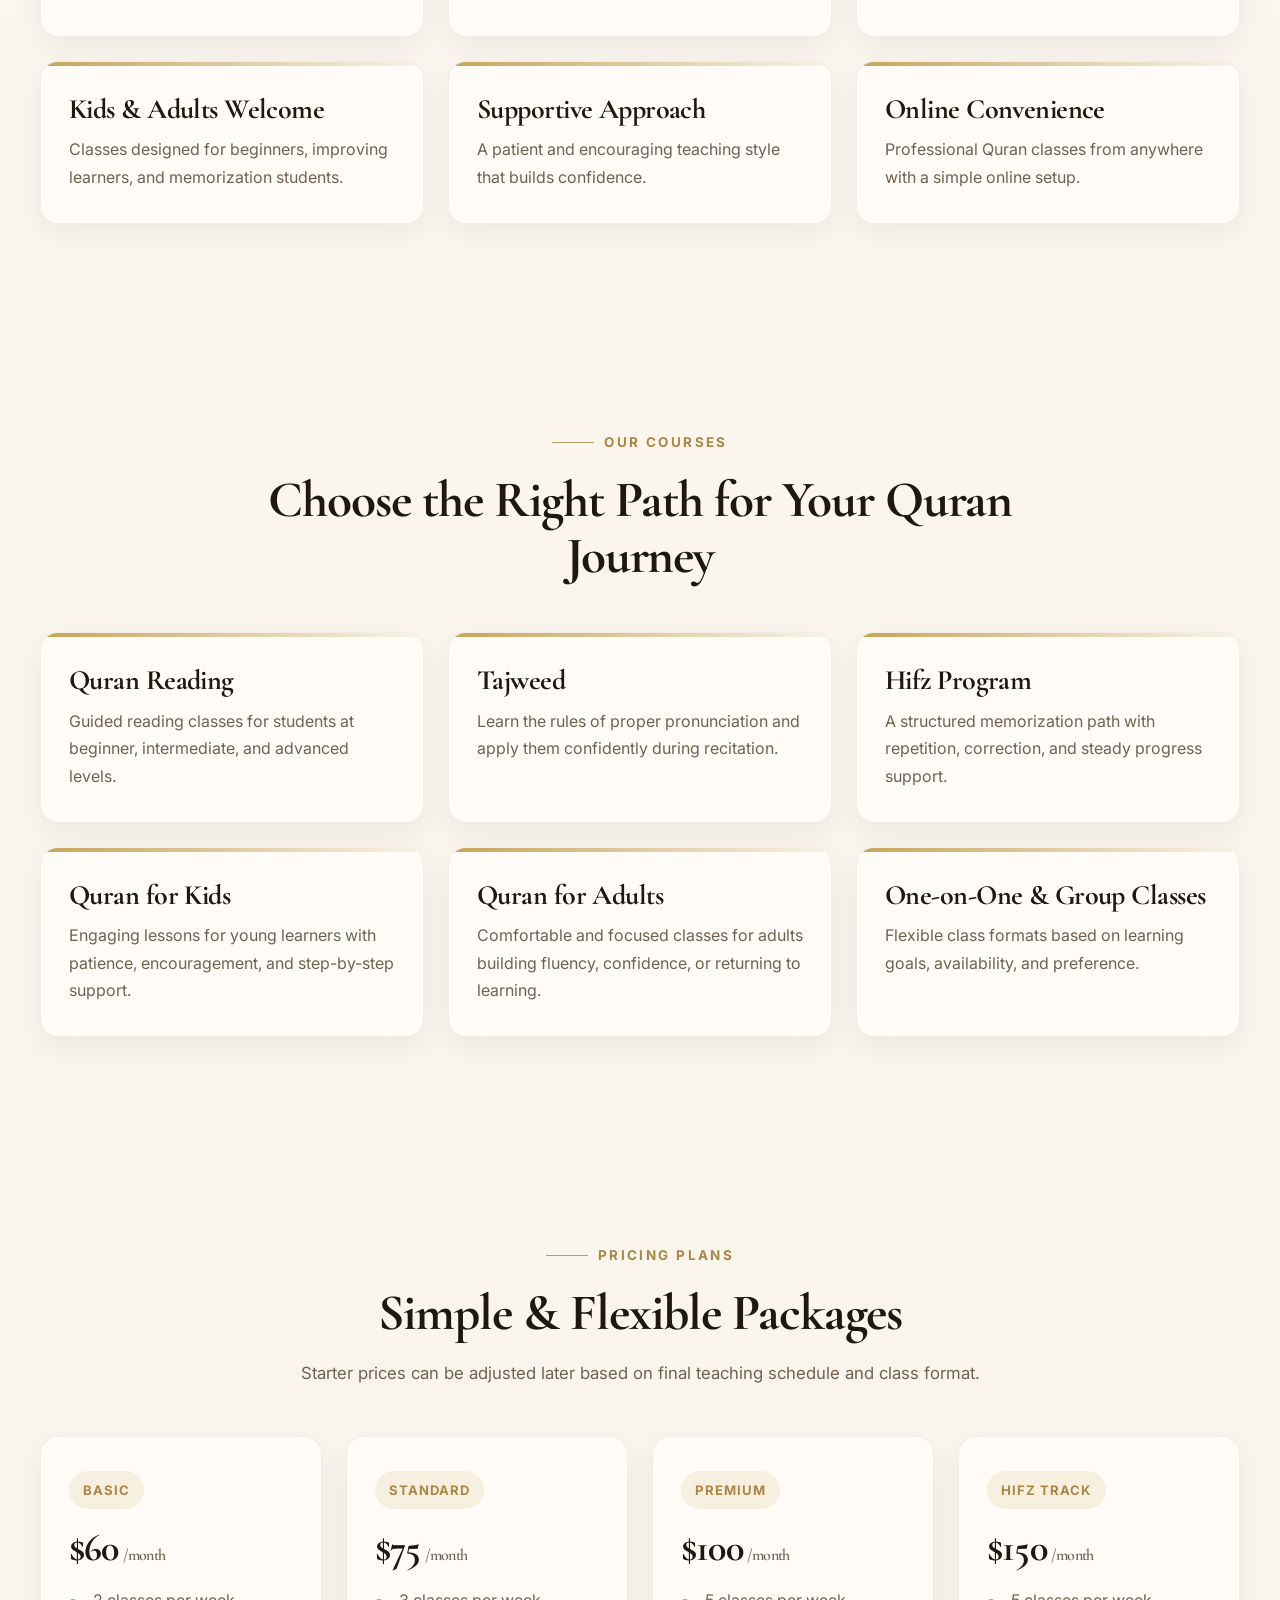
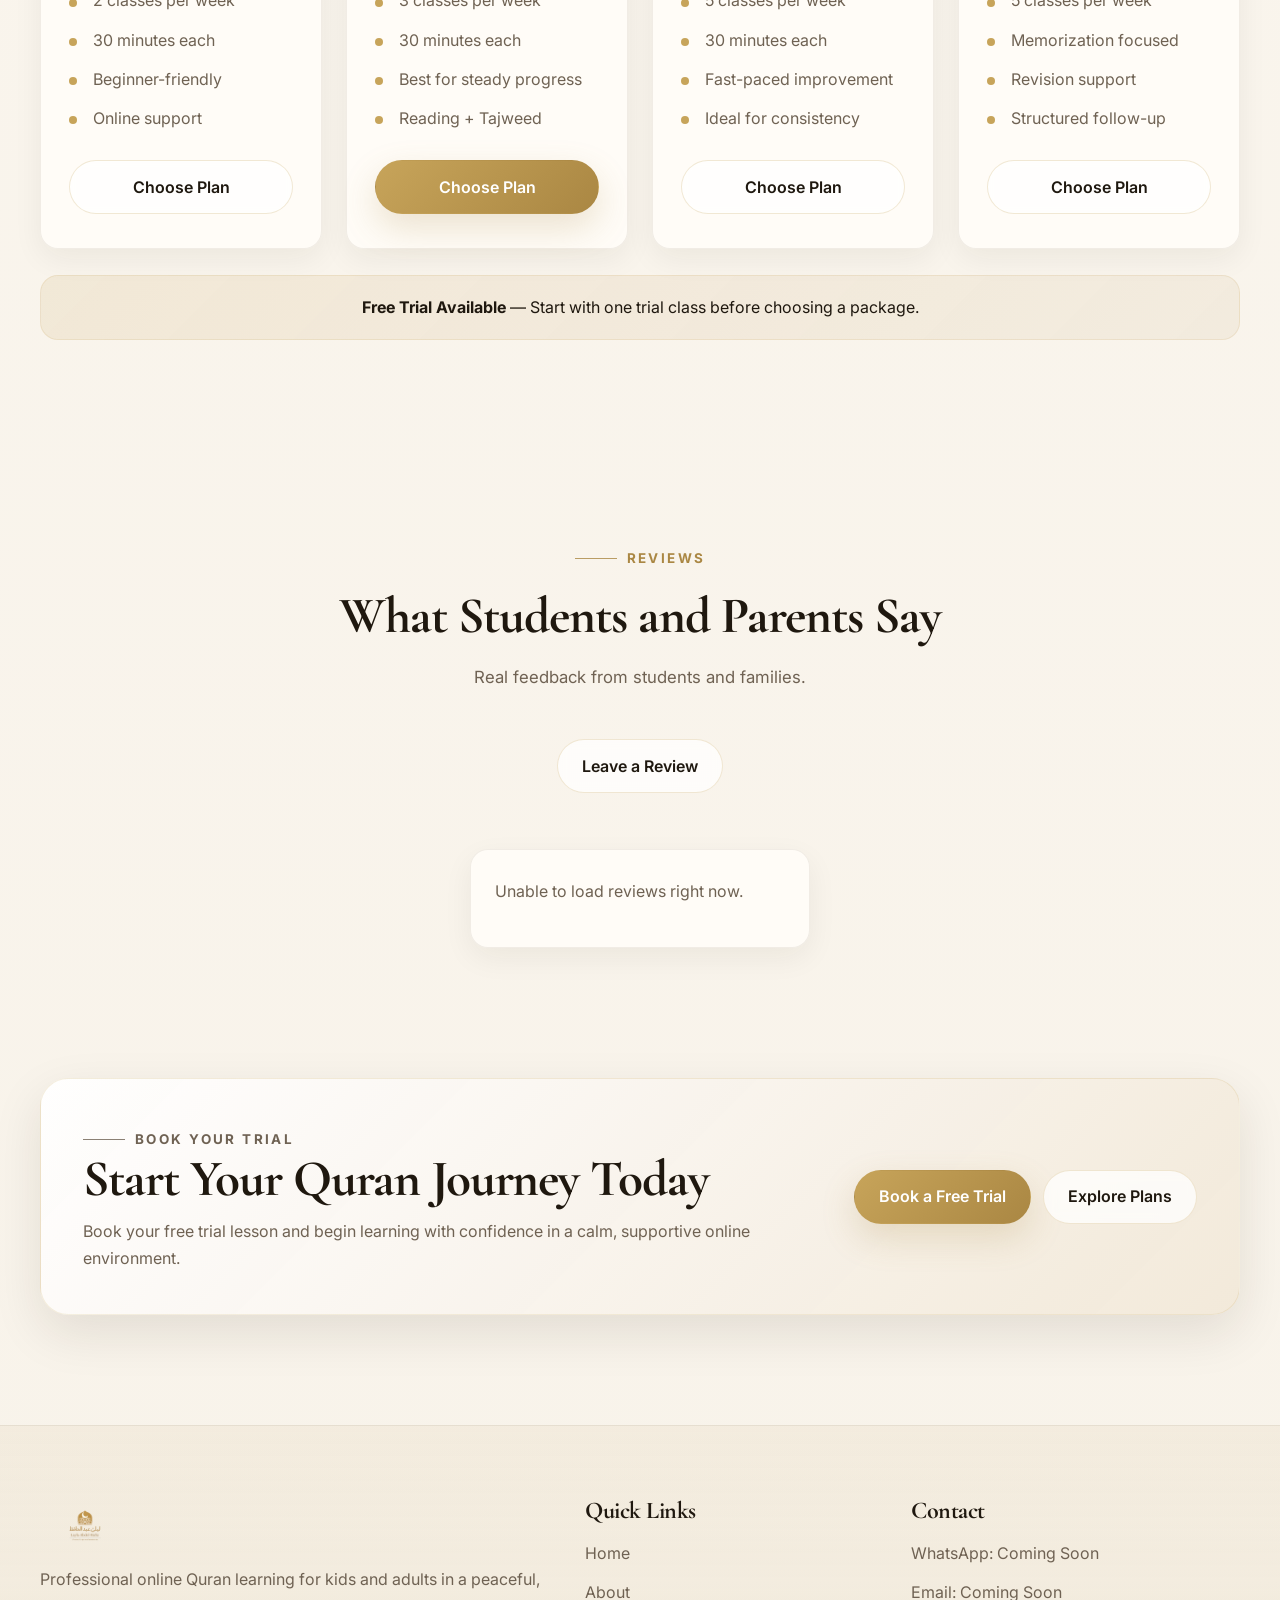
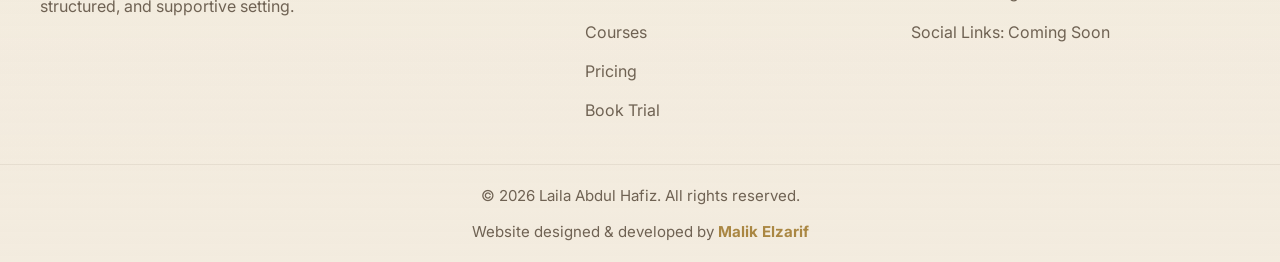
==== commit 833926ea: "Add files via upload" ====
--- a/index.html
+++ b/index.html
@@ -159,6 +159,41 @@
         </article>
       </div>
     </section>
+    <section class="section about-preview" id="about">
+      <div class="container split-layout">
+        <div class="section-media">
+          <div class="image-frame">
+            <img
+              src="assets/images/certificate.jpg"
+              alt="Certificate of Laila Abdul Hafiz"
+            />
+          </div>
+        </div>
+
+        <div class="section-content">
+          <p class="eyebrow">About the Teacher</p>
+          <h2>Dedicated Quran Teaching with Care, Knowledge, and Purpose</h2>
+          <p>
+            Sheikha Laila Abdul Hafiz is a dedicated Quran teacher with a passion for
+            helping students connect with the Quran. With experience teaching students
+            of all ages, she focuses on proper recitation, understanding, and
+            memorization in a supportive and structured environment.
+          </p>
+          <p>
+            Every lesson is designed to help students build confidence, strengthen
+            consistency, and grow spiritually through meaningful Quran learning.
+          </p>
+
+          <a
+            class="text-link"
+            href="https://calendar.app.google/a3Hc6gs7eMdaEA286"
+            target="_blank"
+            rel="noopener noreferrer"
+          >
+            Book a Free Trial
+          </a>
+        </div>
+      </div>
 <section class="section certification-section" id="certification">
   <div class="container">
     <div class="section-heading center">
@@ -216,41 +251,6 @@
     </div>
   </div>
 </section>
-    <section class="section about-preview" id="about">
-      <div class="container split-layout">
-        <div class="section-media">
-          <div class="image-frame">
-            <img
-              src="assets/images/certificate.jpg"
-              alt="Certificate of Laila Abdul Hafiz"
-            />
-          </div>
-        </div>
-
-        <div class="section-content">
-          <p class="eyebrow">About the Teacher</p>
-          <h2>Dedicated Quran Teaching with Care, Knowledge, and Purpose</h2>
-          <p>
-            Sheikha Laila Abdul Hafiz is a dedicated Quran teacher with a passion for
-            helping students connect with the Quran. With experience teaching students
-            of all ages, she focuses on proper recitation, understanding, and
-            memorization in a supportive and structured environment.
-          </p>
-          <p>
-            Every lesson is designed to help students build confidence, strengthen
-            consistency, and grow spiritually through meaningful Quran learning.
-          </p>
-
-          <a
-            class="text-link"
-            href="https://calendar.app.google/a3Hc6gs7eMdaEA286"
-            target="_blank"
-            rel="noopener noreferrer"
-          >
-            Book a Free Trial
-          </a>
-        </div>
-      </div>
     </section>
 
     <section class="section features-section">
